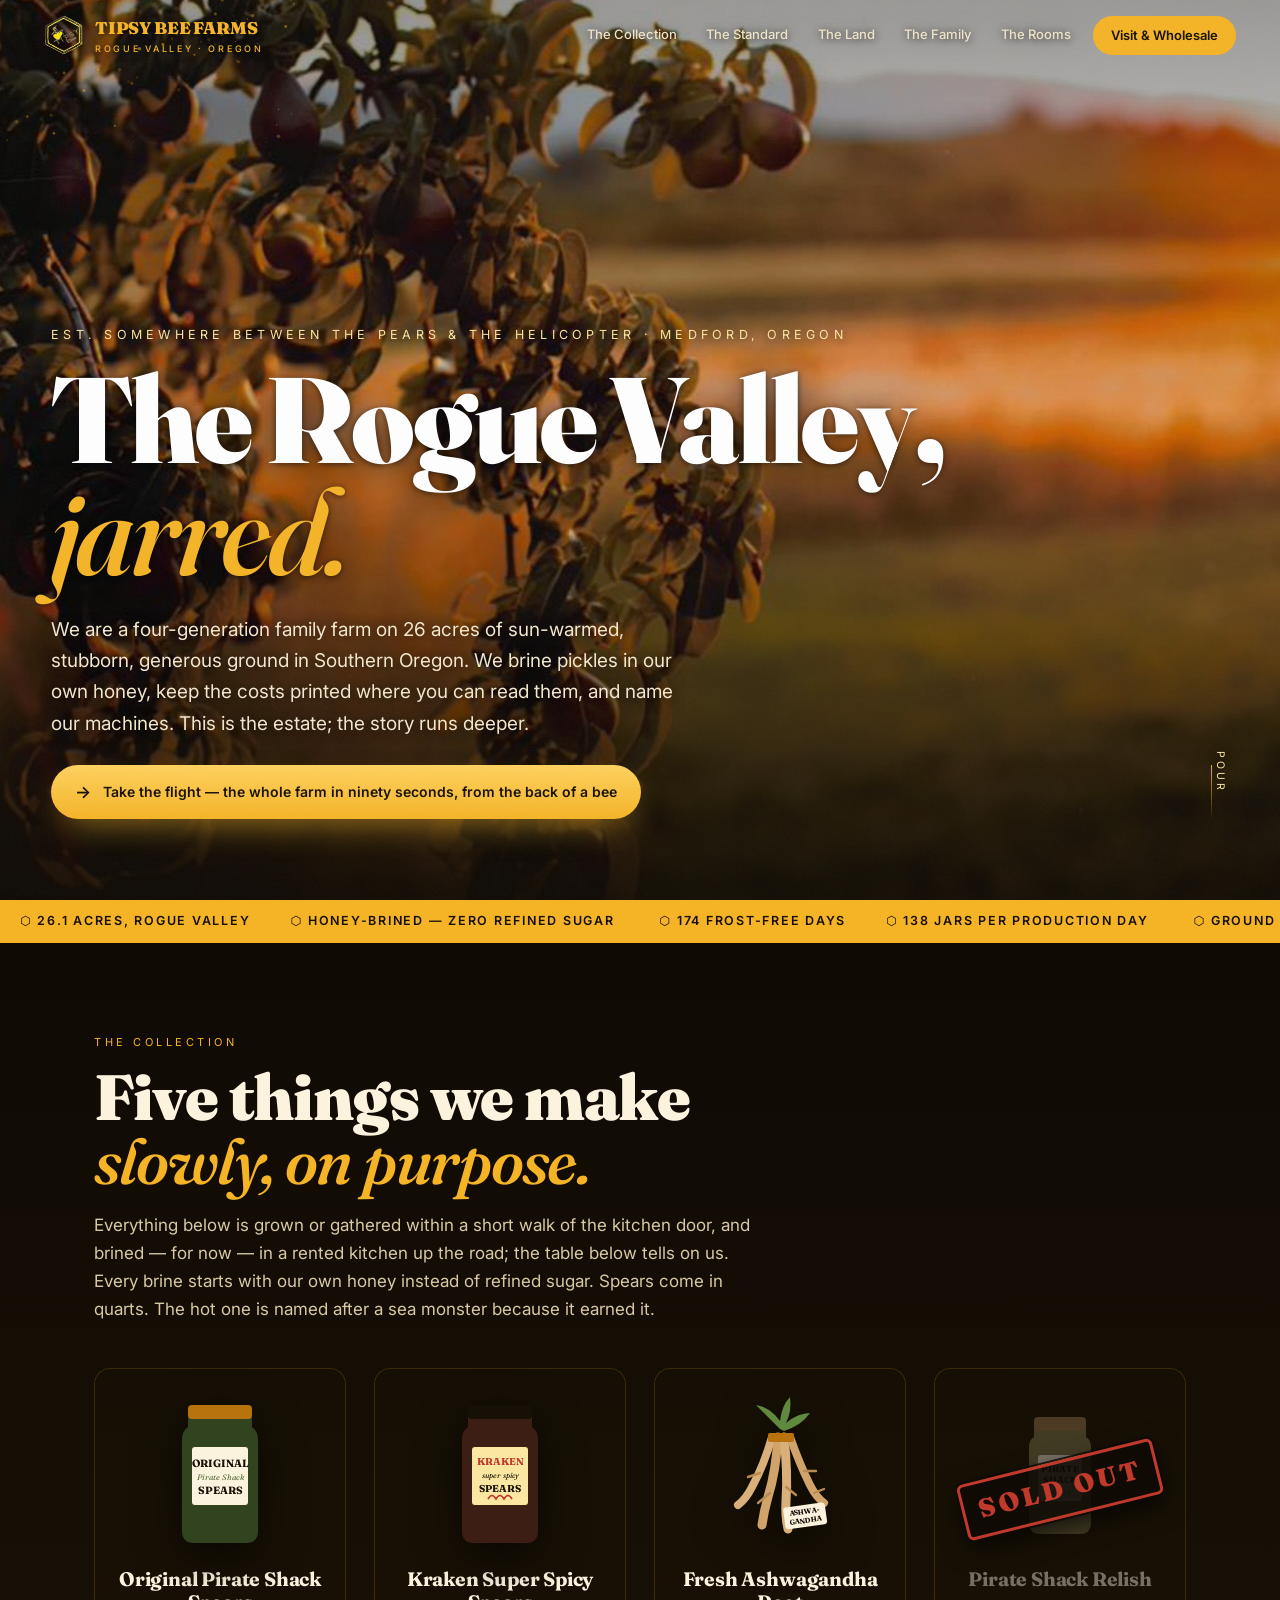
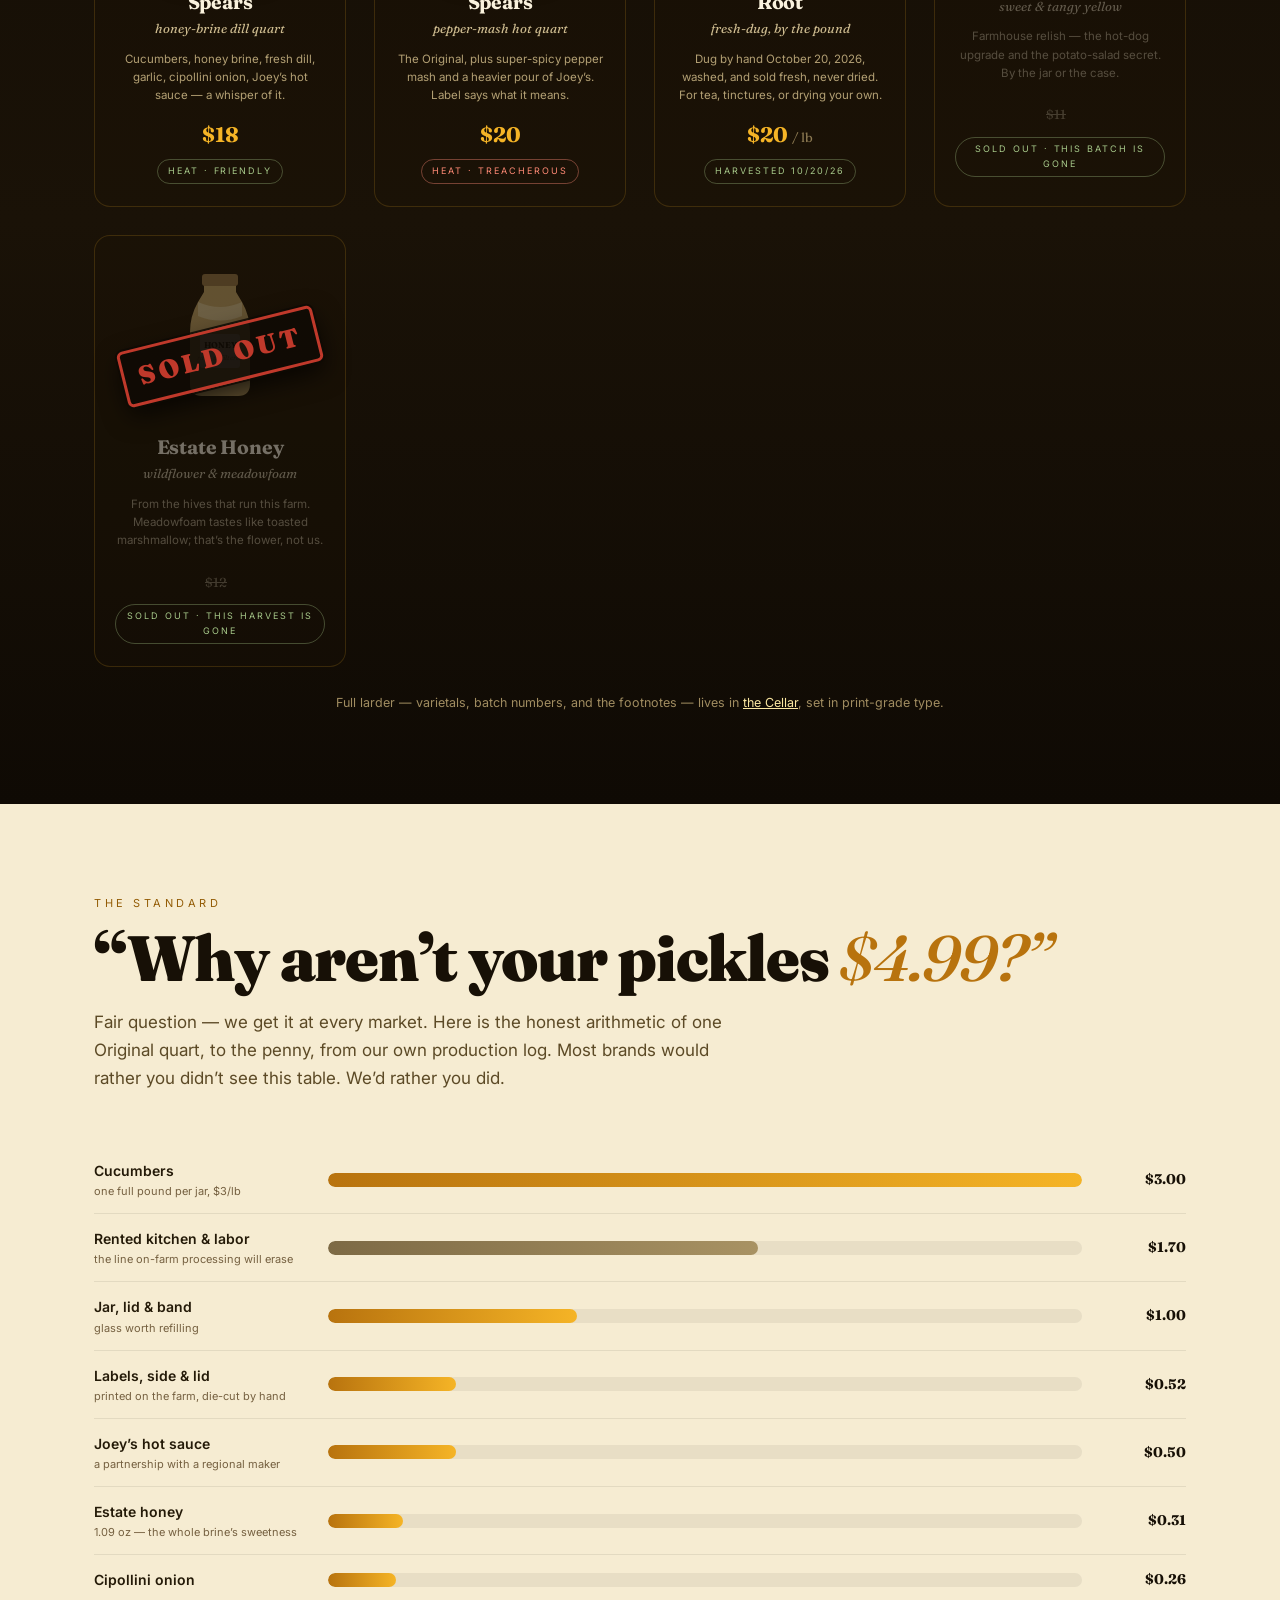
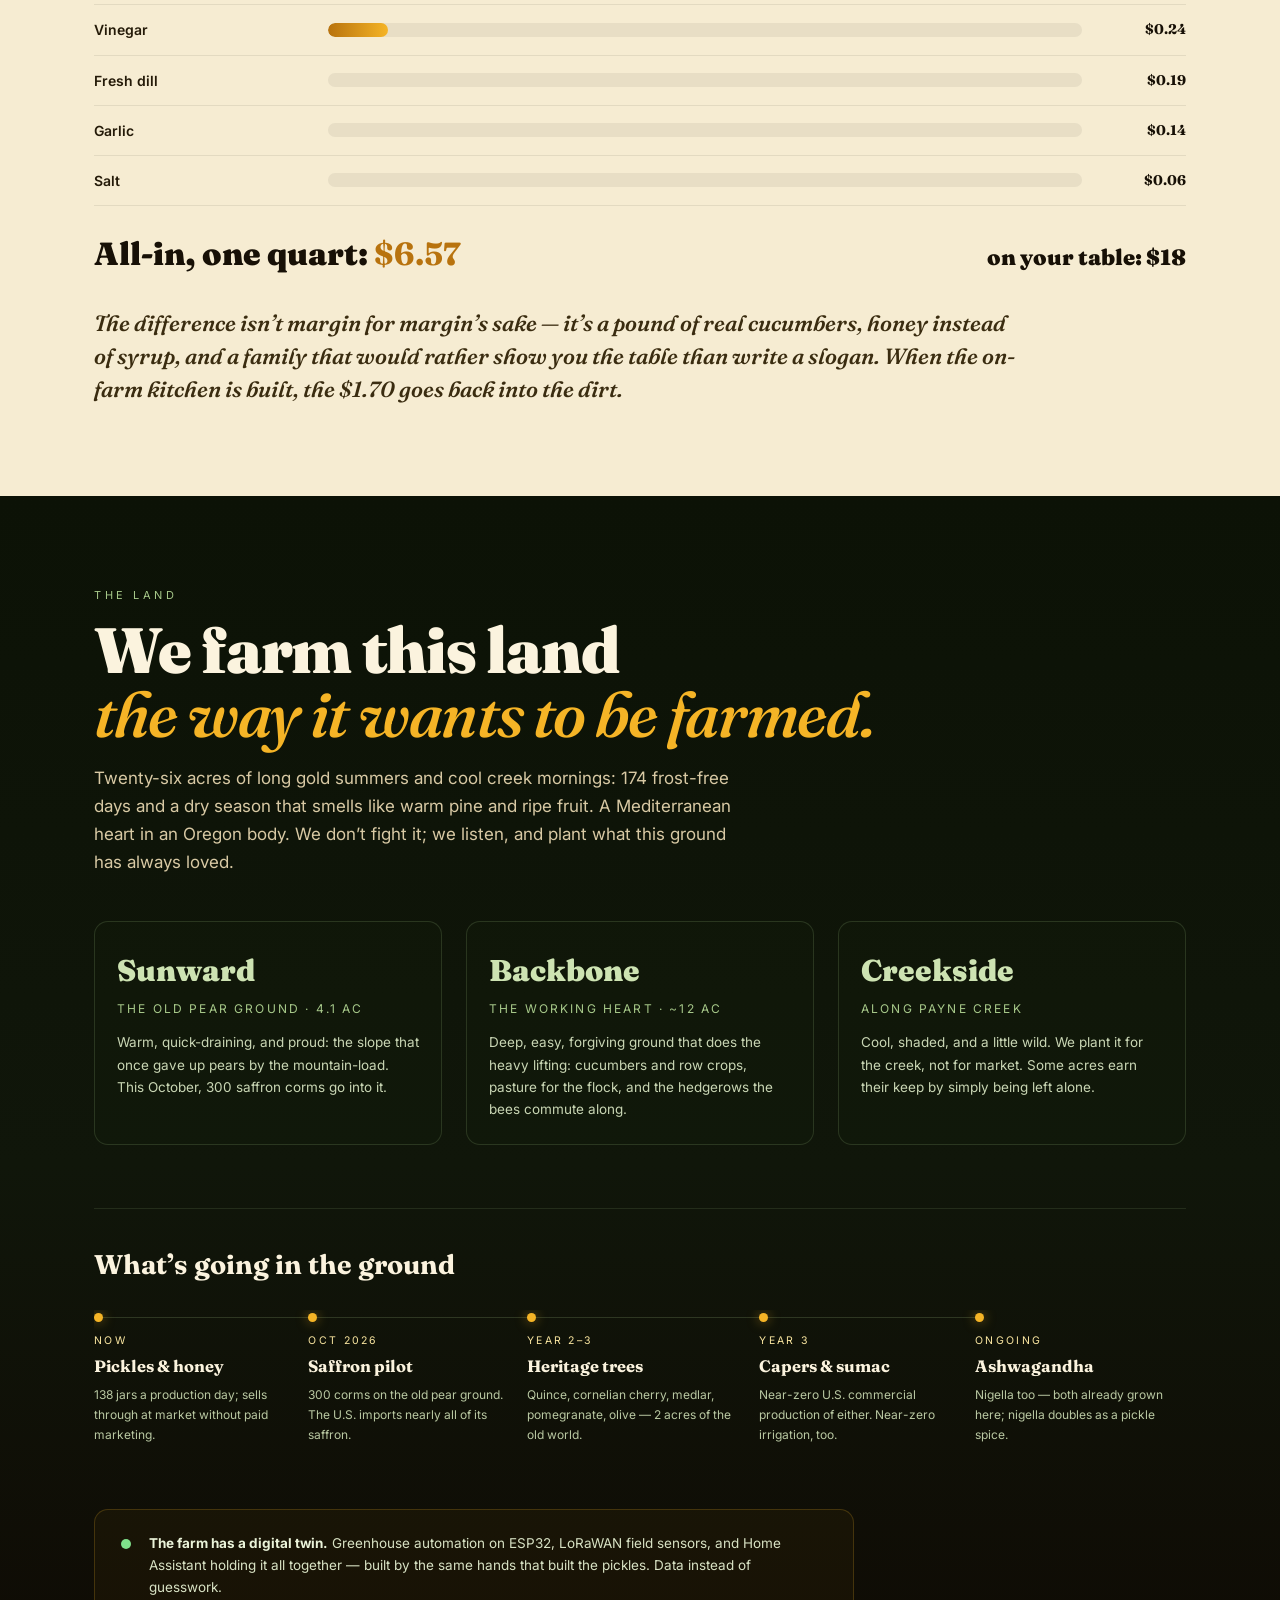
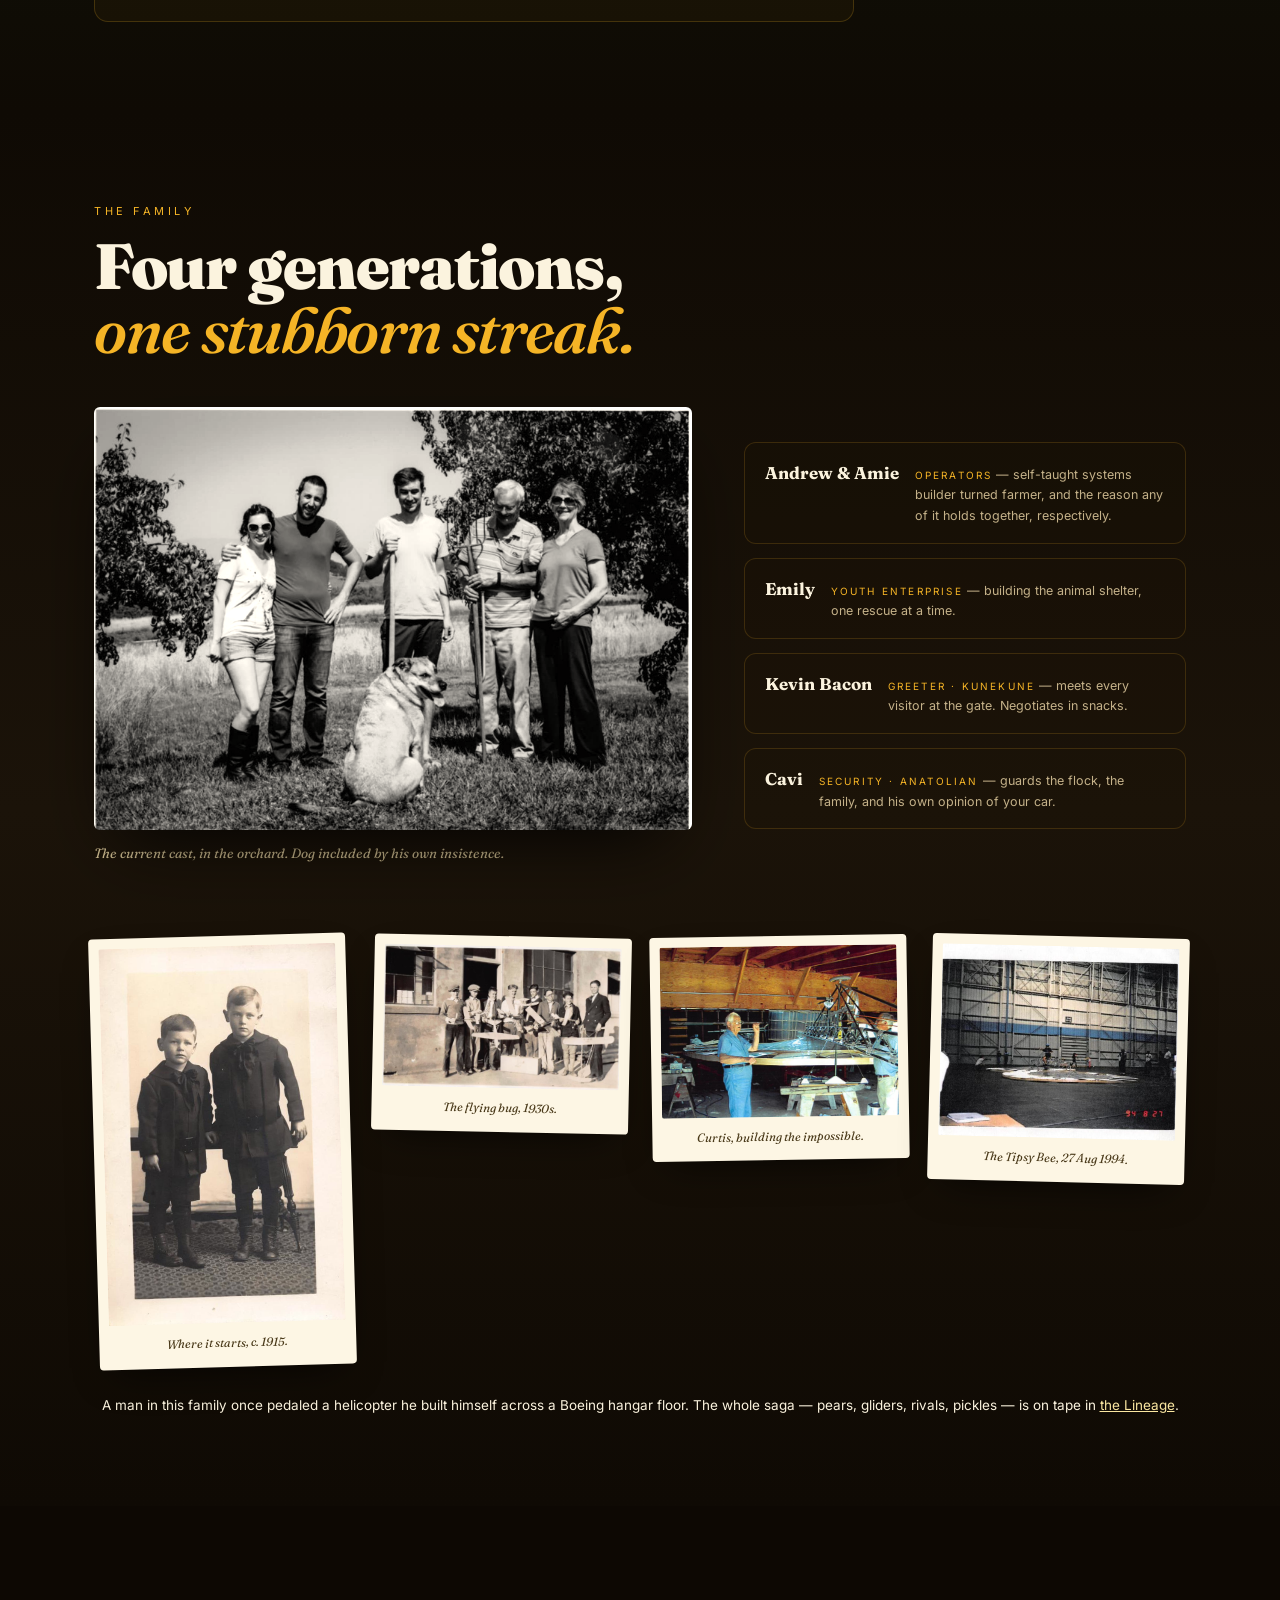
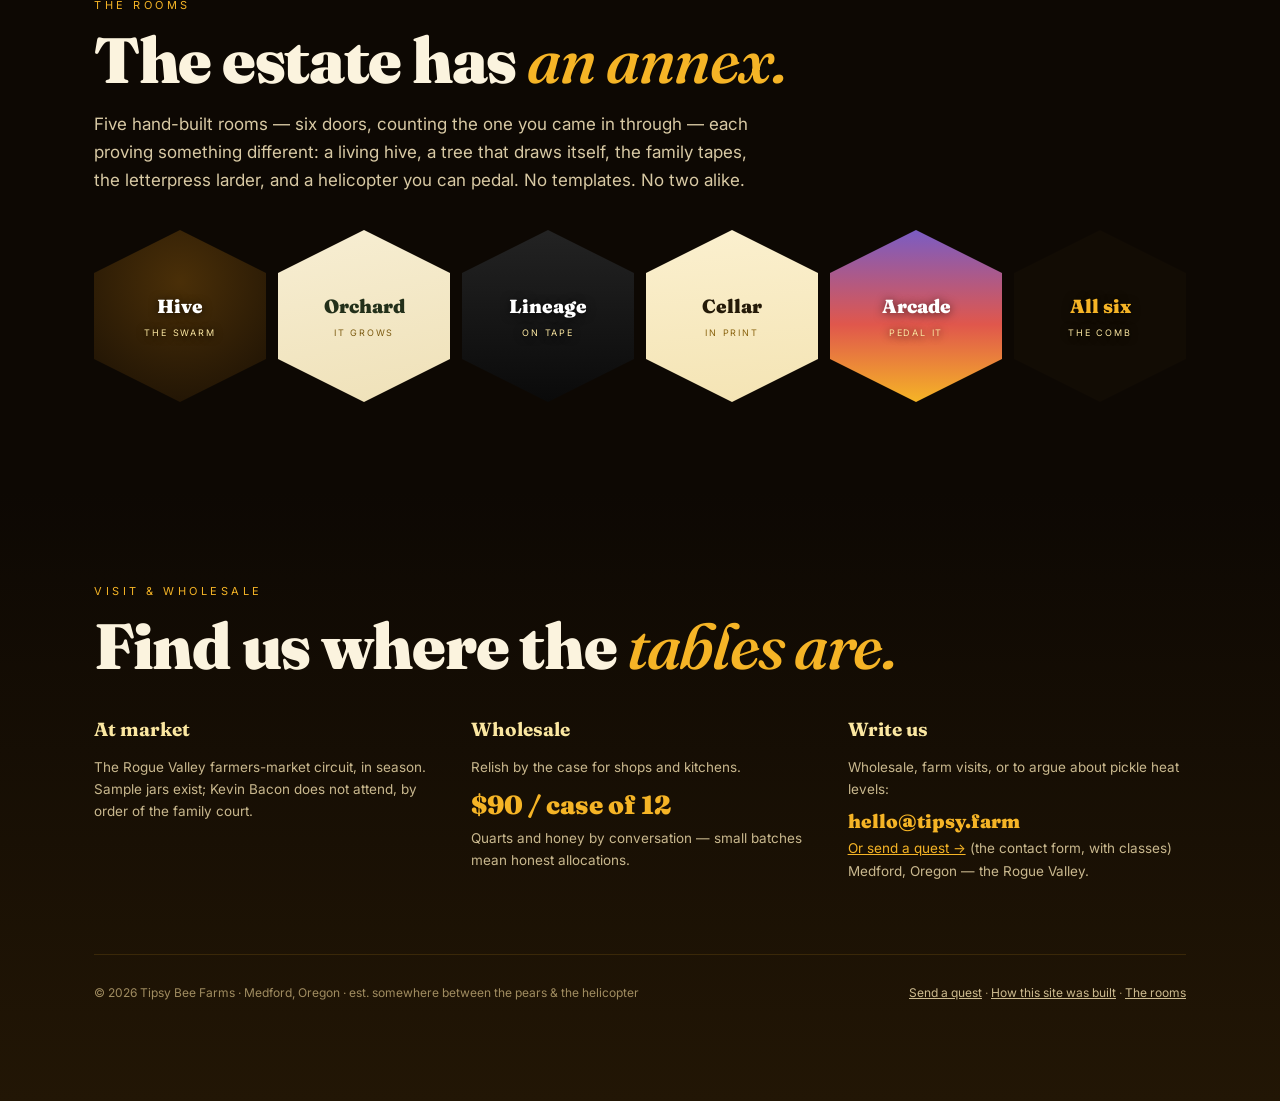
==== index.html @ f4aeb339 "Home page: replace soil-survey language with warm land copy Co-Authored-By: Claude Opus 5.5 <noreply" ====
<!doctype html>
<html lang="en">
<meta charset="utf-8" />
<meta name="viewport" content="width=device-width, initial-scale=1, viewport-fit=cover" />
<title>Tipsy Bee Farms — Honey-Brined Pickles, Rogue Valley, Oregon</title>
<meta name="description" content="Honey-brined pickles and raw honey from a four-generation family farm in Medford, Oregon. Real costs published to the penny." />
<link rel="icon" href="assets/brand/logo.png" />
<meta property="og:title" content="Tipsy Bee Farms — Honey-Brined Pickles, Rogue Valley, Oregon" />
<meta property="og:description" content="A four-generation family farm in Medford, Oregon. Real costs published to the penny. Est. somewhere between the pears & the helicopter." />
<meta property="og:image" content="assets/estate/hero-sunset-orchard.jpg" />
<meta property="og:type" content="website" />
<meta name="twitter:card" content="summary_large_image" />
<script type="application/ld+json">
{
  "@context": "https://schema.org",
  "@type": "LocalBusiness",
  "name": "Tipsy Bee Farms",
  "description": "Four-generation family farm in the Rogue Valley: honey-brined pickles, raw honey, and fresh-dug ashwagandha root.",
  "address": { "@type": "PostalAddress", "addressLocality": "Medford", "addressRegion": "OR", "addressCountry": "US" },
  "email": "hello@tipsy.farm",
  "makesOffer": [
    { "@type": "Offer", "itemOffered": { "@type": "Product", "name": "Original Pirate Shack Spears", "description": "Honey-brine dill pickle spears, quart jar" }, "price": "18.00", "priceCurrency": "USD" },
    { "@type": "Offer", "itemOffered": { "@type": "Product", "name": "Kraken Super Spicy Spears", "description": "Pepper-mash hot pickle spears, quart jar" }, "price": "20.00", "priceCurrency": "USD" },
    { "@type": "Offer", "itemOffered": { "@type": "Product", "name": "Fresh Ashwagandha Root", "description": "Hand-dug fresh ashwagandha root, harvested October 20, 2026, sold by the pound" }, "price": "20.00", "priceCurrency": "USD", "availability": "https://schema.org/InStock" },
    { "@type": "Offer", "itemOffered": { "@type": "Product", "name": "Pirate Shack Relish", "description": "Sweet and tangy farmhouse relish" }, "price": "11.00", "priceCurrency": "USD", "availability": "https://schema.org/OutOfStock" },
    { "@type": "Offer", "itemOffered": { "@type": "Product", "name": "Estate Honey", "description": "Raw wildflower and meadowfoam honey" }, "price": "12.00", "priceCurrency": "USD", "availability": "https://schema.org/OutOfStock" }
  ]
}
</script>
<link rel="preconnect" href="https://fonts.googleapis.com" />
<link rel="preconnect" href="https://fonts.gstatic.com" crossorigin />
<link href="https://fonts.googleapis.com/css2?family=Fraunces:ital,opsz,wght@0,9..144,400;0,9..144,550;0,9..144,700;0,9..144,900;1,9..144,400;1,9..144,550&family=Inter:wght@400;500;600&display=swap" rel="stylesheet" />

<style>
  :root{
    --honey:#F5B426; --honey-deep:#B8730E; --wax:#FBE7A1;
    --ink:#171006; --soil:#0F0A04; --cream:#FBF3DE; --paper:#F6ECD2;
    --green:#4E6B34; --kraken:#C0392B;
    --ser:"Fraunces",serif; --san:"Inter",system-ui,sans-serif;
    --ease:cubic-bezier(.16,1,.3,1); --ease-soft:cubic-bezier(.33,1,.68,1);
  }
  *{box-sizing:border-box;margin:0;padding:0}
  html{scroll-behavior:smooth}
  body{background:var(--soil);color:var(--cream);font-family:var(--san);line-height:1.65;-webkit-font-smoothing:antialiased;overflow-x:hidden}
  a{color:inherit}
  ::selection{background:var(--honey);color:var(--ink)}
  img{max-width:100%;height:auto;display:block}

  /* film grain over everything */
  body::after{content:"";position:fixed;inset:0;z-index:90;pointer-events:none;opacity:.055;
    background-image:url("data:image/svg+xml,%3Csvg xmlns='http://www.w3.org/2000/svg' width='220' height='220'%3E%3Cfilter id='n'%3E%3CfeTurbulence type='fractalNoise' baseFrequency='0.85' numOctaves='2' stitchTiles='stitch'/%3E%3C/filter%3E%3Crect width='220' height='220' filter='url(%23n)'/%3E%3C/svg%3E")}

  .reveal{opacity:0;transform:translateY(34px);transition:opacity 1.1s var(--ease),transform 1.1s var(--ease)}
  .reveal.in{opacity:1;transform:none}

  /* ---------- nav ---------- */
  header.nav{position:fixed;top:0;left:0;right:0;z-index:80;display:flex;align-items:center;gap:20px;
    padding:14px clamp(18px,3.5vw,44px);transition:background .6s var(--ease-soft), box-shadow .6s var(--ease-soft)}
  header.nav.solid{background:rgba(15,10,4,.88);backdrop-filter:blur(14px);box-shadow:0 1px 0 #f5b42622}
  .brand{display:flex;align-items:center;gap:11px;text-decoration:none;margin-right:auto}
  .brand img{width:40px;height:40px;filter:drop-shadow(0 3px 8px #000a)}
  .brand b{font-family:var(--ser);font-weight:900;font-size:17px;letter-spacing:-.01em;white-space:nowrap;
    text-shadow:0 1px 10px #000c}
  .brand span{display:block;font-size:9px;letter-spacing:.3em;text-transform:uppercase;color:var(--honey);font-weight:500;
    white-space:nowrap;text-shadow:0 1px 8px #000c}
  nav.links{display:flex;gap:clamp(12px,2vw,26px);font-size:13px;font-weight:500}
  nav.links a{text-decoration:none;color:#f0e5c8;padding:6px 2px;border-bottom:1px solid transparent;
    text-shadow:0 1px 8px #000b, 0 0 22px #0008;transition:color .4s,border-color .4s}
  nav.links a:hover,nav.links a:focus-visible{color:var(--honey);border-color:var(--honey)}
  .cta{background:var(--honey);color:var(--ink);text-decoration:none;font-weight:600;font-size:13px;
    padding:9px 18px;border-radius:999px;transition:transform .45s var(--ease),box-shadow .45s var(--ease)}
  .cta:hover,.cta:focus-visible{transform:translateY(-2px);box-shadow:0 8px 24px -8px #f5b42699}
  @media(max-width:840px){
    nav.links{display:none}
    .brand b{font-size:14.5px}
    .brand img{width:32px;height:32px}
    .cta{font-size:12px;padding:8px 14px;white-space:nowrap}
  }
  @media(max-width:420px){.brand span span{display:none}}

  /* ---------- hero ---------- */
  .hero{position:relative;min-height:100svh;display:flex;align-items:flex-end;overflow:hidden}
  .hero .bg{position:absolute;inset:-4%;background:url("assets/estate/hero-sunset-orchard.jpg") center 38%/cover no-repeat;
    animation:kb 36s var(--ease-soft) forwards}
  @keyframes kb{from{transform:scale(1.02) translateY(0)}to{transform:scale(1.11) translateY(-1.6%)}}
  .hero .scrim{position:absolute;inset:0;background:
    linear-gradient(to top, rgba(15,10,4,.92) 0%, rgba(15,10,4,.35) 34%, rgba(15,10,4,.12) 55%, rgba(15,10,4,.42) 100%)}
  #dust{position:absolute;inset:0;pointer-events:none}
  .hero .inner{position:relative;z-index:2;padding:0 clamp(18px,4vw,56px) clamp(56px,9vh,110px);max-width:1200px}
  .est{font-size:clamp(10px,1.1vw,12.5px);letter-spacing:.34em;text-transform:uppercase;color:var(--wax);
    text-shadow:0 1px 12px #000;margin-bottom:18px}
  h1.display{font-family:var(--ser);font-weight:900;letter-spacing:-.025em;line-height:.92;
    font-size:clamp(52px,9.5vw,132px);color:#fff;text-shadow:0 4px 40px #000c, 0 1px 6px #0009}
  h1.display em{font-style:italic;font-weight:550;color:var(--honey)}
  .hero p.lede{margin-top:26px;max-width:54ch;font-size:clamp(15.5px,1.7vw,19px);color:#f3e8cd;text-shadow:0 1px 14px #000}
  .flight-door{display:inline-flex;align-items:center;gap:12px;margin-top:26px;
    text-decoration:none;font-weight:600;font-size:14px;color:var(--ink);
    background:linear-gradient(180deg,#ffd25e,var(--honey));border-radius:999px;padding:13px 24px;
    box-shadow:0 14px 34px -12px #f5b426aa;
    transition:transform .5s var(--ease),box-shadow .5s var(--ease)}
  .flight-door:hover,.flight-door:focus-visible{transform:translateY(-3px);box-shadow:0 20px 44px -12px #f5b426cc}
  .flight-door .fd-bee{font-size:17px}
  .hero .scroll-cue{position:absolute;right:clamp(18px,4vw,56px);bottom:clamp(56px,9vh,110px);z-index:2;
    font-size:10.5px;letter-spacing:.3em;text-transform:uppercase;color:var(--wax);writing-mode:vertical-rl;
    text-shadow:0 1px 10px #000}
  .hero .scroll-cue::after{content:"";display:block;width:1px;height:54px;margin:14px auto 0;
    background:linear-gradient(var(--honey),transparent);animation:drip 2.6s var(--ease) infinite}
  @keyframes drip{0%{transform:scaleY(0);transform-origin:top}55%{transform:scaleY(1)}100%{transform:scaleY(1);opacity:0}}

  /* ---------- ticker ---------- */
  .ticker{background:var(--honey);color:var(--ink);overflow:hidden;white-space:nowrap;padding:11px 0;
    font-size:12.5px;font-weight:600;letter-spacing:.14em;text-transform:uppercase}
  .ticker .track{display:inline-block;animation:tick 46s linear infinite}
  .ticker span{margin:0 1.6em}
  @keyframes tick{to{transform:translateX(-50%)}}

  /* ---------- section chrome ---------- */
  section{position:relative}
  .wrap{max-width:1180px;margin:0 auto;padding:clamp(64px,10vh,130px) clamp(18px,4vw,44px)}
  .kick{font-size:11px;letter-spacing:.32em;text-transform:uppercase;color:var(--honey);margin-bottom:14px}
  h2.sec{font-family:var(--ser);font-weight:900;letter-spacing:-.02em;line-height:1.0;
    font-size:clamp(34px,5.2vw,64px);margin-bottom:18px}
  h2.sec em{font-style:italic;font-weight:550;color:var(--honey)}
  p.sub{max-width:60ch;color:#d8c9a4;font-size:clamp(14.5px,1.5vw,17px)}

  /* ---------- collection ---------- */
  #collection{background:linear-gradient(180deg,var(--soil),#1a1207 60%,var(--soil))}
  .shelf{display:grid;grid-template-columns:repeat(auto-fit,minmax(210px,1fr));gap:clamp(16px,2.4vw,28px);margin-top:clamp(36px,5vh,60px)}
  .jar-card{background:#20150833;border:1px solid #f5b4262a;border-radius:16px;padding:26px 20px 22px;text-align:center;
    transition:transform .7s var(--ease),border-color .7s var(--ease),background .7s var(--ease)}
  .jar-card:hover{transform:translateY(-9px);border-color:#f5b42666;background:#20150866}
  .jar-card svg{width:104px;height:150px;margin:0 auto 16px;filter:drop-shadow(0 14px 22px #0009);
    transition:transform .7s var(--ease)}
  .jar-card:hover svg{transform:rotate(-3.5deg) translateY(-4px)}
  .jar-card h3{font-family:var(--ser);font-weight:700;font-size:19.5px;letter-spacing:-.01em;line-height:1.15;color:var(--cream)}
  .jar-card .style{font-family:var(--ser);font-style:italic;font-weight:400;font-size:13px;color:#cdbb8f;margin:5px 0 10px}
  .jar-card .ing{font-size:11.5px;line-height:1.6;color:#b3a074;min-height:54px}
  .jar-card .price{margin-top:12px;font-family:var(--ser);font-weight:700;font-size:21px;color:var(--honey)}
  .jar-card .price s{color:#8d7a52;font-size:13px;font-weight:400;margin-right:8px}
  .jar-card.sold-out{position:relative}
  .jar-card.sold-out svg,.jar-card.sold-out h3,.jar-card.sold-out .style,.jar-card.sold-out .ing,.jar-card.sold-out .price{opacity:.42;filter:grayscale(.55)}
  .jar-card.sold-out:hover svg{transform:none}
  .soldout-stamp{position:absolute;top:92px;left:50%;transform:translateX(-50%) rotate(-14deg);z-index:2;pointer-events:none;
    font-family:var(--ser);font-weight:900;font-size:26px;letter-spacing:.12em;text-transform:uppercase;white-space:nowrap;
    color:var(--kraken);border:3px solid var(--kraken);border-radius:6px;padding:4px 14px;background:#0F0A04d9;
    box-shadow:0 0 0 2px #0F0A04d9,0 10px 24px #000a}
  .badge{display:inline-block;margin-top:8px;font-size:9px;letter-spacing:.22em;text-transform:uppercase;
    border:1px solid;border-radius:999px;padding:4px 10px}
  .badge.heat{color:#ff8a75;border-color:#ff8a7566}
  .badge.mild{color:#a7c98a;border-color:#a7c98a55}
  .shelf-note{margin-top:26px;text-align:center;font-size:12.5px;color:#a08c60}
  .shelf-note a{color:var(--wax)}

  /* ---------- the standard (cost anatomy) ---------- */
  #standard{background:var(--paper);color:var(--ink)}
  #standard .kick{color:#935c06}
  #standard h2.sec em{color:var(--honey-deep)}
  #standard p.sub{color:#5c4a26}
  .anatomy{margin-top:clamp(40px,6vh,70px)}
  .a-row{display:grid;grid-template-columns:minmax(120px,220px) 1fr minmax(64px,90px);gap:14px;align-items:center;
    padding:13px 0;border-bottom:1px solid #17100615;font-size:14px}
  @media(max-width:640px){
    .a-row{grid-template-columns:1fr auto;grid-template-areas:"n v" "bar bar";gap:8px 14px}
    .a-row .n{grid-area:n}.a-row .v{grid-area:v}.a-row .bar{grid-area:bar}
  }
  .a-row .n{font-weight:600;color:#241a08}
  .a-row .n i{display:block;font-style:normal;font-weight:400;font-size:11px;color:#756040}
  .a-row .bar{height:14px;background:#17100610;border-radius:99px;overflow:hidden}
  .a-row .bar b{display:block;height:100%;width:0;border-radius:99px;
    background:linear-gradient(90deg,var(--honey-deep),var(--honey));
    transition:width 1.2s var(--ease)}
  .a-row.kitchen .bar b{background:linear-gradient(90deg,#7d6a45,#a89263)}
  .a-row .v{font-family:var(--ser);font-weight:700;text-align:right;font-variant-numeric:tabular-nums}
  .a-total{display:flex;justify-content:space-between;align-items:baseline;padding-top:22px;gap:14px;flex-wrap:wrap}
  .a-total .t{font-family:var(--ser);font-weight:900;font-size:clamp(22px,3vw,32px)}
  .a-total .t b{color:var(--honey-deep)}
  .a-punch{margin-top:26px;max-width:62ch;font-family:var(--ser);font-style:italic;font-weight:550;
    font-size:clamp(17px,2.1vw,22px);line-height:1.5;color:#3a2c10}

  /* ---------- land ---------- */
  #land{background:linear-gradient(180deg,#0c1206,#10160a 55%,var(--soil))}
  #land .kick{color:#a7c98a}
  .soil-grid{display:grid;grid-template-columns:repeat(auto-fit,minmax(240px,1fr));gap:clamp(14px,2vw,24px);margin-top:clamp(34px,5vh,56px)}
  .soil{border:1px solid #a7c98a2c;border-radius:14px;padding:24px 22px;background:#16200e44;
    transition:border-color .6s,transform .6s var(--ease)}
  .soil:hover{border-color:#a7c98a66;transform:translateY(-6px)}
  .soil .code{font-family:var(--ser);font-weight:900;font-size:30px;color:#cde3b2}
  .soil .name{font-size:12px;letter-spacing:.18em;text-transform:uppercase;color:#a7c98a;margin:4px 0 12px}
  .soil p{font-size:13.5px;color:#c9d6b4}
  .roadmap{margin-top:clamp(44px,7vh,72px);border-top:1px solid #a7c98a22;padding-top:34px}
  .roadmap h3{font-family:var(--ser);font-weight:700;font-size:clamp(20px,2.6vw,27px);margin-bottom:22px}
  .r-line{display:flex;gap:0;overflow-x:auto;padding-bottom:10px}
  .r-stop{min-width:170px;padding:0 18px 0 0;position:relative}
  .r-stop::before{content:"";position:absolute;top:7px;left:0;right:0;height:1px;background:#a7c98a33}
  .r-stop:last-child::before{display:none}
  .r-stop::after{content:"";position:absolute;top:3px;left:0;width:9px;height:9px;border-radius:50%;
    background:var(--honey);box-shadow:0 0 12px #f5b42688}
  .r-stop .when{margin-top:22px;font-size:10.5px;letter-spacing:.22em;text-transform:uppercase;color:var(--wax)}
  .r-stop .what{font-family:var(--ser);font-weight:700;font-size:16.5px;margin-top:4px}
  .r-stop p{font-size:12px;color:#b9c8a2;margin-top:5px}
  .twin{margin-top:clamp(40px,6vh,64px);display:flex;gap:18px;align-items:flex-start;max-width:760px;
    border:1px solid #f5b42633;border-radius:14px;padding:22px 26px;background:#f5b4260a}
  .twin .dot{width:10px;height:10px;border-radius:50%;background:#7fe08a;margin-top:7px;flex:none;
    box-shadow:0 0 0 0 #7fe08a66;animation:pulse 2.8s var(--ease) infinite}
  @keyframes pulse{0%{box-shadow:0 0 0 0 #7fe08a55}70%{box-shadow:0 0 0 12px transparent}100%{box-shadow:0 0 0 0 transparent}}
  .twin p{font-size:13.5px;color:#d8e2c4}
  .twin b{color:#eaf3d9}

  /* ---------- family ---------- */
  #family{background:linear-gradient(180deg,var(--soil),#1b1309 50%,var(--soil))}
  .fam-grid{display:grid;grid-template-columns:1.15fr .85fr;gap:clamp(24px,4vw,56px);align-items:center;margin-top:clamp(34px,5vh,56px)}
  @media(max-width:860px){.fam-grid{grid-template-columns:1fr}}
  .fam-photo{position:relative}
  .fam-photo img{border-radius:6px;filter:sepia(.14) contrast(1.04);box-shadow:0 30px 70px -28px #000}
  .fam-photo figcaption{margin-top:12px;font-family:var(--ser);font-style:italic;font-size:13.5px;color:#cdbb8f}
  .cameos{display:grid;gap:14px}
  .cameo{display:flex;gap:16px;align-items:baseline;border:1px solid #f5b4262a;border-radius:12px;padding:16px 20px;background:#20150833}
  .cameo .who{font-family:var(--ser);font-weight:700;font-size:17px;white-space:nowrap}
  .cameo .role{font-size:10px;letter-spacing:.22em;text-transform:uppercase;color:var(--honey);white-space:nowrap}
  .cameo p{font-size:12.5px;color:#c4b189}
  .heritage{margin-top:clamp(48px,8vh,84px)}
  .h-strip{display:grid;grid-template-columns:repeat(auto-fit,minmax(200px,1fr));gap:clamp(14px,2vw,22px);align-items:start}
  .h-strip figure{background:#fdf6e4;padding:10px 10px 14px;border-radius:4px;transform:rotate(var(--r,0deg));
    box-shadow:0 16px 40px -18px #000c;transition:transform .7s var(--ease)}
  .h-strip figure:hover{transform:rotate(0) scale(1.03)}
  .h-strip img{border-radius:2px}
  .h-strip figcaption{margin-top:10px;font-family:var(--ser);font-style:italic;font-size:12px;color:#4a3a1a;text-align:center}
  .h-more{margin-top:26px;text-align:center;font-size:13.5px}
  .h-more a{color:var(--wax)}

  /* ---------- rooms ---------- */
  #rooms{background:#0d0803}
  .room-grid{display:grid;grid-template-columns:repeat(auto-fit,minmax(150px,1fr));gap:12px;margin-top:clamp(30px,4vh,48px)}
  .room{aspect-ratio:1;clip-path:polygon(50% 0%,100% 25%,100% 75%,50% 100%,0% 75%,0% 25%);
    display:flex;flex-direction:column;align-items:center;justify-content:center;gap:4px;text-align:center;
    text-decoration:none;background:var(--bg,#221605);padding:18%;
    transition:transform .6s var(--ease),filter .6s var(--ease)}
  .room:hover,.room:focus-visible{transform:translateY(-6px);filter:brightness(1.15)}
  .room:focus-visible b{text-decoration:underline 2px var(--honey)}
  .room b{font-family:var(--ser);font-weight:900;font-size:clamp(15px,1.6vw,19px);color:#fff;text-shadow:0 1px 10px #000a}
  .room span{font-size:9px;letter-spacing:.2em;text-transform:uppercase;color:var(--wax);text-shadow:0 1px 8px #000}
  .room.hv{--bg:radial-gradient(circle at 50% 30%,#4a2f08,#1a1004)}
  .room.or{--bg:linear-gradient(168deg,#f7eed3,#efe1b8)} .room.or b{color:#23301a;text-shadow:none} .room.or span{color:#7c5b12;text-shadow:none}
  .room.li{--bg:linear-gradient(180deg,#232323,#0a0a0a)}
  .room.ce{--bg:linear-gradient(175deg,#fbf0cf,#f4e4b4)} .room.ce b{color:#241a08;text-shadow:none} .room.ce span{color:#8a6410;text-shadow:none}
  .room.ar{--bg:linear-gradient(180deg,#7a5cc4,#e0574c 55%,#f5b426)}

  /* ---------- visit ---------- */
  #visit{background:linear-gradient(180deg,#0d0803,#221605)}
  .visit-grid{display:grid;grid-template-columns:repeat(auto-fit,minmax(250px,1fr));gap:clamp(20px,3vw,40px);margin-top:clamp(30px,4vh,50px)}
  .v-col h3{font-family:var(--ser);font-weight:700;font-size:19px;margin-bottom:10px;color:var(--wax)}
  .v-col p{font-size:13.5px;color:#c9b88e}
  .v-col .big{font-family:var(--ser);font-weight:900;font-size:clamp(20px,2.4vw,26px);color:var(--honey);margin-top:6px}
  footer{border-top:1px solid #f5b42622;margin-top:clamp(48px,8vh,80px);padding:28px 0 8px;
    display:flex;justify-content:space-between;gap:14px;flex-wrap:wrap;font-size:12px;color:#a08c60}
  footer a{color:#cdbb8f}

  @media(prefers-reduced-motion:reduce){
    *{animation:none!important;transition:none!important}
    .reveal{opacity:1;transform:none}
    .hero .bg{animation:none}
    html{scroll-behavior:auto}
  }
</style>

<noscript><style>.reveal{opacity:1;transform:none}</style></noscript>

<header class="nav" id="nav">
  <a class="brand" href="#top">
    <img src="assets/brand/logo.png" alt="Tipsy Bee Farms hexagonal bee badge" />
    <span><b>Tipsy Bee Farms</b><span>Rogue Valley · Oregon</span></span>
  </a>
  <nav class="links" aria-label="Sections">
    <a href="#collection">The Collection</a>
    <a href="#standard">The Standard</a>
    <a href="#land">The Land</a>
    <a href="#family">The Family</a>
    <a href="#rooms">The Rooms</a>
  </nav>
  <a class="cta" href="#visit">Visit &amp; Wholesale</a>
</header>

<main id="top">

  <!-- ============ HERO ============ -->
  <section class="hero" aria-label="Tipsy Bee Farms">
    <div class="bg" role="img" aria-label="Pears hanging heavy on a dark branch over a gold field at sunset in the Rogue Valley."></div>
    <div class="scrim"></div>
    <canvas id="dust" aria-hidden="true"></canvas>
    <div class="inner">
      <p class="est">Est. somewhere between the pears &amp; the helicopter · Medford, Oregon</p>
      <h1 class="display">The Rogue Valley,<br /><em>jarred.</em></h1>
      <p class="lede">
        We are a four-generation family farm on 26 acres of sun-warmed, stubborn, generous
        ground in Southern Oregon. We brine pickles in our own honey, keep the costs printed where you can read
        them, and name our machines. This is the estate; the story runs deeper.
      </p>
      <a class="flight-door" href="flight/">
        <span class="fd-bee" aria-hidden="true">→</span>
        Take the flight — the whole farm in ninety seconds, from the back of a bee
      </a>
    </div>
    <span class="scroll-cue" aria-hidden="true">Pour</span>
  </section>

  <!-- ============ TICKER ============ -->
  <div class="ticker" aria-hidden="true"><div class="track" id="tickTrack">
    <span>⬡ 26.1 acres, Rogue Valley</span><span>⬡ Honey-brined — zero refined sugar</span>
    <span>⬡ 174 frost-free days</span><span>⬡ 138 jars per production day</span>
    <span>⬡ Ground that remembers every harvest</span><span>⬡ Kevin Bacon, greeter</span>
    <span>⬡ Sells through without paid marketing</span><span>⬡ Est. somewhere between the pears &amp; the helicopter</span>
  </div></div>

  <!-- ============ COLLECTION ============ -->
  <section id="collection">
    <div class="wrap">
      <p class="kick reveal">The Collection</p>
      <h2 class="sec reveal">Five things we make<br /><em>slowly, on purpose.</em></h2>
      <p class="sub reveal">
        Everything below is grown or gathered within a short walk of the kitchen door, and
        brined — for now — in a rented kitchen up the road; the table below tells on us.
        Every brine starts with our own honey instead of refined sugar. Spears come in
        quarts. The hot one is named after a sea monster because it earned it.
      </p>

      <div class="shelf">
        <article class="jar-card reveal">
          <svg viewBox="0 0 104 150" aria-hidden="true">
            <path d="M20 22 h64 v10 q6 4 6 12 v92 q0 12 -12 12 h-52 q-12 0 -12 -12 v-92 q0 -8 6 -12 z" fill="#31431f"/>
            <rect x="20" y="10" width="64" height="14" rx="4" fill="#B8730E"/>
            <rect x="24" y="52" width="56" height="58" rx="3" fill="#FBF3DE"/>
            <text x="52" y="72" text-anchor="middle" font-family="Fraunces,serif" font-size="10.5" font-weight="700" fill="#171006">ORIGINAL</text>
            <text x="52" y="85" text-anchor="middle" font-family="Fraunces,serif" font-size="8" font-style="italic" fill="#4E6B34">Pirate Shack</text>
            <text x="52" y="99" text-anchor="middle" font-family="Fraunces,serif" font-size="10.5" font-weight="700" fill="#171006">SPEARS</text>
          </svg>
          <h3>Original Pirate Shack Spears</h3>
          <p class="style">honey-brine dill quart</p>
          <p class="ing">Cucumbers, honey brine, fresh dill, garlic, cipollini onion, Joey’s hot sauce — a whisper of it.</p>
          <p class="price">$18</p>
          <span class="badge mild">Heat · Friendly</span>
        </article>

        <article class="jar-card reveal">
          <svg viewBox="0 0 104 150" aria-hidden="true">
            <path d="M20 22 h64 v10 q6 4 6 12 v92 q0 12 -12 12 h-52 q-12 0 -12 -12 v-92 q0 -8 6 -12 z" fill="#3d1e14"/>
            <rect x="20" y="10" width="64" height="14" rx="4" fill="#171006"/>
            <rect x="24" y="52" width="56" height="58" rx="3" fill="#FBE7A1"/>
            <text x="52" y="70" text-anchor="middle" font-family="Fraunces,serif" font-size="10" font-weight="700" fill="#C0392B">KRAKEN</text>
            <text x="52" y="83" text-anchor="middle" font-family="Fraunces,serif" font-size="7.5" font-style="italic" fill="#171006">super spicy</text>
            <text x="52" y="97" text-anchor="middle" font-family="Fraunces,serif" font-size="10" font-weight="700" fill="#171006">SPEARS</text>
            <path d="M40 104 q4 -7 8 0 q4 -7 8 0 q4 -7 8 0" stroke="#C0392B" stroke-width="1.6" fill="none"/>
          </svg>
          <h3>Kraken Super Spicy Spears</h3>
          <p class="style">pepper-mash hot quart</p>
          <p class="ing">The Original, plus super-spicy pepper mash and a heavier pour of Joey’s. Label says what it means.</p>
          <p class="price">$20</p>
          <span class="badge heat">Heat · Treacherous</span>
        </article>

        <article class="jar-card reveal">
          <svg viewBox="0 0 104 150" aria-hidden="true">
            <path d="M52 34 q-14 -14 -24 -24 q14 2 24 16 q2 -16 10 -24 q2 14 -4 26 q12 -10 24 -10 q-8 12 -26 18 z" fill="#5f8a3e"/>
            <g fill="none" stroke-linecap="round">
              <path d="M44 42 q-8 28 -20 50 q-6 12 -14 18" stroke="#d9b07a" stroke-width="8"/>
              <path d="M50 42 q-2 34 -10 60 q-4 14 -6 28" stroke="#cfa36a" stroke-width="9"/>
              <path d="M56 42 q4 36 2 64 q-1 14 2 28" stroke="#d9b07a" stroke-width="9"/>
              <path d="M62 42 q10 28 20 48 q6 12 14 18" stroke="#cfa36a" stroke-width="8"/>
            </g>
            <g fill="none" stroke="#b98a52" stroke-width="2.4" stroke-linecap="round">
              <path d="M32 78 l-12 4"/><path d="M42 98 l-12 10"/><path d="M58 92 l10 8"/><path d="M76 76 l12 0"/><path d="M86 98 l10 -4"/>
            </g>
            <rect x="40" y="38" width="26" height="9" rx="2" fill="#B8730E"/>
            <g transform="rotate(-8 76 120)">
              <rect x="56" y="110" width="42" height="22" rx="3" fill="#FBF3DE"/>
              <text x="77" y="119" text-anchor="middle" font-family="Fraunces,serif" font-size="7" font-weight="700" fill="#171006">ASHWA-</text>
              <text x="77" y="128" text-anchor="middle" font-family="Fraunces,serif" font-size="7" font-weight="700" fill="#171006">GANDHA</text>
            </g>
          </svg>
          <h3>Fresh Ashwagandha Root</h3>
          <p class="style">fresh-dug, by the pound</p>
          <p class="ing">Dug by hand October 20, 2026, washed, and sold fresh, never dried. For tea, tinctures, or drying your own.</p>
          <p class="price">$20 <span style="color:#8d7a52;font-size:13px;font-weight:400">/ lb</span></p>
          <span class="badge mild">Harvested 10/20/26</span>
        </article>

        <article class="jar-card reveal sold-out">
          <span class="soldout-stamp" aria-label="Sold out">Sold Out</span>
          <svg viewBox="0 0 104 150" aria-hidden="true">
            <path d="M26 34 h52 v8 q5 3 5 10 v76 q0 11 -11 11 h-40 q-11 0 -11 -11 v-76 q0 -7 5 -10 z" fill="#8a7a1e"/>
            <rect x="26" y="22" width="52" height="14" rx="4" fill="#B8730E"/>
            <rect x="30" y="60" width="44" height="46" rx="3" fill="#FBF3DE"/>
            <text x="52" y="77" text-anchor="middle" font-family="Fraunces,serif" font-size="9" font-weight="700" fill="#171006">PIRATE</text>
            <text x="52" y="88" text-anchor="middle" font-family="Fraunces,serif" font-size="9" font-weight="700" fill="#171006">SHACK</text>
            <text x="52" y="100" text-anchor="middle" font-family="Fraunces,serif" font-size="8.5" font-style="italic" fill="#4E6B34">relish</text>
          </svg>
          <h3>Pirate Shack Relish</h3>
          <p class="style">sweet &amp; tangy yellow</p>
          <p class="ing">Farmhouse relish — the hot-dog upgrade and the potato-salad secret. By the jar or the case.</p>
          <p class="price"><s>$11</s></p>
          <span class="badge mild">Sold out · this batch is gone</span>
        </article>

        <article class="jar-card reveal sold-out">
          <span class="soldout-stamp" aria-label="Sold out">Sold Out</span>
          <svg viewBox="0 0 104 150" aria-hidden="true">
            <path d="M30 40 q-8 14 -8 30 v52 q0 12 12 12 h36 q12 0 12 -12 v-52 q0 -16 -8 -30 l-6 -10 v-12 h-32 v12 z" fill="#e9a821"/>
            <rect x="34" y="12" width="36" height="12" rx="3" fill="#B8730E"/>
            <path d="M30 40 q22 10 44 0 v14 q-22 9 -44 0 z" fill="#fbd977" opacity=".7"/>
            <rect x="32" y="72" width="40" height="34" rx="3" fill="#FBF3DE"/>
            <text x="52" y="86" text-anchor="middle" font-family="Fraunces,serif" font-size="8.5" font-weight="700" fill="#171006">HONEY</text>
            <text x="52" y="98" text-anchor="middle" font-family="Fraunces,serif" font-size="7" font-style="italic" fill="#B8730E">raw · unfiltered</text>
          </svg>
          <h3>Estate Honey</h3>
          <p class="style">wildflower &amp; meadowfoam</p>
          <p class="ing">From the hives that run this farm. Meadowfoam tastes like toasted marshmallow; that’s the flower, not us.</p>
          <p class="price"><s>$12</s></p>
          <span class="badge mild">Sold out · this harvest is gone</span>
        </article>

      </div>

      <p class="shelf-note reveal">
        Full larder — varietals, batch numbers, and the footnotes — lives in
        <a href="cellar/">the Cellar</a>, set in print-grade type.
      </p>
    </div>
  </section>

  <!-- ============ THE STANDARD ============ -->
  <section id="standard">
    <div class="wrap">
      <p class="kick reveal">The Standard</p>
      <h2 class="sec reveal">“Why aren’t your pickles <em>$4.99?”</em></h2>
      <p class="sub reveal">
        Fair question — we get it at every market. Here is the honest arithmetic of one
        Original quart, to the penny, from our own production log. Most brands would rather
        you didn’t see this table. We’d rather you did.
      </p>

      <div class="anatomy" id="anatomy">
        <div class="a-row"><span class="n">Cucumbers<i>one full pound per jar, $3/lb</i></span><span class="bar"><b data-w="100"></b></span><span class="v">$3.00</span></div>
        <div class="a-row kitchen"><span class="n">Rented kitchen &amp; labor<i>the line on-farm processing will erase</i></span><span class="bar"><b data-w="57"></b></span><span class="v">$1.70</span></div>
        <div class="a-row"><span class="n">Jar, lid &amp; band<i>glass worth refilling</i></span><span class="bar"><b data-w="33"></b></span><span class="v">$1.00</span></div>
        <div class="a-row"><span class="n">Labels, side &amp; lid<i>printed on the farm, die-cut by hand</i></span><span class="bar"><b data-w="17"></b></span><span class="v">$0.52</span></div>
        <div class="a-row"><span class="n">Joey’s hot sauce<i>a partnership with a regional maker</i></span><span class="bar"><b data-w="17"></b></span><span class="v">$0.50</span></div>
        <div class="a-row"><span class="n">Estate honey<i>1.09 oz — the whole brine’s sweetness</i></span><span class="bar"><b data-w="10"></b></span><span class="v">$0.31</span></div>
        <div class="a-row"><span class="n">Cipollini onion</span><span class="bar"><b data-w="9"></b></span><span class="v">$0.26</span></div>
        <div class="a-row"><span class="n">Vinegar</span><span class="bar"><b data-w="8"></b></span><span class="v">$0.24</span></div>
        <div class="a-row"><span class="n">Fresh dill</span><span class="bar"><b data-w="6"></b></span><span class="v">$0.19</span></div>
        <div class="a-row"><span class="n">Garlic</span><span class="bar"><b data-w="5"></b></span><span class="v">$0.14</span></div>
        <div class="a-row"><span class="n">Salt</span><span class="bar"><b data-w="2"></b></span><span class="v">$0.06</span></div>
        <div class="a-total reveal">
          <span class="t">All-in, one quart: <b id="costCount">$0.00</b></span>
          <span class="t" style="font-size:clamp(16px,2vw,22px)">on your table: $18</span>
        </div>
      </div>

      <p class="a-punch reveal">
        The difference isn’t margin for margin’s sake — it’s a pound of real cucumbers, honey
        instead of syrup, and a family that would rather show you the table than write a
        slogan. When the on-farm kitchen is built, the $1.70 goes back into the dirt.
      </p>
    </div>
  </section>

  <!-- ============ LAND ============ -->
  <section id="land">
    <div class="wrap">
      <p class="kick reveal">The Land</p>
      <h2 class="sec reveal">We farm this land<br /><em>the way it wants to be farmed.</em></h2>
      <p class="sub reveal">
        Twenty-six acres of long gold summers and cool creek mornings: 174 frost-free days and
        a dry season that smells like warm pine and ripe fruit. A Mediterranean heart in an
        Oregon body. We don’t fight it; we listen, and plant what this ground has always loved.
      </p>

      <div class="soil-grid">
        <article class="soil reveal">
          <div class="code">Sunward</div><div class="name">The old pear ground · 4.1 ac</div>
          <p>Warm, quick-draining, and proud: the slope that once gave up pears by the mountain-load. This October, 300 saffron corms go into it.</p>
        </article>
        <article class="soil reveal">
          <div class="code">Backbone</div><div class="name">The working heart · ~12 ac</div>
          <p>Deep, easy, forgiving ground that does the heavy lifting: cucumbers and row crops, pasture for the flock, and the hedgerows the bees commute along.</p>
        </article>
        <article class="soil reveal">
          <div class="code">Creekside</div><div class="name">Along Payne Creek</div>
          <p>Cool, shaded, and a little wild. We plant it for the creek, not for market. Some acres earn their keep by simply being left alone.</p>
        </article>
      </div>

      <div class="roadmap reveal">
        <h3>What’s going in the ground</h3>
        <div class="r-line">
          <div class="r-stop"><div class="when">Now</div><div class="what">Pickles &amp; honey</div><p>138 jars a production day; sells through at market without paid marketing.</p></div>
          <div class="r-stop"><div class="when">Oct 2026</div><div class="what">Saffron pilot</div><p>300 corms on the old pear ground. The U.S. imports nearly all of its saffron.</p></div>
          <div class="r-stop"><div class="when">Year 2–3</div><div class="what">Heritage trees</div><p>Quince, cornelian cherry, medlar, pomegranate, olive — 2 acres of the old world.</p></div>
          <div class="r-stop"><div class="when">Year 3</div><div class="what">Capers &amp; sumac</div><p>Near-zero U.S. commercial production of either. Near-zero irrigation, too.</p></div>
          <div class="r-stop"><div class="when">Ongoing</div><div class="what">Ashwagandha</div><p>Nigella too — both already grown here; nigella doubles as a pickle spice.</p></div>
        </div>
      </div>

      <div class="twin reveal">
        <span class="dot" aria-hidden="true"></span>
        <p><b>The farm has a digital twin.</b> Greenhouse automation on ESP32, LoRaWAN field
        sensors, and Home Assistant holding it all together — built by the same hands that
        built the pickles. Data instead of guesswork.</p>
      </div>
    </div>
  </section>

  <!-- ============ FAMILY ============ -->
  <section id="family">
    <div class="wrap">
      <p class="kick reveal">The Family</p>
      <h2 class="sec reveal">Four generations,<br /><em>one stubborn streak.</em></h2>

      <div class="fam-grid">
        <figure class="fam-photo reveal">
          <img src="assets/estate/family-orchard.jpg" width="1600" height="1132" loading="lazy" decoding="async"
               alt="Black-and-white photograph of the Tipsy Bee family — five people across three of its four generations — standing together in the orchard with Cavi, their Anatolian Shepherd, in front." />
          <figcaption>The current cast, in the orchard. Dog included by his own insistence.</figcaption>
        </figure>
        <div class="cameos">
          <div class="cameo reveal"><span class="who">Andrew &amp; Amie</span><p><span class="role">Operators</span> — self-taught systems builder turned farmer, and the reason any of it holds together, respectively.</p></div>
          <div class="cameo reveal"><span class="who">Emily</span><p><span class="role">Youth enterprise</span> — building the animal shelter, one rescue at a time.</p></div>
          <div class="cameo reveal"><span class="who">Kevin Bacon</span><p><span class="role">Greeter · KuneKune</span> — meets every visitor at the gate. Negotiates in snacks.</p></div>
          <div class="cameo reveal"><span class="who">Cavi</span><p><span class="role">Security · Anatolian</span> — guards the flock, the family, and his own opinion of your car.</p></div>
        </div>
      </div>

      <div class="heritage reveal">
        <div class="h-strip">
          <figure style="--r:-1.6deg"><img src="assets/estate/brothers-1910s.jpg" width="900" height="1436" loading="lazy" alt="Sepia studio portrait from the 1910s: two young brothers in dark coats with large bows." /><figcaption>Where it starts, c. 1915.</figcaption></figure>
          <figure style="--r:1.2deg"><img src="assets/estate/model-club-1930s.jpg" width="1200" height="722" loading="lazy" alt="1930s photograph of boys and men lined up outside a building holding handmade model airplanes." /><figcaption>The flying bug, 1930s.</figcaption></figure>
          <figure style="--r:-.9deg"><img src="assets/estate/curtis-workshop-color.jpg" width="1200" height="866" loading="lazy" alt="Curtis in blue work clothes hand-building a wood-and-fabric aircraft frame in his plywood workshop." /><figcaption>Curtis, building the impossible.</figcaption></figure>
          <figure style="--r:1.4deg"><img src="assets/photos/tipsy-bee-boeing.jpg" width="756" height="613" loading="lazy" alt="The Tipsy Bee human-powered helicopter being pedaled on the Boeing hangar floor, photo date-stamped 94-8-27." /><figcaption>The Tipsy Bee, 27 Aug 1994.</figcaption></figure>
        </div>
        <p class="h-more">A man in this family once pedaled a helicopter he built himself across a Boeing hangar floor.
          The whole saga — pears, gliders, rivals, pickles — is on tape in <a href="lineage/">the Lineage</a>.</p>
      </div>
    </div>
  </section>

  <!-- ============ ROOMS ============ -->
  <section id="rooms">
    <div class="wrap">
      <p class="kick reveal">The Rooms</p>
      <h2 class="sec reveal">The estate has <em>an annex.</em></h2>
      <p class="sub reveal">
        Five hand-built rooms — six doors, counting the one you came in through — each proving
        something different: a living hive, a tree that draws itself, the family tapes, the
        letterpress larder, and a helicopter you can pedal. No templates. No two alike.
      </p>
      <div class="room-grid">
        <a class="room hv reveal" href="hive/"><b>Hive</b><span>the swarm</span></a>
        <a class="room or reveal" href="orchard/"><b>Orchard</b><span>it grows</span></a>
        <a class="room li reveal" href="lineage/"><b>Lineage</b><span>on tape</span></a>
        <a class="room ce reveal" href="cellar/"><b>Cellar</b><span>in print</span></a>
        <a class="room ar reveal" href="arcade/"><b>Arcade</b><span>pedal it</span></a>
        <a class="room reveal" href="rooms/" style="--bg:#17100699"><b style="color:var(--honey)">All six</b><span>the comb</span></a>
      </div>
    </div>
  </section>

  <!-- ============ VISIT ============ -->
  <section id="visit">
    <div class="wrap">
      <p class="kick reveal">Visit &amp; Wholesale</p>
      <h2 class="sec reveal">Find us where the <em>tables are.</em></h2>
      <div class="visit-grid">
        <div class="v-col reveal">
          <h3>At market</h3>
          <p>The Rogue Valley farmers-market circuit, in season. Sample jars exist; Kevin Bacon does not attend, by order of the family court.</p>
        </div>
        <div class="v-col reveal">
          <h3>Wholesale</h3>
          <p>Relish by the case for shops and kitchens.</p>
          <p class="big">$90 / case of 12</p>
          <p>Quarts and honey by conversation — small batches mean honest allocations.</p>
        </div>
        <div class="v-col reveal">
          <h3>Write us</h3>
          <p>Wholesale, farm visits, or to argue about pickle heat levels:</p>
          <p class="big" style="font-size:clamp(15px,1.8vw,19px)"><a href="mailto:hello@tipsy.farm" style="color:var(--honey);text-decoration:none">hello@tipsy.farm</a></p>
          <p><a href="quest/" style="color:var(--honey)">Or send a quest →</a> (the contact form, with classes)</p>
          <p>Medford, Oregon — the Rogue Valley.</p>
        </div>
      </div>

      <footer role="contentinfo">
        <span>© 2026 Tipsy Bee Farms · Medford, Oregon · est. somewhere between the pears &amp; the helicopter</span>
        <span><a href="quest/">Send a quest</a> · <a href="guide/">How this site was built</a> · <a href="rooms/">The rooms</a></span>
      </footer>
    </div>
  </section>
</main>

<script>
(() => {
  const reduce = matchMedia('(prefers-reduced-motion: reduce)').matches;

  /* nav solidifies */
  const nav = document.getElementById('nav');
  addEventListener('scroll', () => nav.classList.toggle('solid', scrollY > 40), {passive:true});

  /* reveals */
  const io = new IntersectionObserver(es => es.forEach(e => {
    if (e.isIntersecting) { e.target.classList.add('in'); io.unobserve(e.target); }
  }), {threshold:.12, rootMargin:'0px 0px -6% 0px'});
  document.querySelectorAll('.reveal').forEach(el => io.observe(el));

  /* ticker: duplicate track for seamless loop */
  const t = document.getElementById('tickTrack');
  t.innerHTML += t.innerHTML;

  /* gold dust in the hero */
  const c = document.getElementById('dust');
  if (!reduce && c) {
    const x = c.getContext('2d');
    let w, h, motes = [];
    const size = () => { w = c.width = c.offsetWidth * devicePixelRatio; h = c.height = c.offsetHeight * devicePixelRatio; };
    size(); addEventListener('resize', size);
    const N = innerWidth < 700 ? 28 : 60;
    for (let i = 0; i < N; i++) motes.push({
      x: Math.random()*1, y: Math.random()*1, r: (Math.random()*1.4 + .5) * devicePixelRatio,
      vx: (Math.random()-.4)*.00012, vy: -(Math.random()*.00018 + .00004),
      a: Math.random()*.5 + .15, ph: Math.random()*Math.PI*2
    });
    let tm = 0, raf = null;
    function tick(){
      tm += .016; x.clearRect(0,0,w,h);
      for (const m of motes) {
        m.x += m.vx; m.y += m.vy;
        if (m.y < -.02) { m.y = 1.02; m.x = Math.random(); }
        if (m.x < -.02) m.x = 1.02; if (m.x > 1.02) m.x = -.02;
        const tw = m.a * (0.6 + 0.4*Math.sin(tm*1.7 + m.ph));
        x.beginPath(); x.arc(m.x*w, m.y*h, m.r, 0, 7);
        x.fillStyle = `rgba(245,180,38,${tw})`; x.fill();
      }
      raf = requestAnimationFrame(tick);
    }
    // only burn frames while the hero is on screen
    new IntersectionObserver(es => es.forEach(e => {
      if (e.isIntersecting) { if (raf === null) raf = requestAnimationFrame(tick); }
      else if (raf !== null) { cancelAnimationFrame(raf); raf = null; }
    })).observe(c);
  }

  /* cost anatomy: bars fill + total counts when visible */
  const anatomy = document.getElementById('anatomy');
  const countEl = document.getElementById('costCount');
  const TOTAL = 7.92;
  let ran = false;
  const io2 = new IntersectionObserver(es => es.forEach(e => {
    if (!e.isIntersecting || ran) return;
    ran = true;
    anatomy.querySelectorAll('.bar b').forEach((b, i) =>
      setTimeout(() => b.style.width = b.dataset.w + '%', reduce ? 0 : i * 130));
    if (reduce) { countEl.textContent = '$' + TOTAL.toFixed(2); return; }
    const t0 = performance.now(), D = 2100;
    (function step(now){
      const p = Math.min(1, (now - t0) / D), ease = 1 - Math.pow(1 - p, 3);
      countEl.textContent = '$' + (TOTAL * ease).toFixed(2);
      if (p < 1) requestAnimationFrame(step);
    })(performance.now());
    io2.disconnect();
  }), {threshold:.35});
  io2.observe(anatomy);
})();
</script>
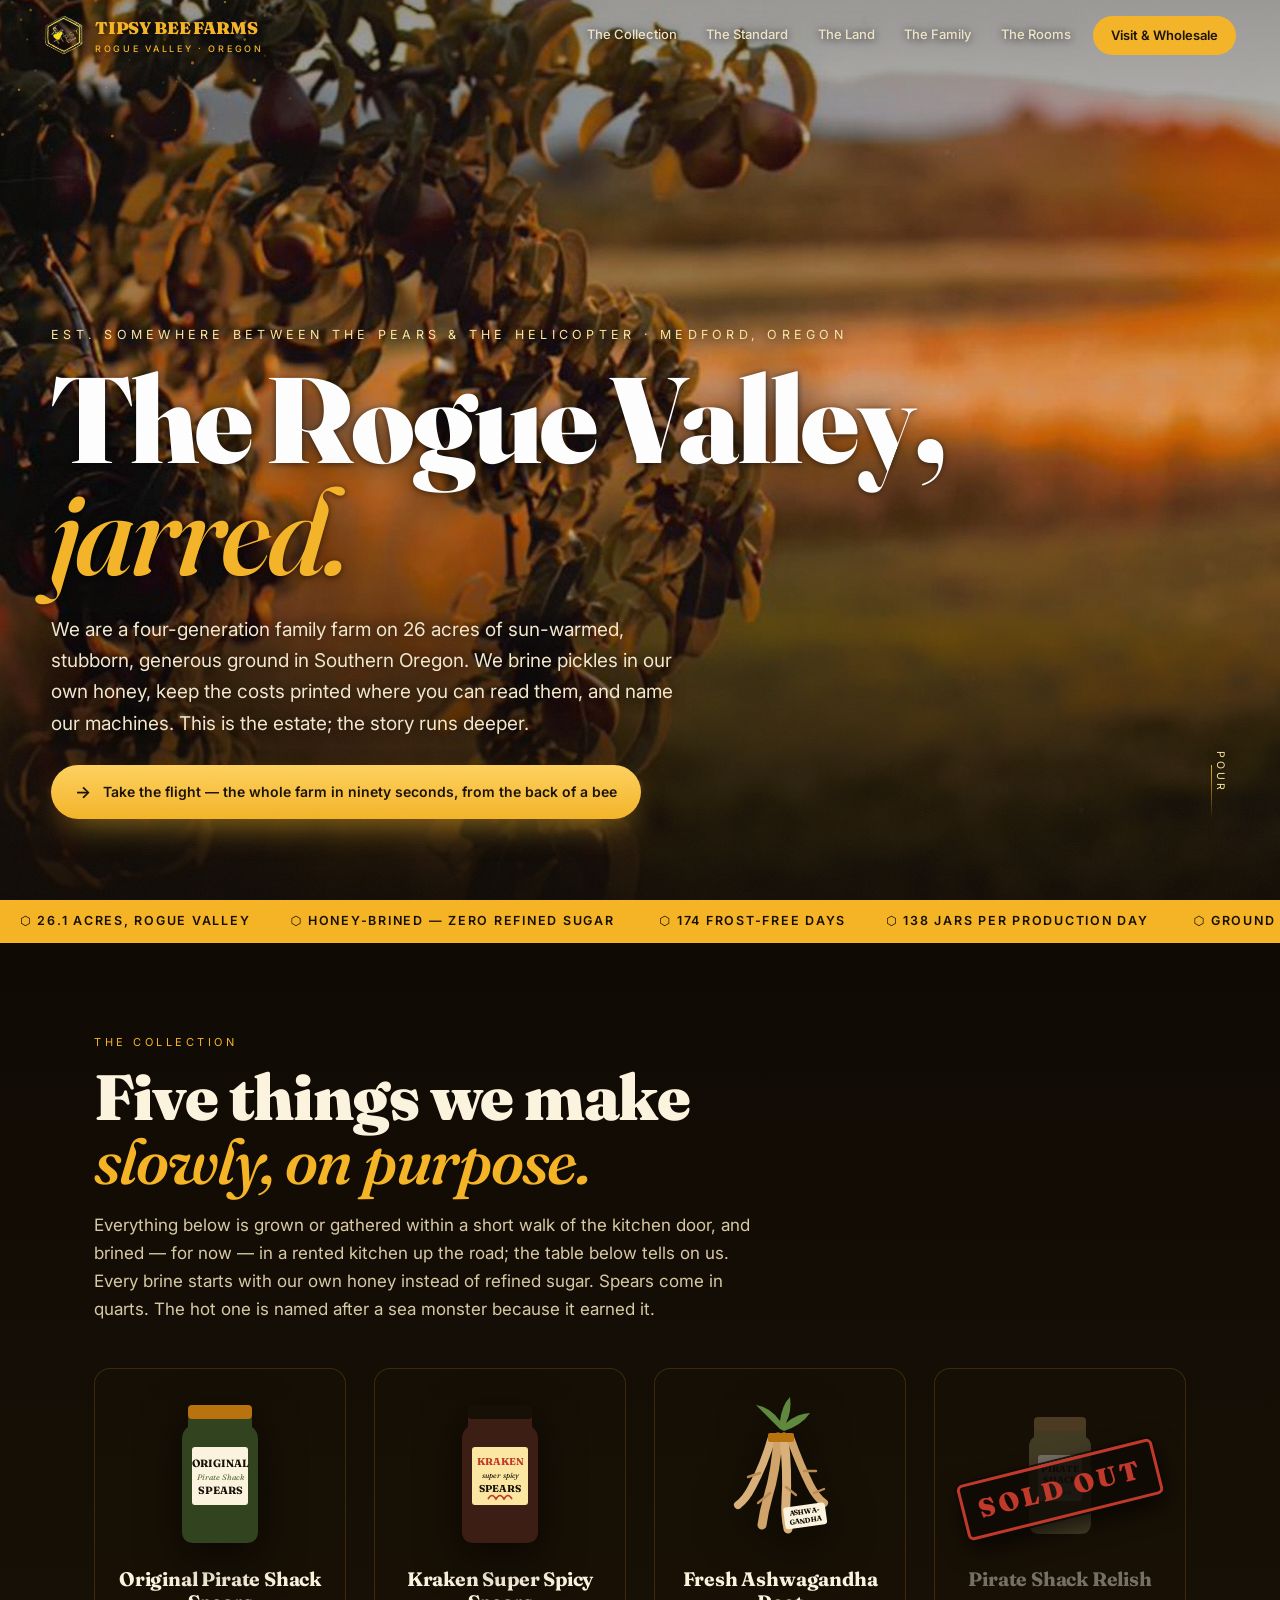
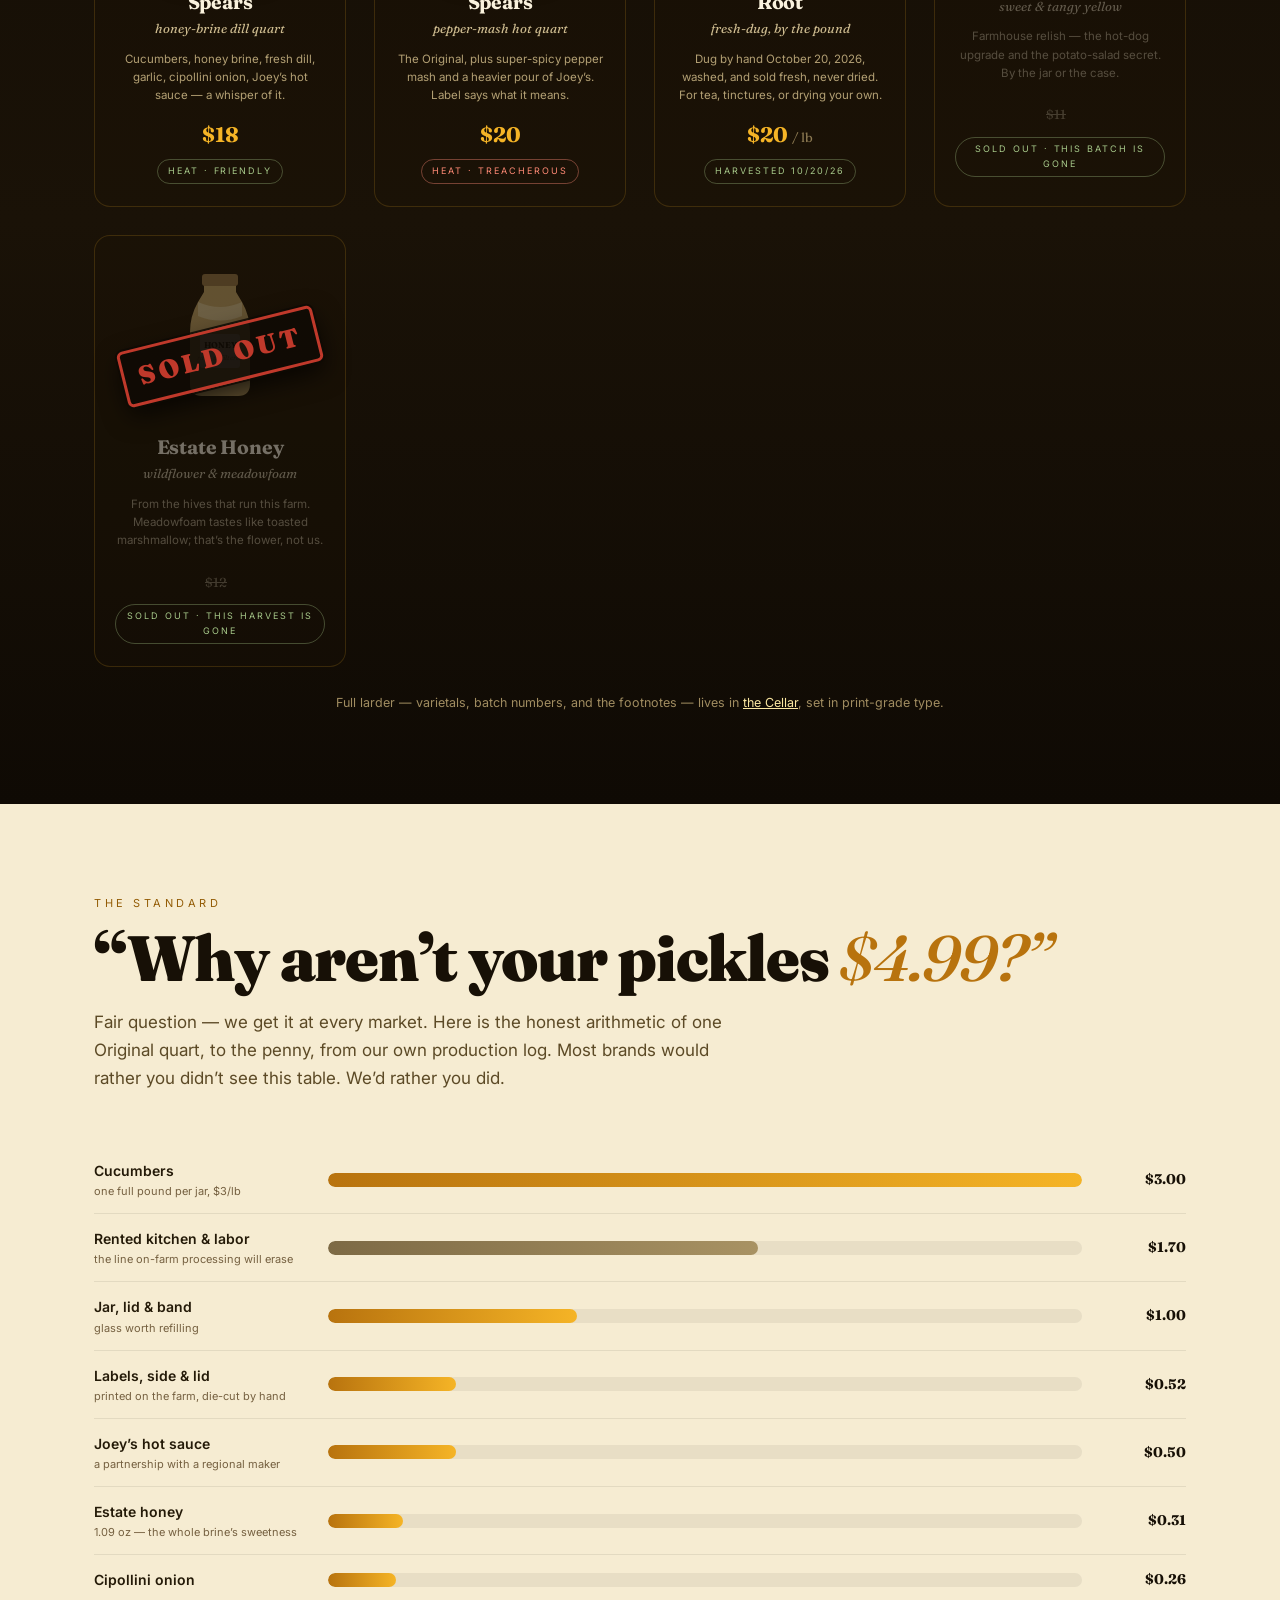
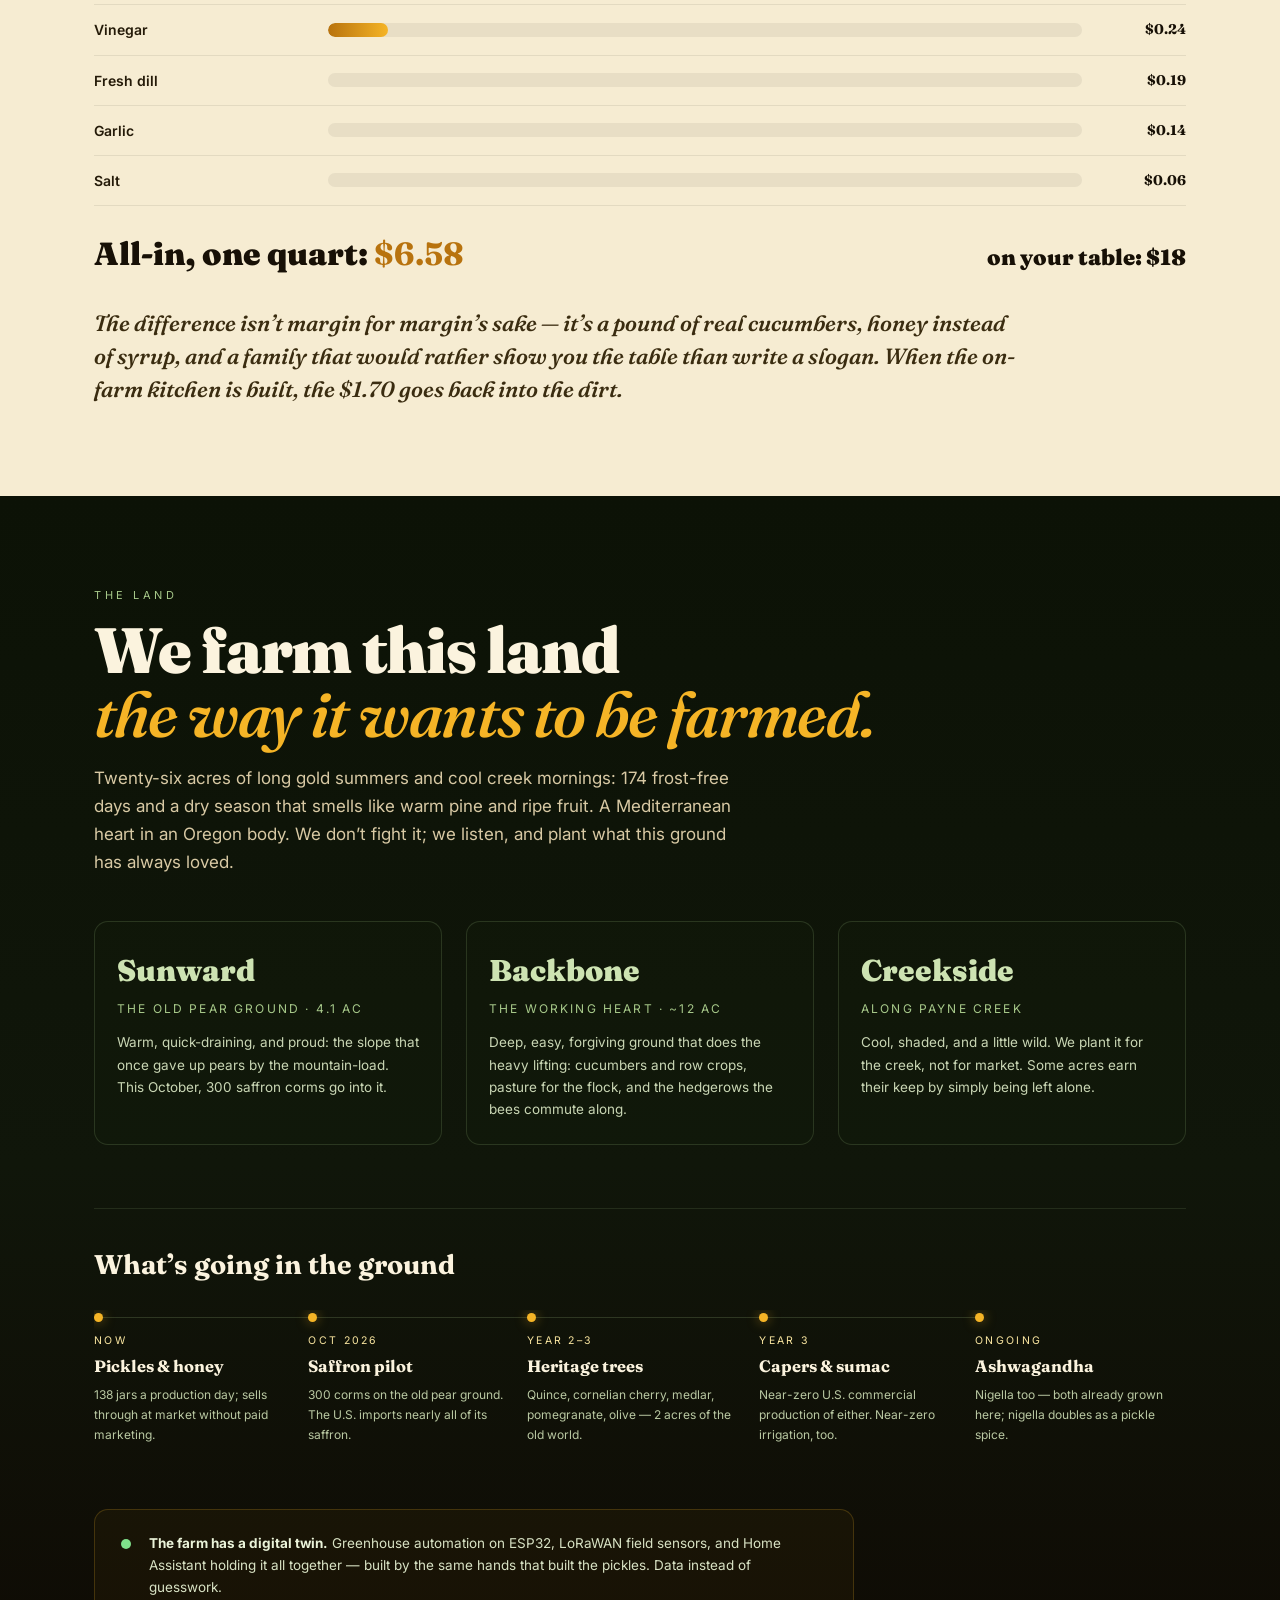
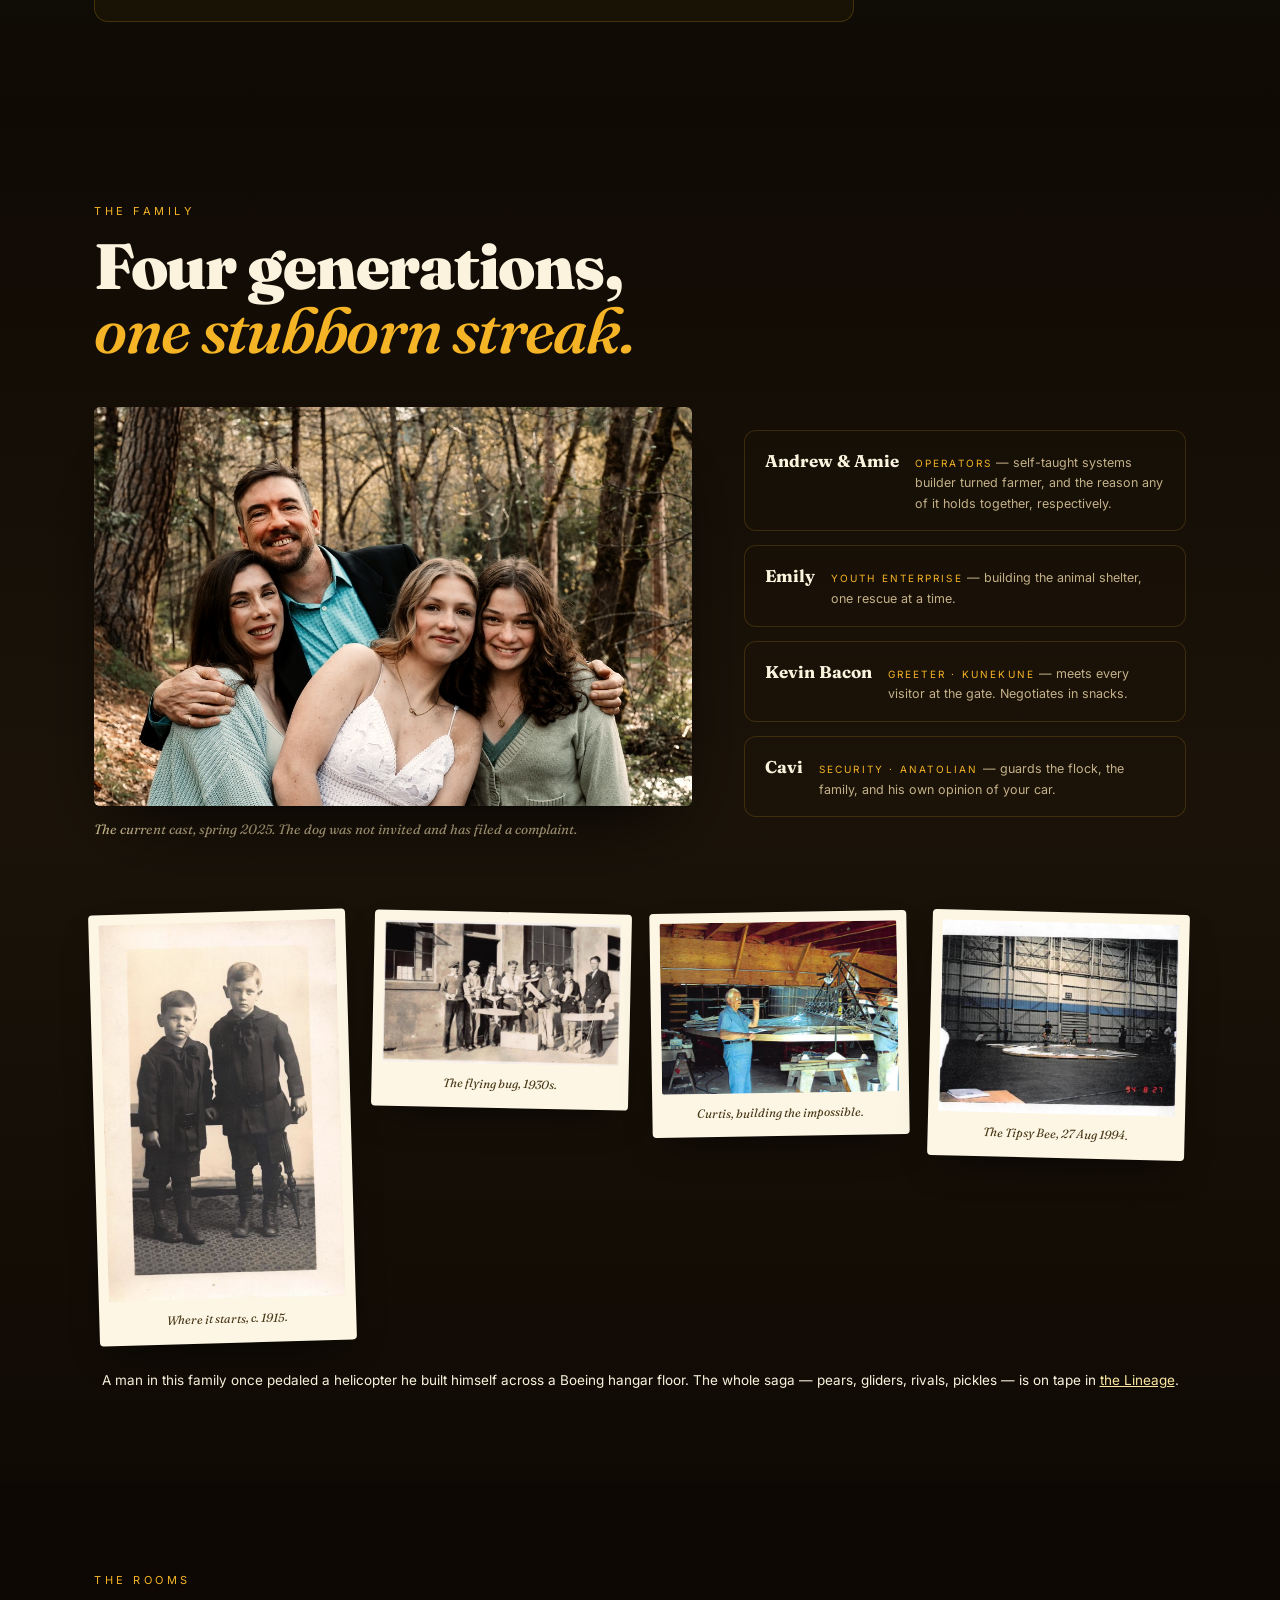
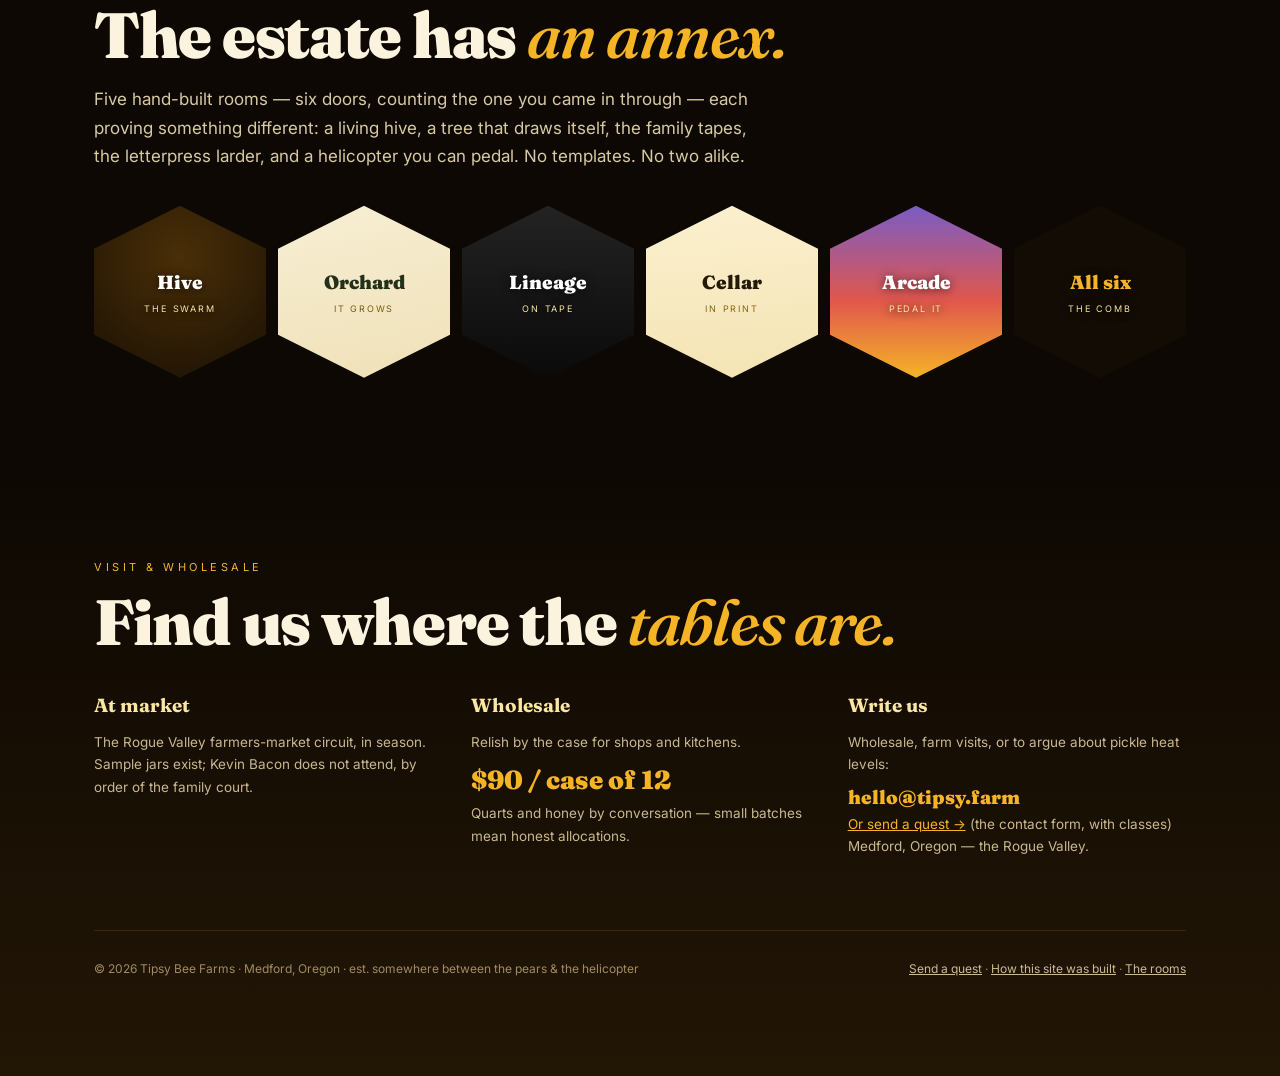
==== commit 1f14147c: "Family section: new spring 2025 photo of Andrew, Amie, Aubrey and Emily Co-Authored-By: Claude Opus " ====
--- a/index.html
+++ b/index.html
@@ -517,9 +517,9 @@
 
       <div class="fam-grid">
         <figure class="fam-photo reveal">
-          <img src="assets/estate/family-orchard.jpg" width="1600" height="1132" loading="lazy" decoding="async"
-               alt="Black-and-white photograph of the Tipsy Bee family — five people across three of its four generations — standing together in the orchard with Cavi, their Anatolian Shepherd, in front." />
-          <figcaption>The current cast, in the orchard. Dog included by his own insistence.</figcaption>
+          <img src="assets/estate/family-woods.jpg" width="1086" height="724" loading="lazy" decoding="async"
+               alt="Andrew, Amie, Aubrey, and Emily Barnes hugging close together among the pines in spring, everyone smiling." />
+          <figcaption>The current cast, spring 2025. The dog was not invited and has filed a complaint.</figcaption>
         </figure>
         <div class="cameos">
           <div class="cameo reveal"><span class="who">Andrew &amp; Amie</span><p><span class="role">Operators</span> — self-taught systems builder turned farmer, and the reason any of it holds together, respectively.</p></div>
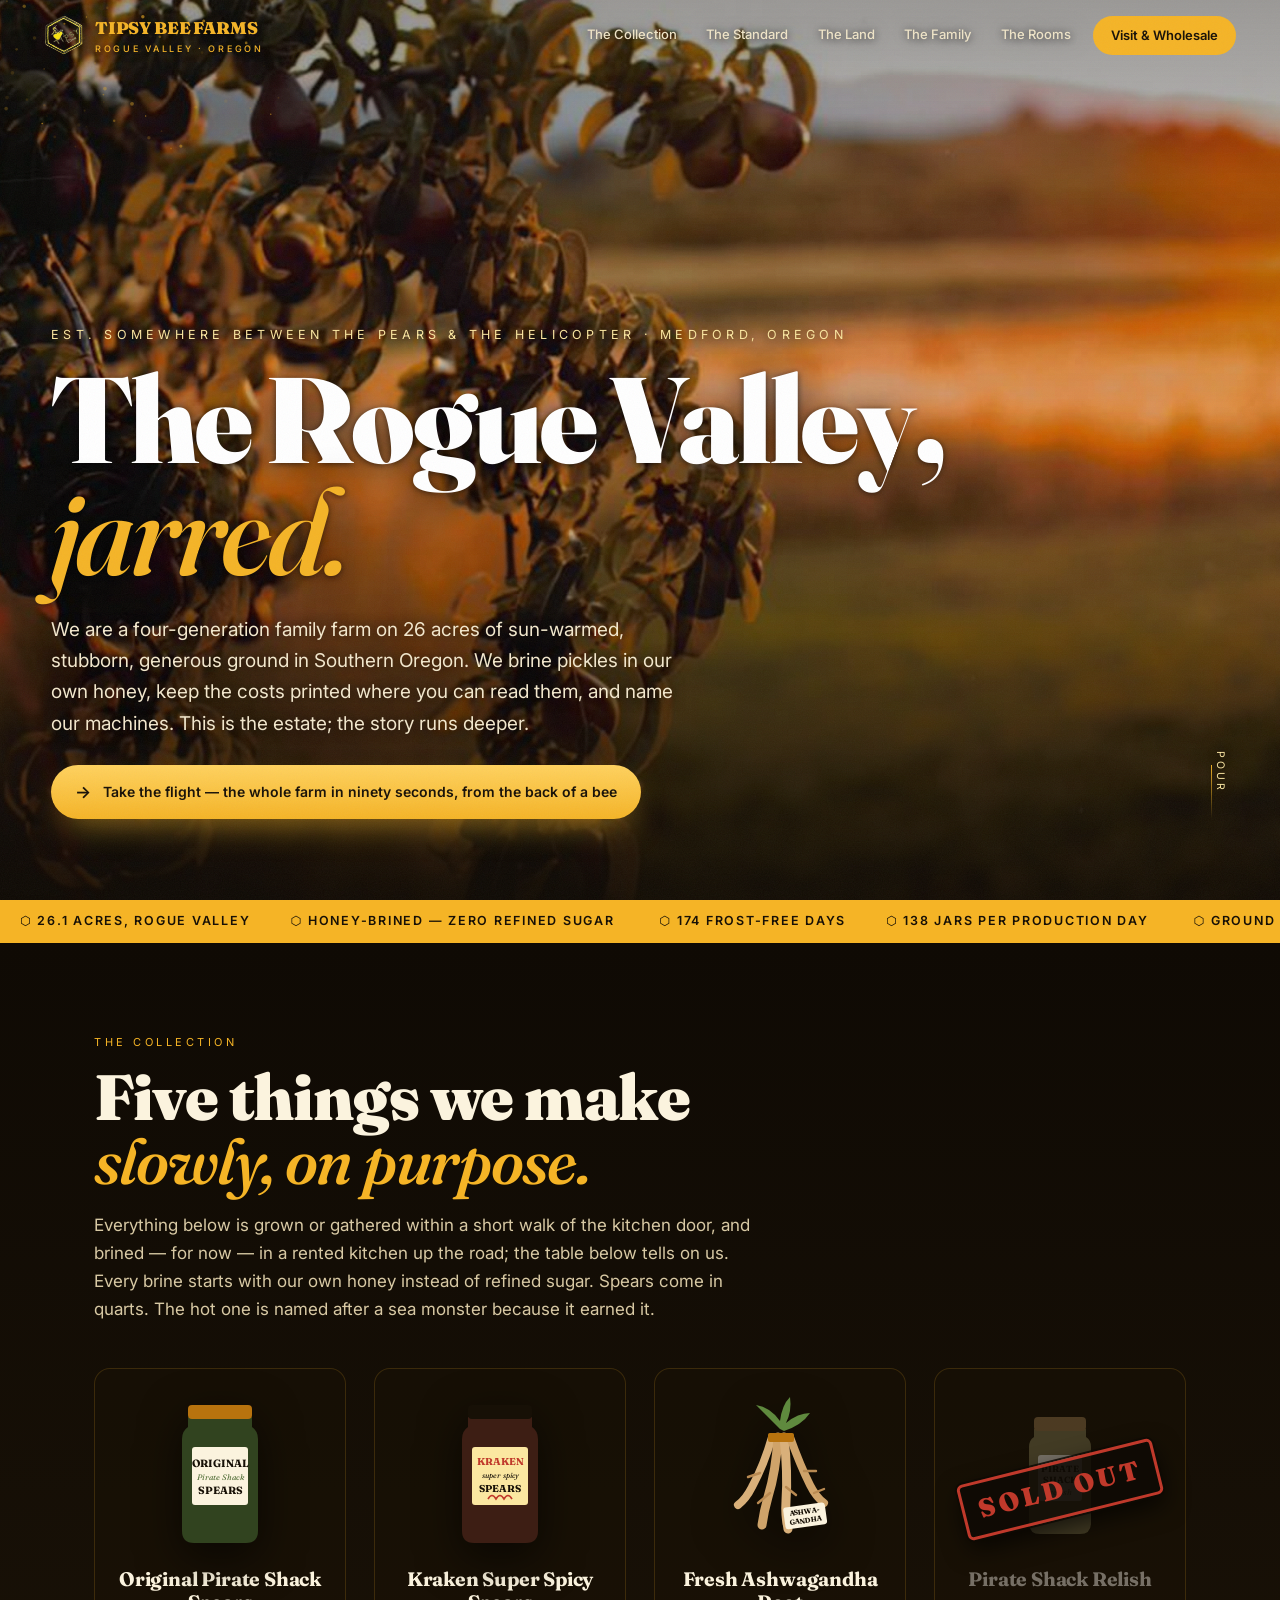
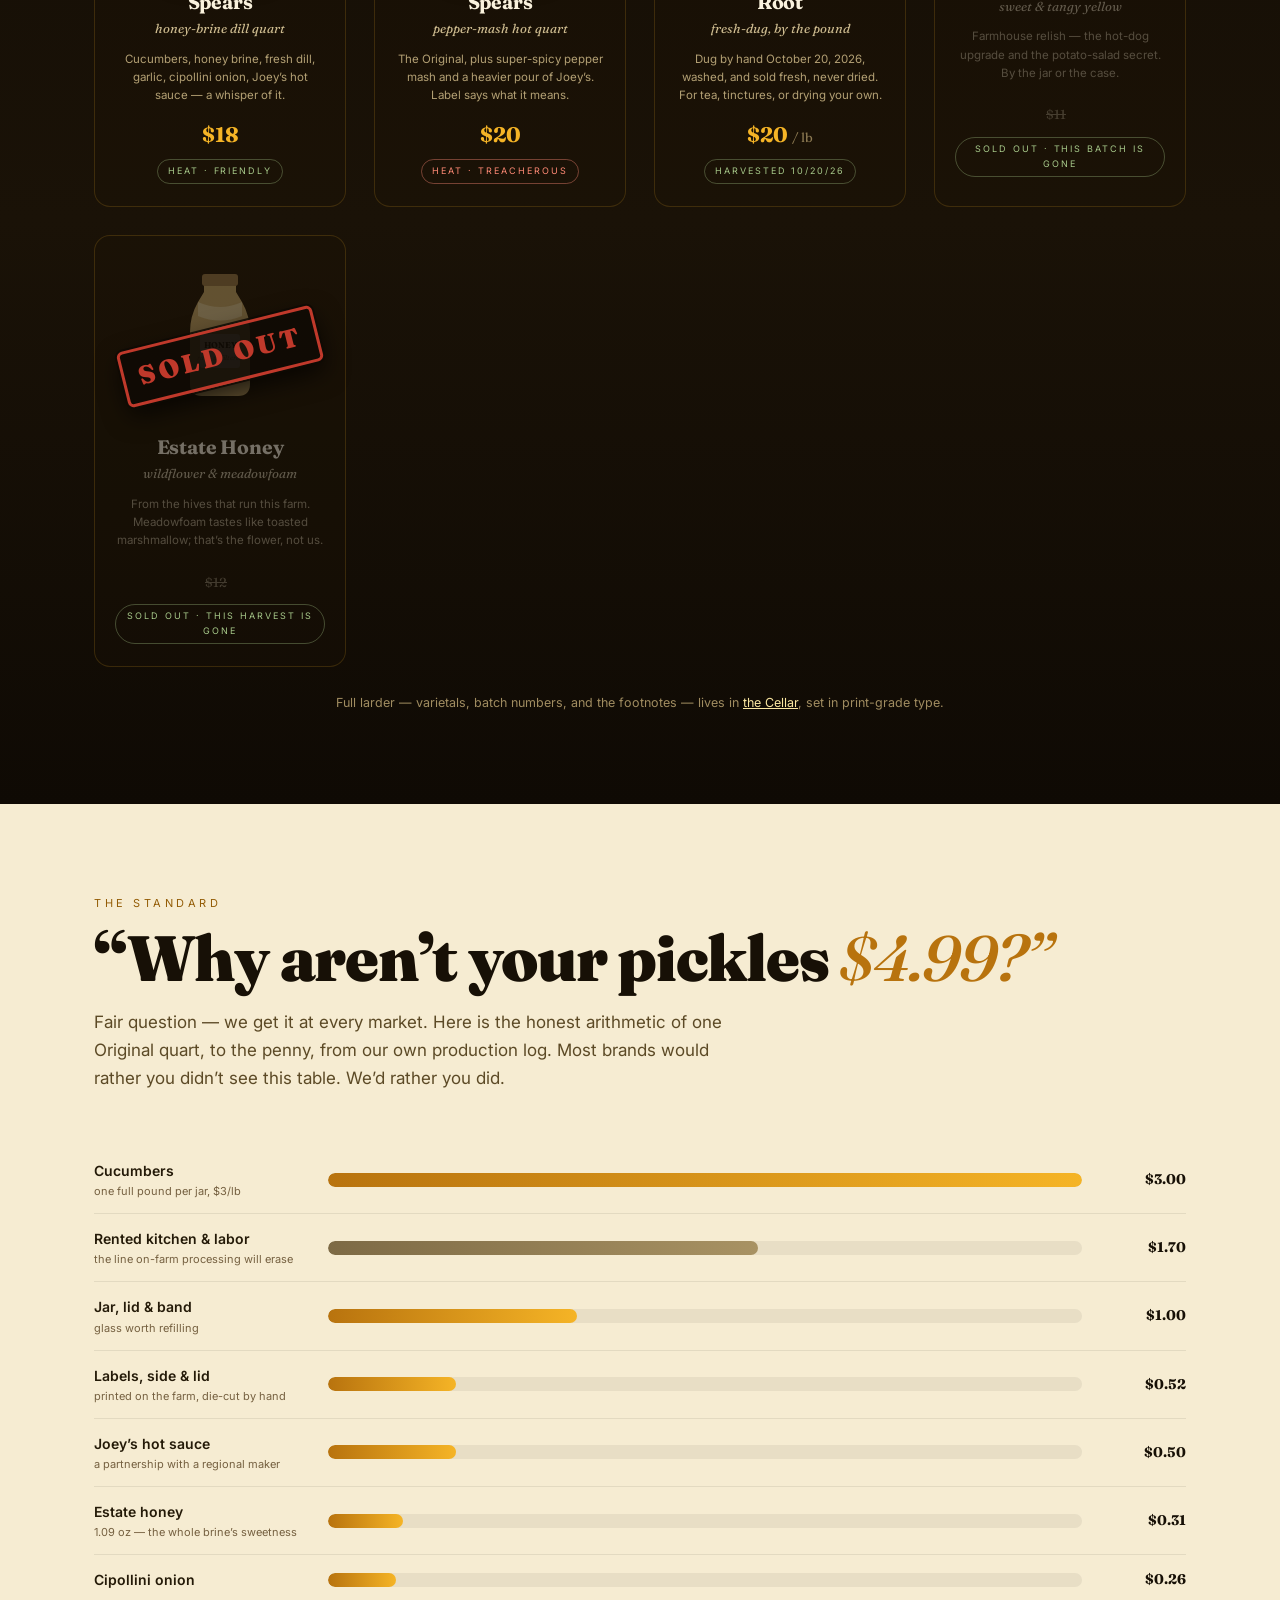
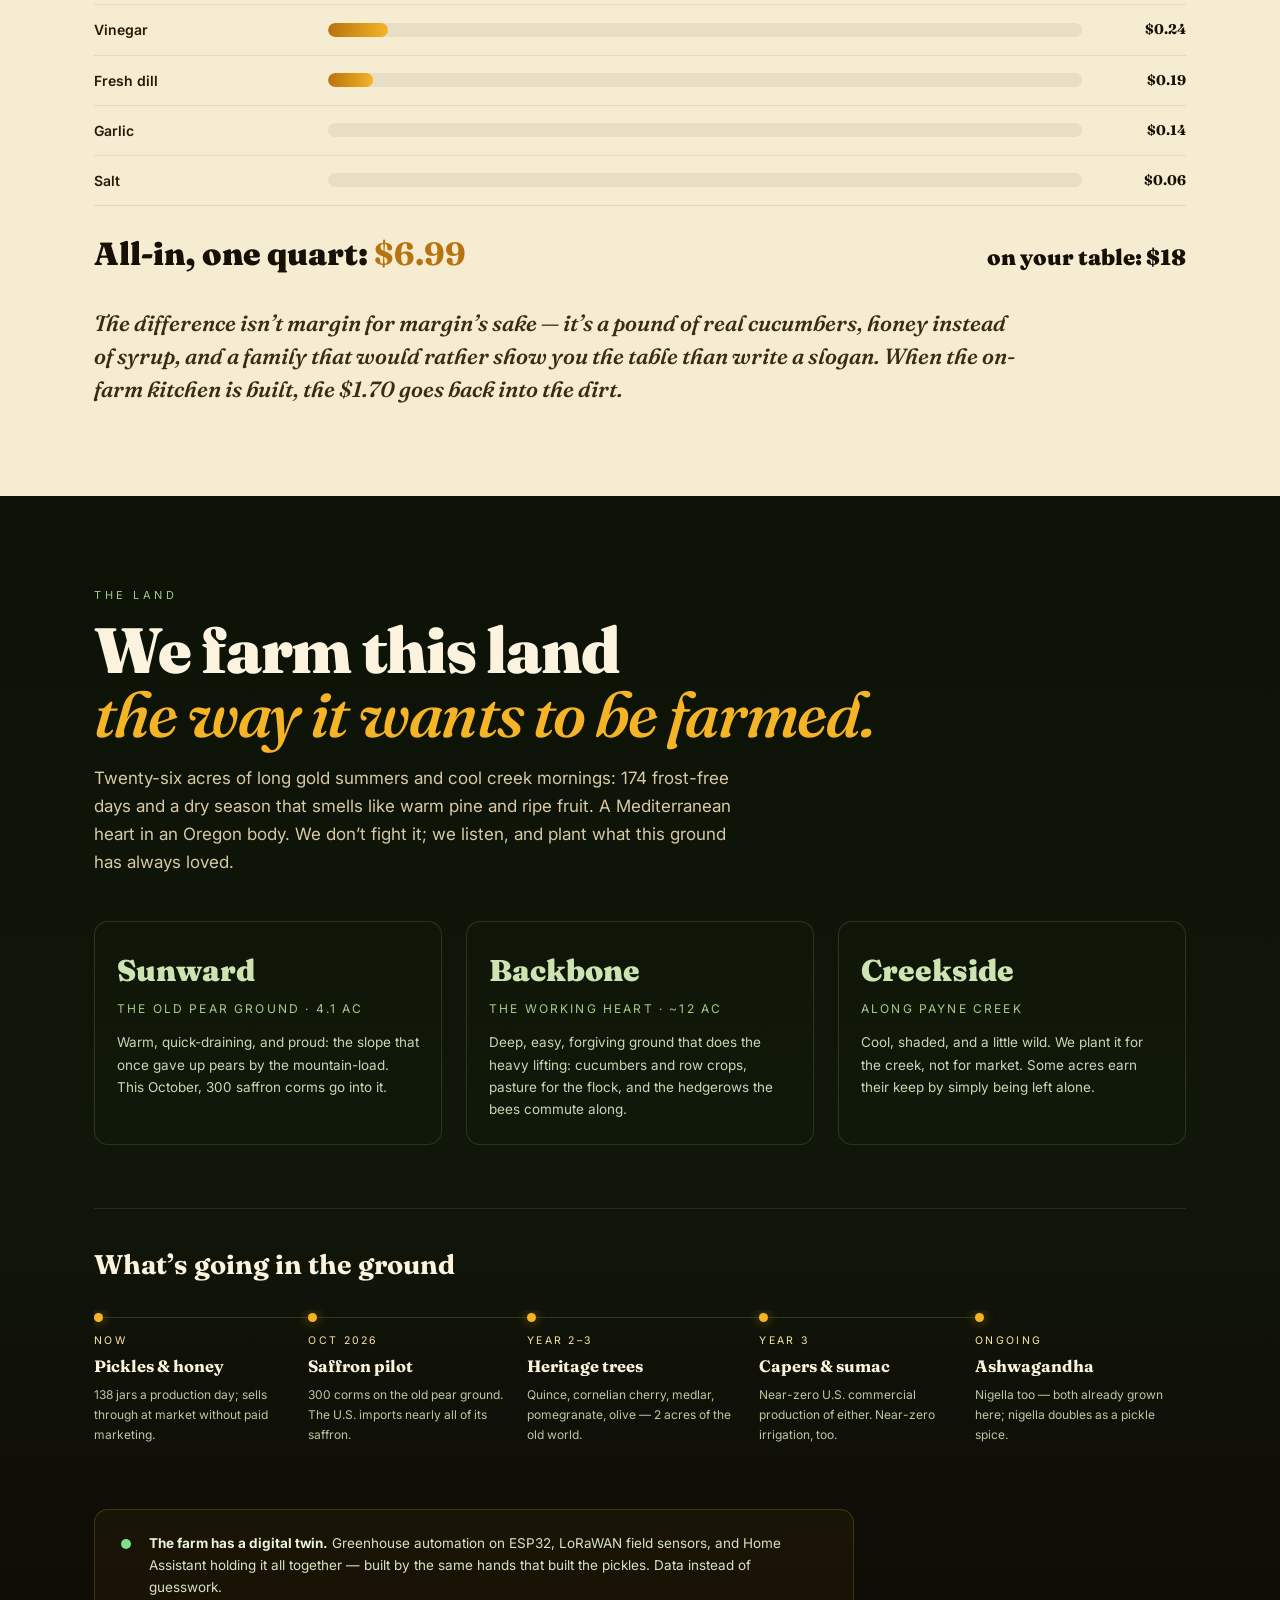
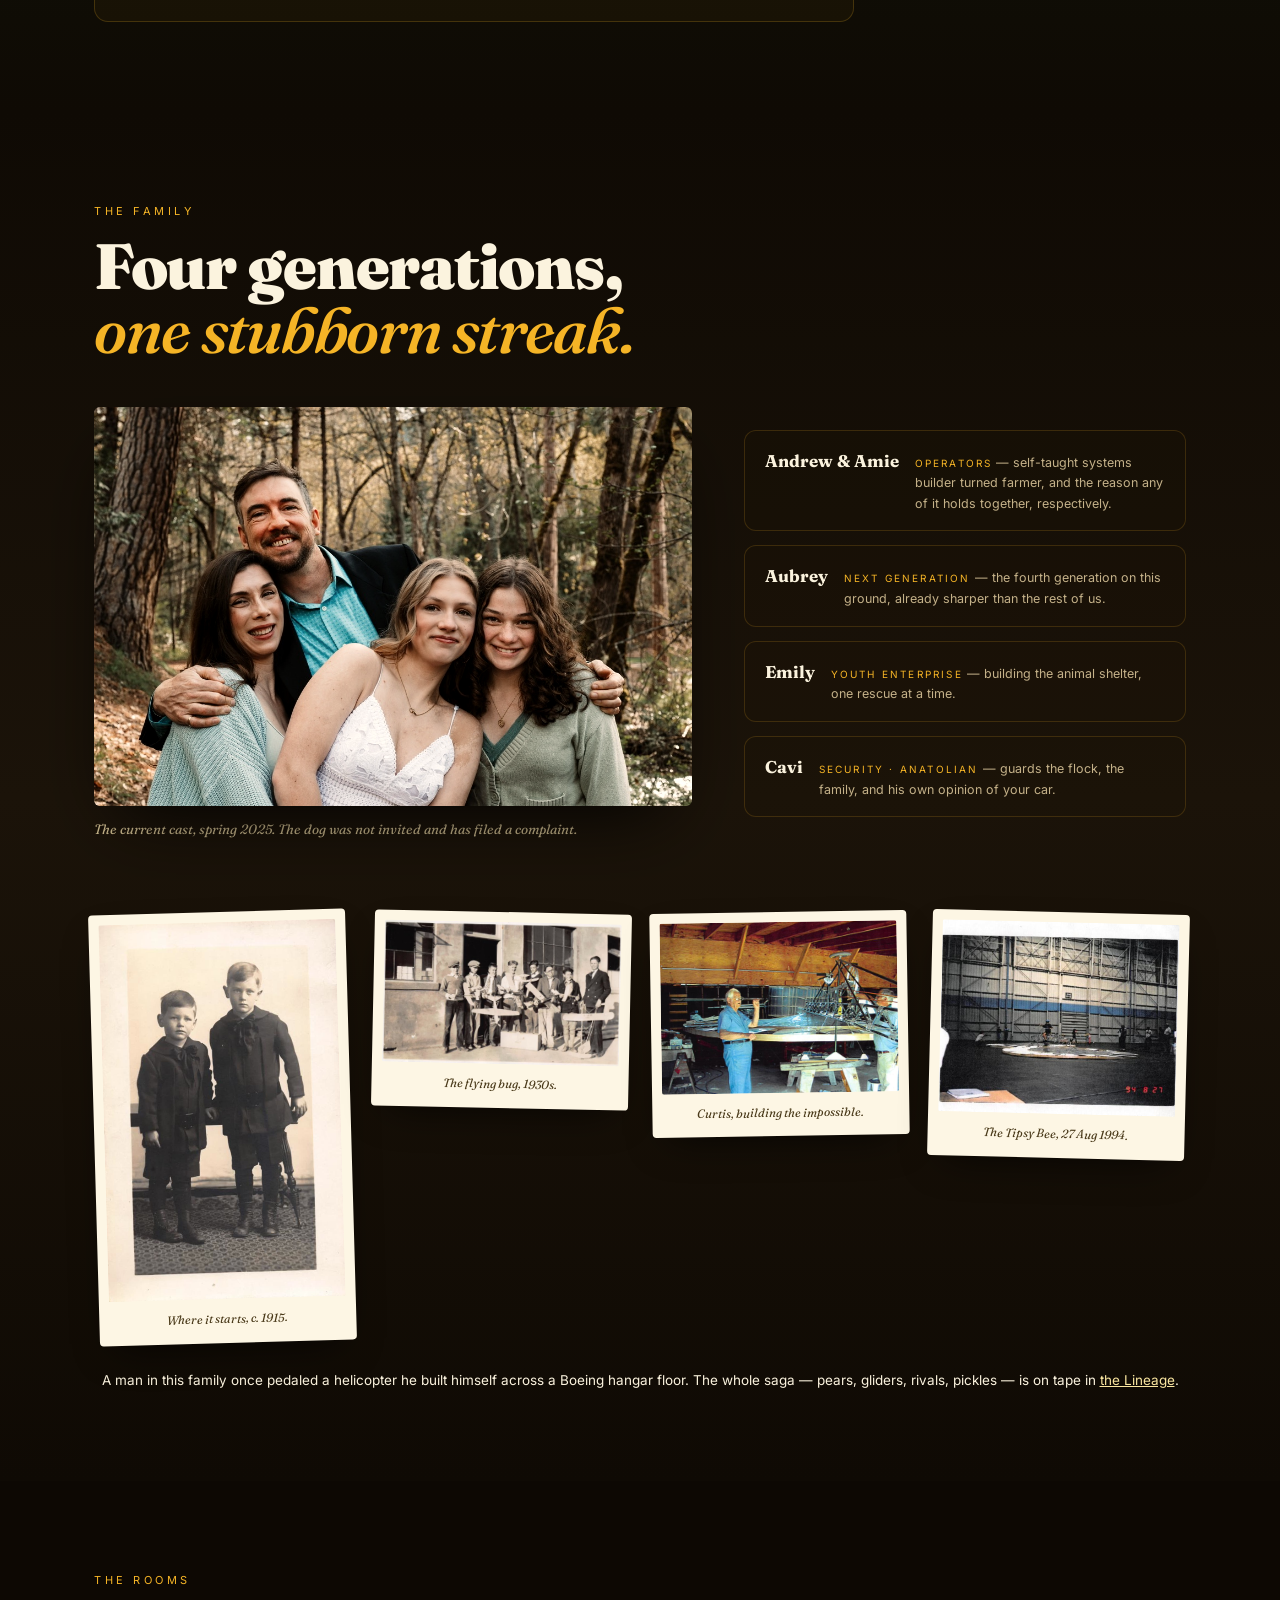
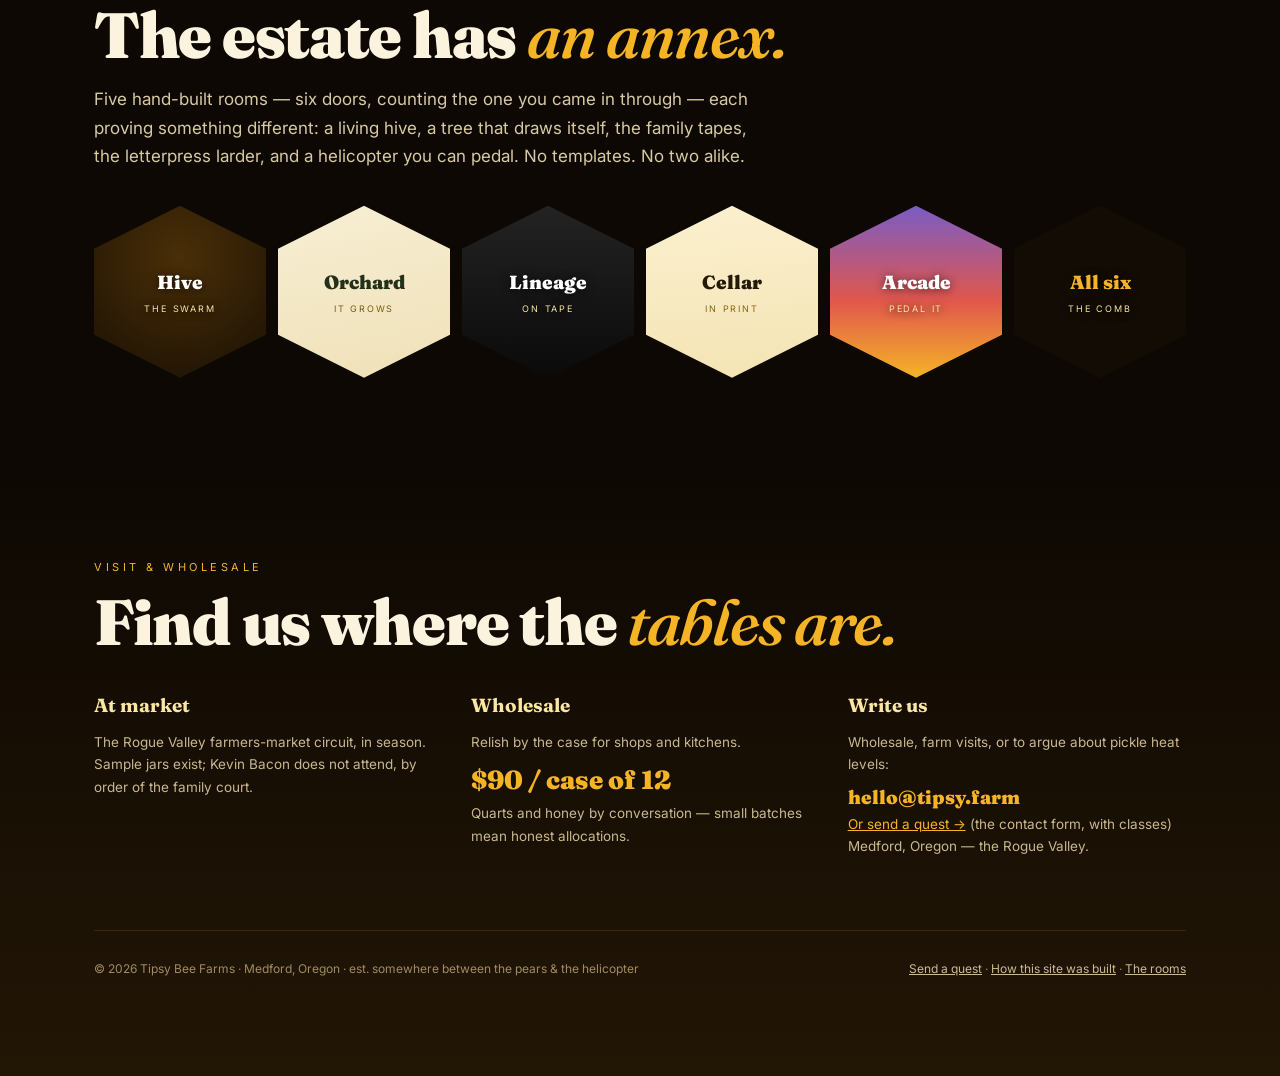
==== commit 60bb6cfd: "Family list: add Aubrey, remove Kevin Bacon Co-Authored-By: Claude Opus 5.5 <noreply@anthropic.com>" ====
--- a/index.html
+++ b/index.html
@@ -523,8 +523,8 @@
         </figure>
         <div class="cameos">
           <div class="cameo reveal"><span class="who">Andrew &amp; Amie</span><p><span class="role">Operators</span> — self-taught systems builder turned farmer, and the reason any of it holds together, respectively.</p></div>
+          <div class="cameo reveal"><span class="who">Aubrey</span><p><span class="role">Next generation</span> — the fourth generation on this ground, already sharper than the rest of us.</p></div>
           <div class="cameo reveal"><span class="who">Emily</span><p><span class="role">Youth enterprise</span> — building the animal shelter, one rescue at a time.</p></div>
-          <div class="cameo reveal"><span class="who">Kevin Bacon</span><p><span class="role">Greeter · KuneKune</span> — meets every visitor at the gate. Negotiates in snacks.</p></div>
           <div class="cameo reveal"><span class="who">Cavi</span><p><span class="role">Security · Anatolian</span> — guards the flock, the family, and his own opinion of your car.</p></div>
         </div>
       </div>
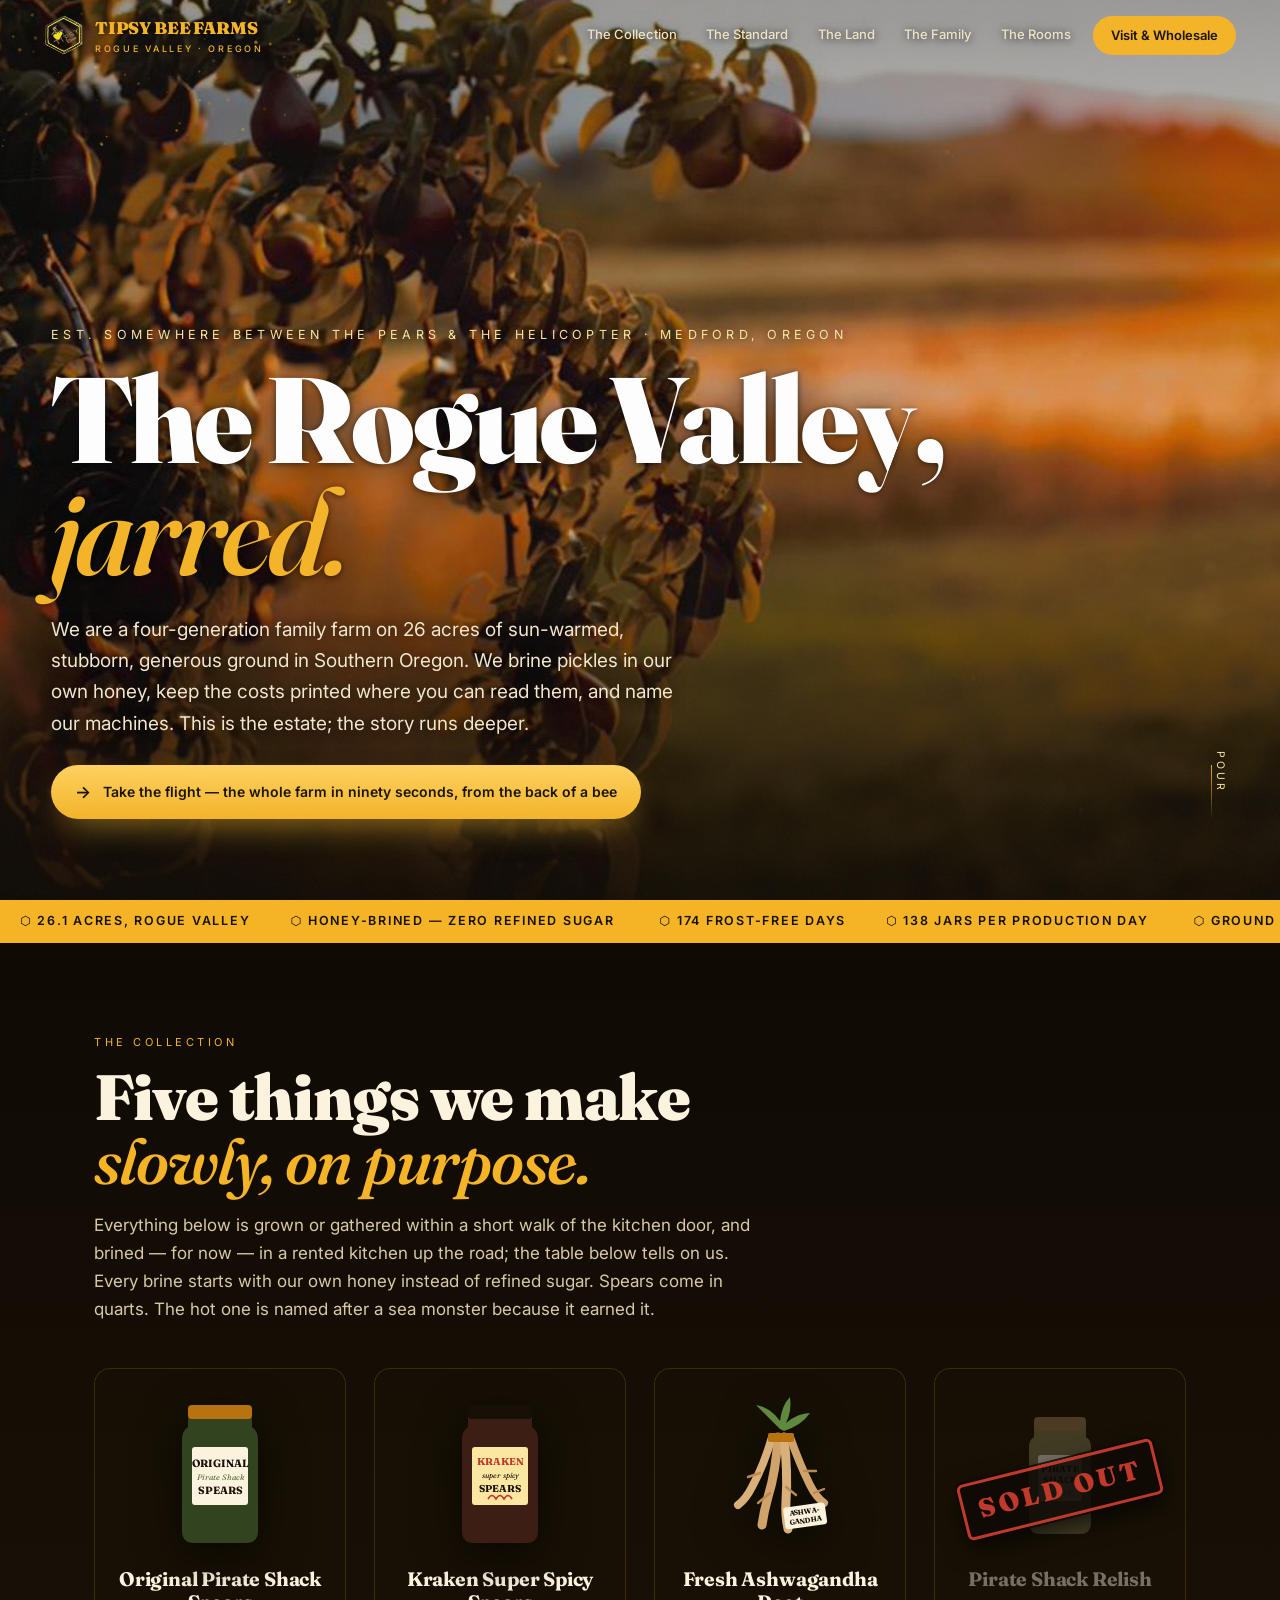
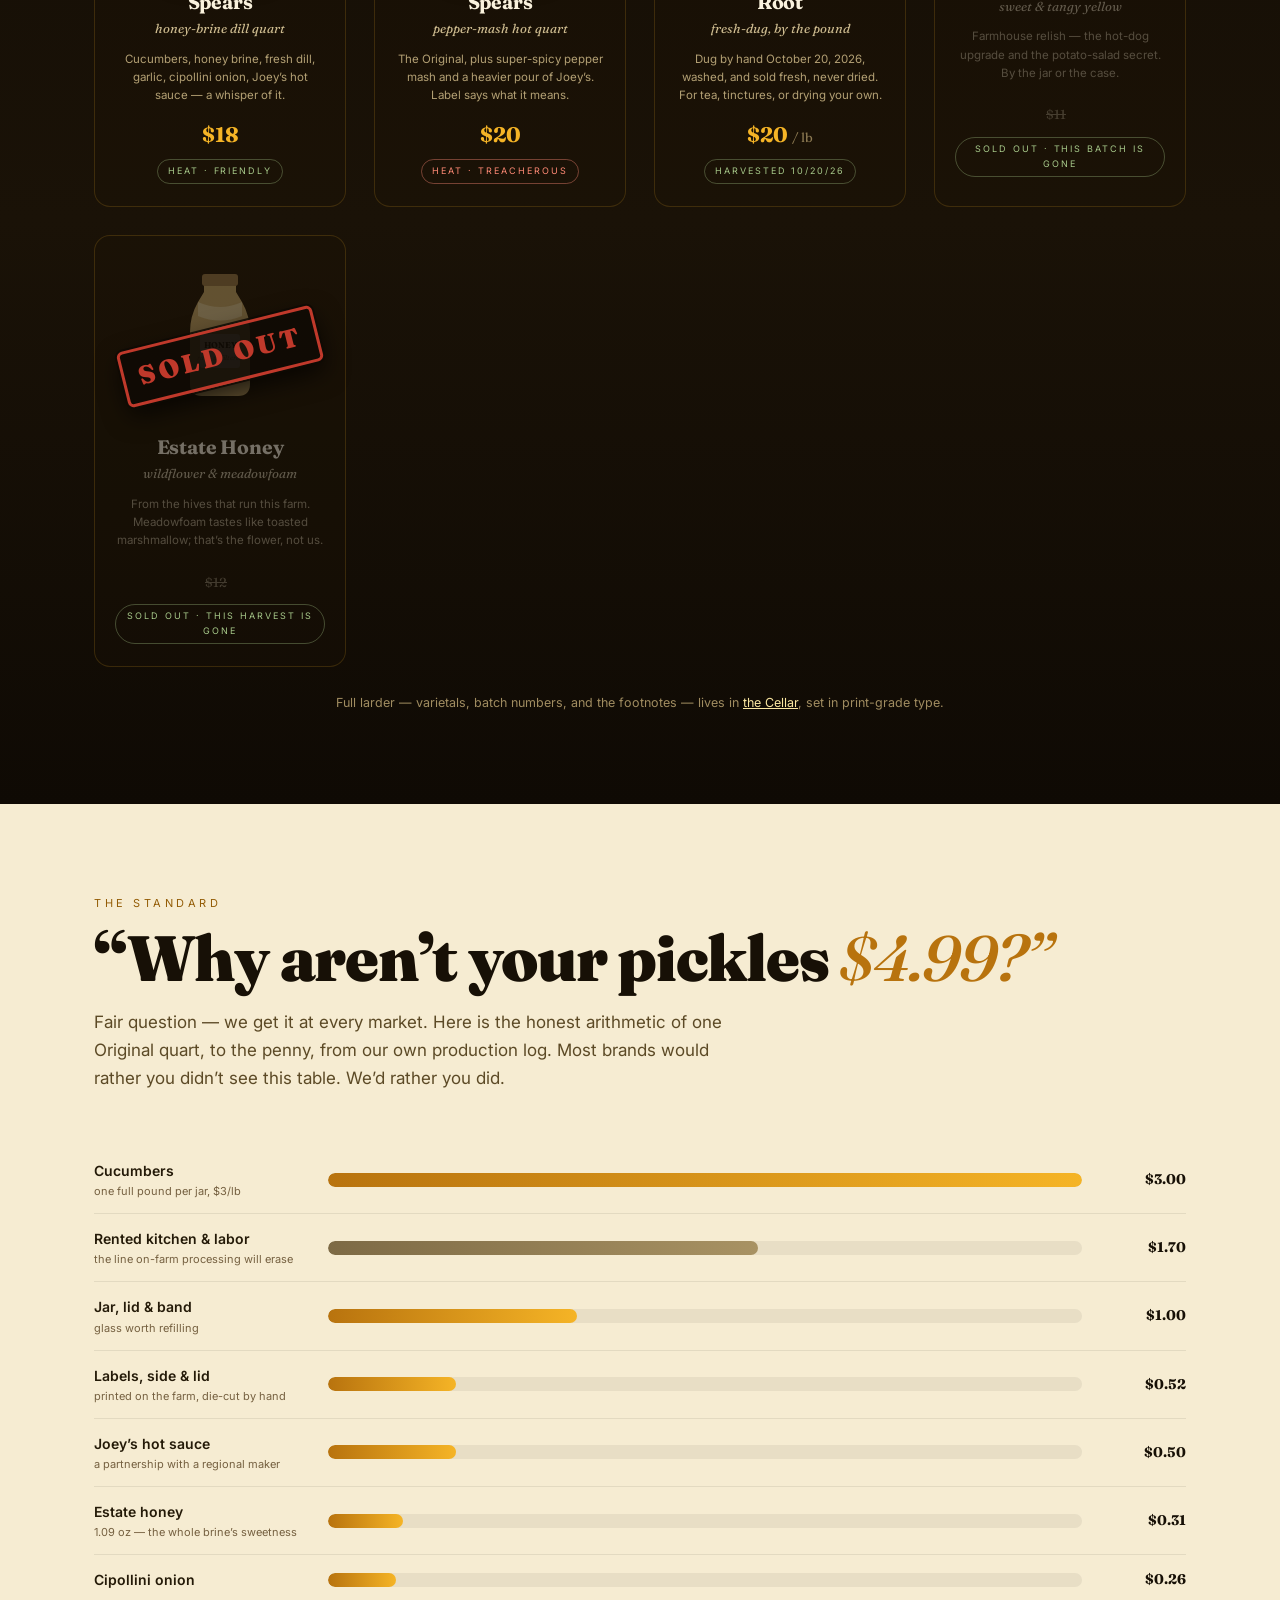
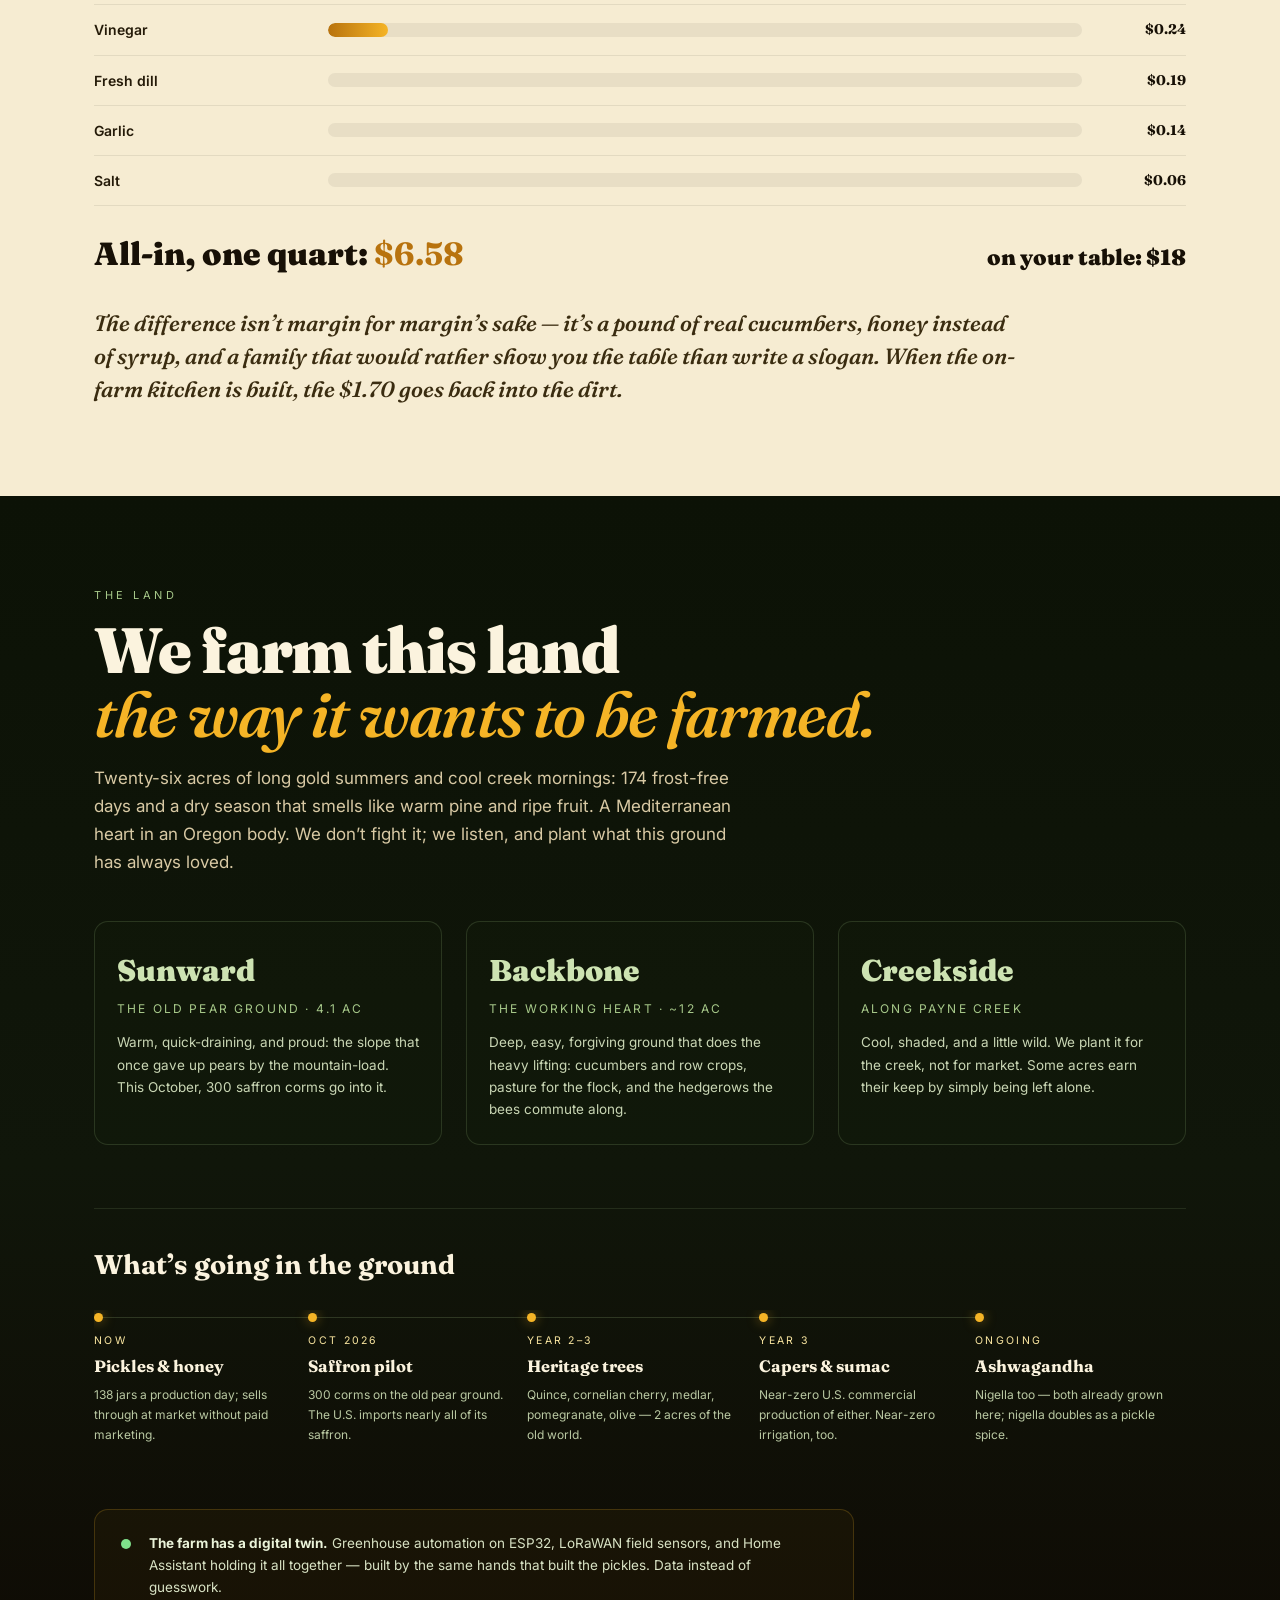
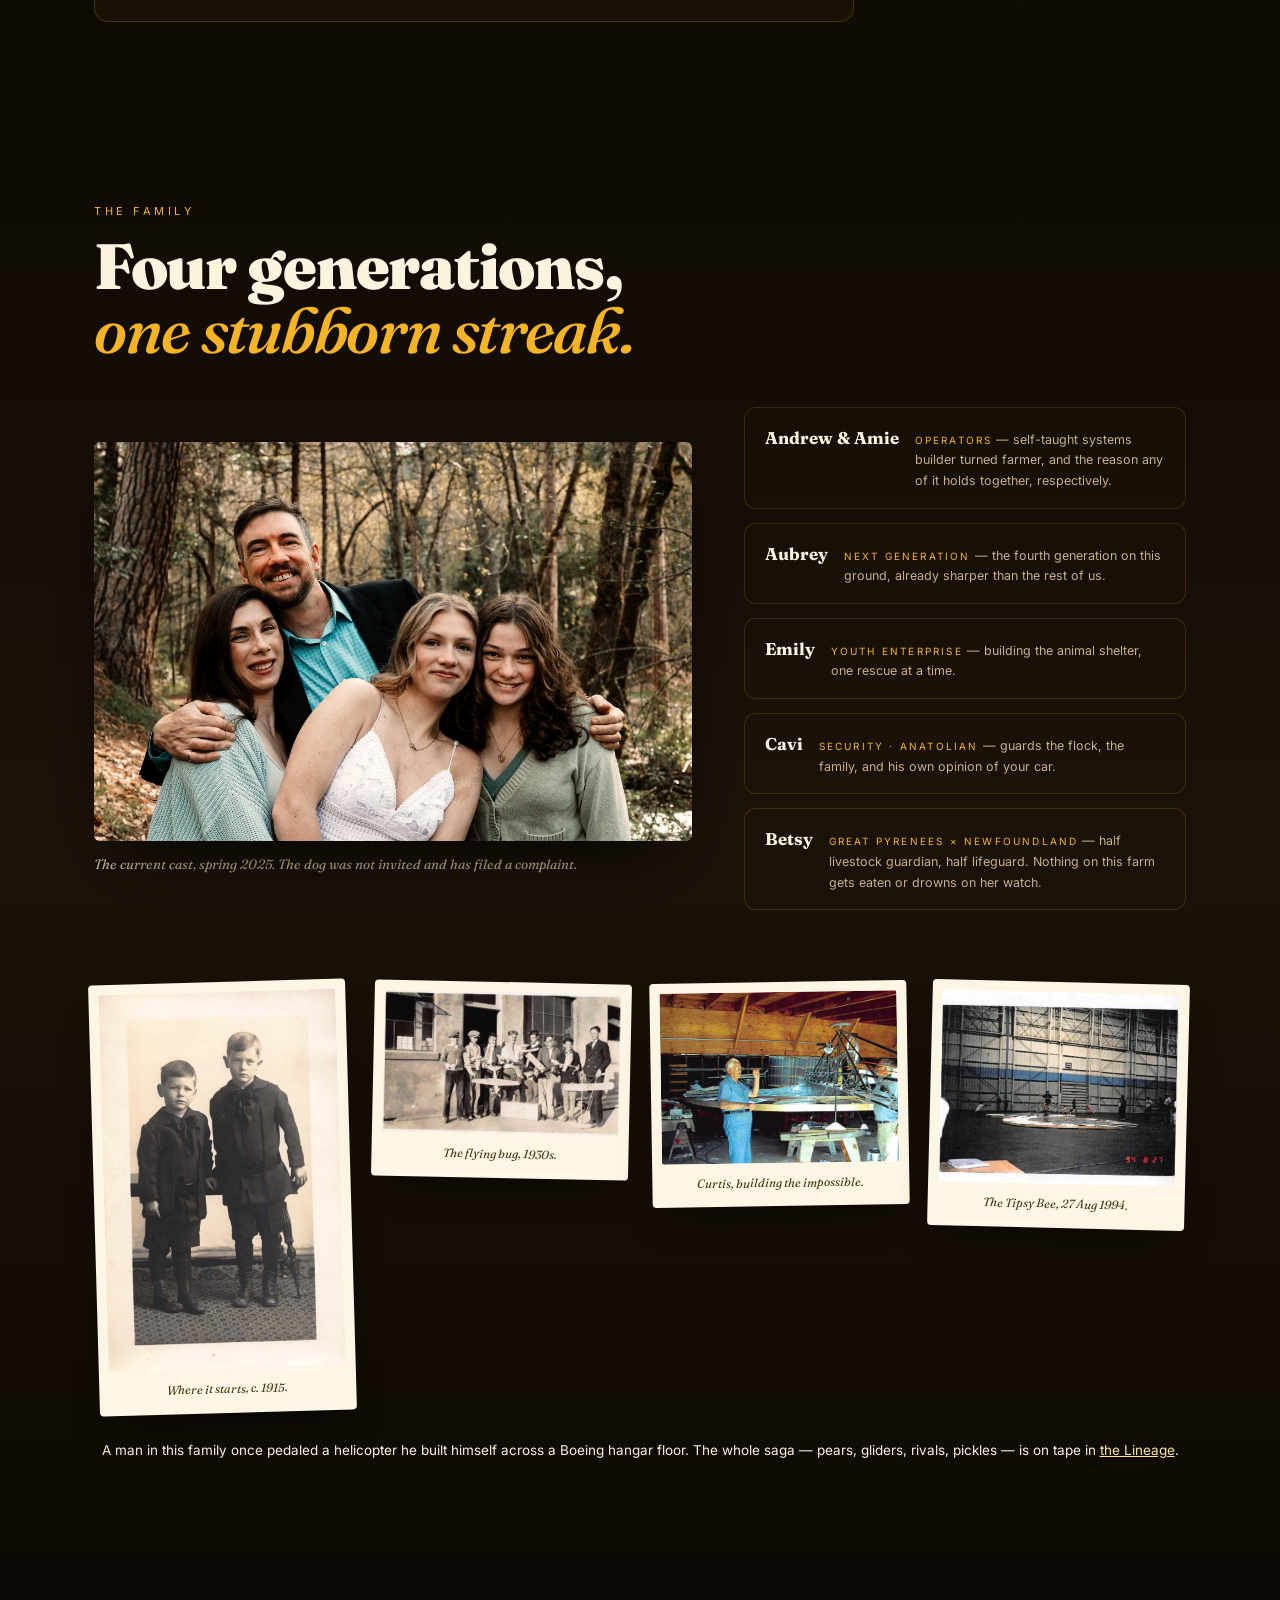
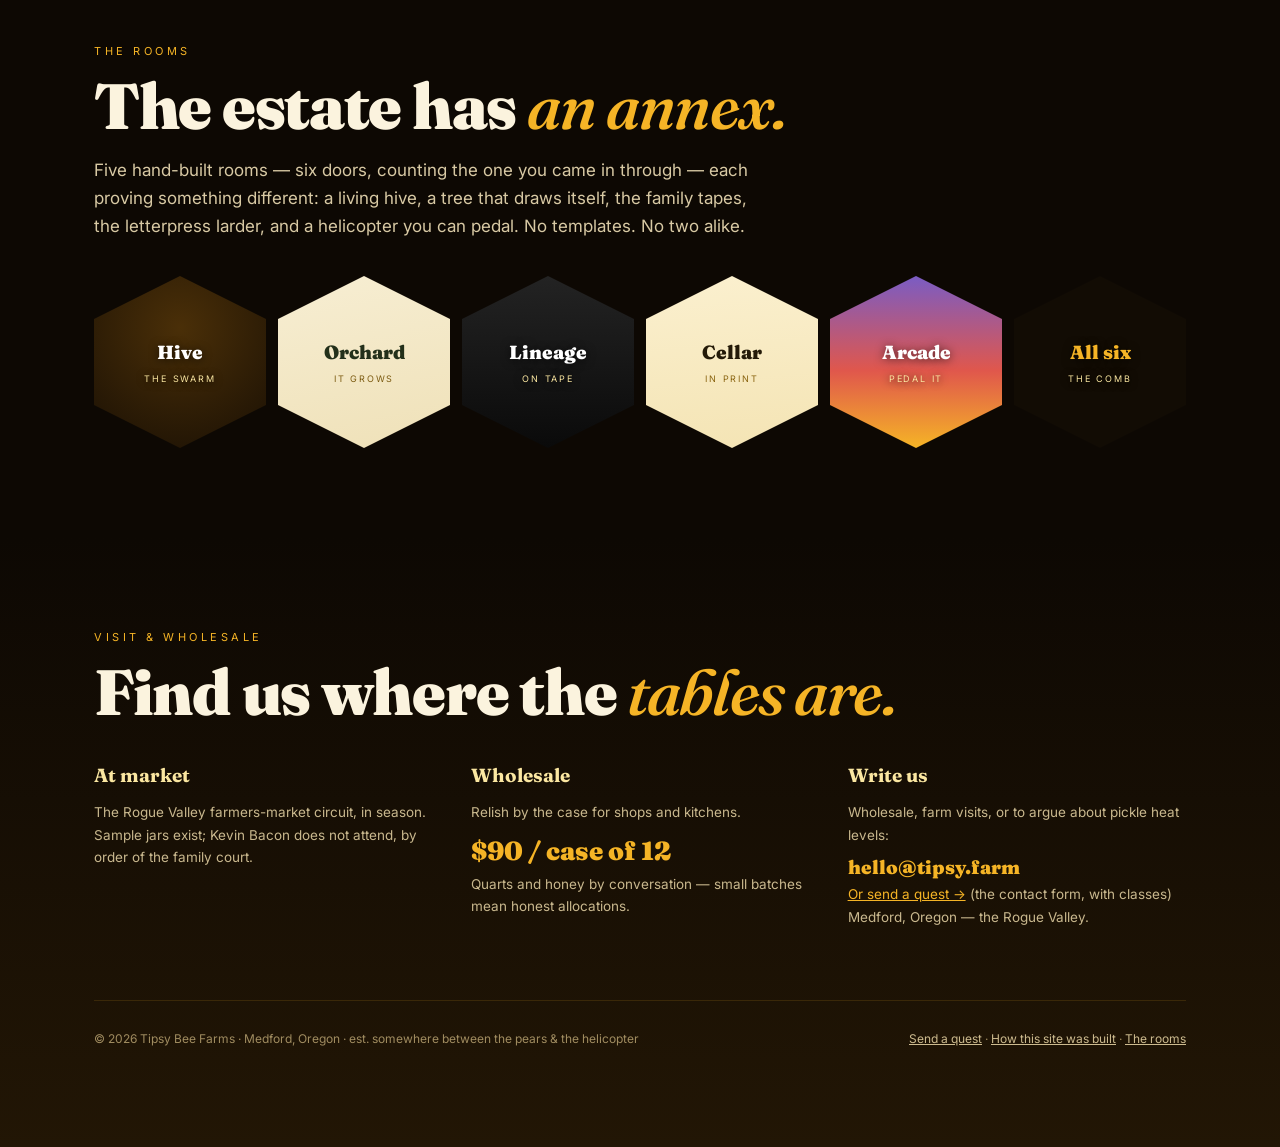
==== commit 649b718e: "Family list: add Betsy Co-Authored-By: Claude Opus 5.5 <noreply@anthropic.com>" ====
--- a/index.html
+++ b/index.html
@@ -526,6 +526,7 @@
           <div class="cameo reveal"><span class="who">Aubrey</span><p><span class="role">Next generation</span> — the fourth generation on this ground, already sharper than the rest of us.</p></div>
           <div class="cameo reveal"><span class="who">Emily</span><p><span class="role">Youth enterprise</span> — building the animal shelter, one rescue at a time.</p></div>
           <div class="cameo reveal"><span class="who">Cavi</span><p><span class="role">Security · Anatolian</span> — guards the flock, the family, and his own opinion of your car.</p></div>
+          <div class="cameo reveal"><span class="who">Betsy</span><p><span class="role">Great Pyrenees × Newfoundland</span> — half livestock guardian, half lifeguard. Nothing on this farm gets eaten or drowns on her watch.</p></div>
         </div>
       </div>
 
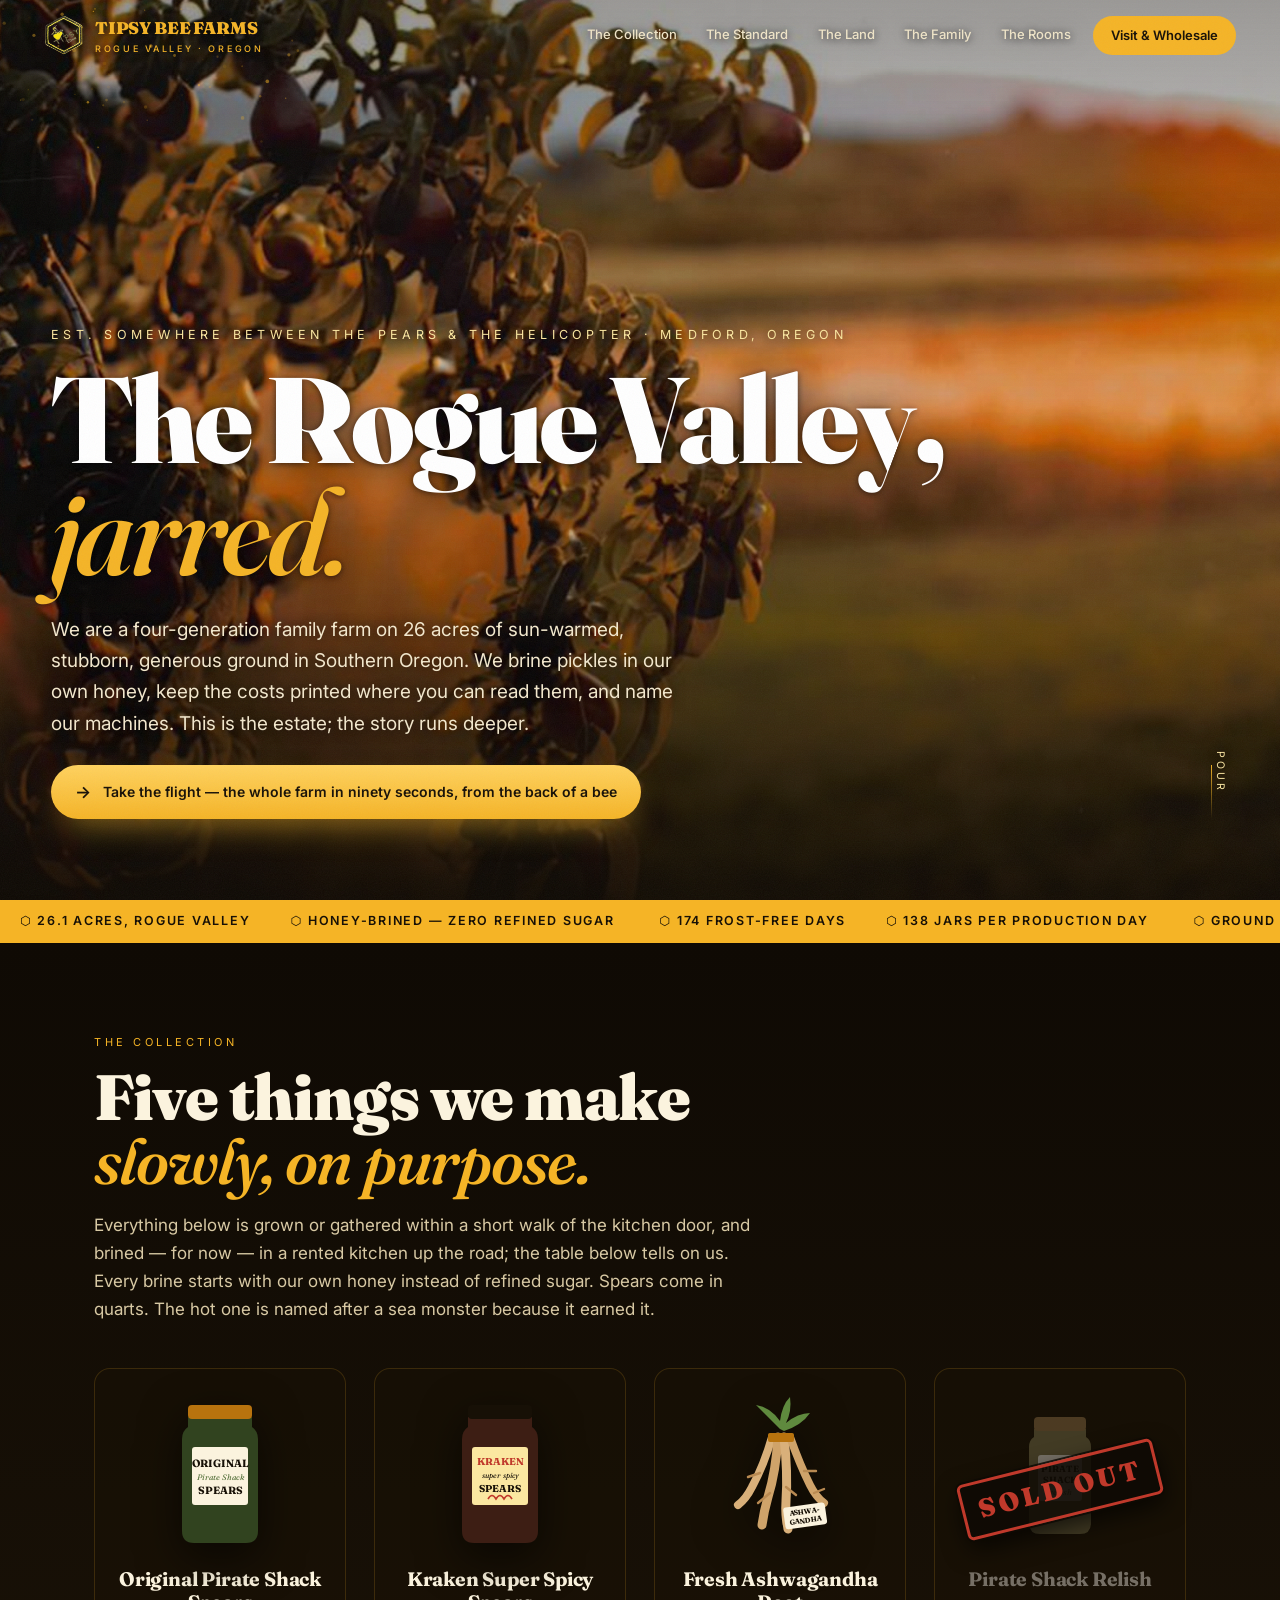
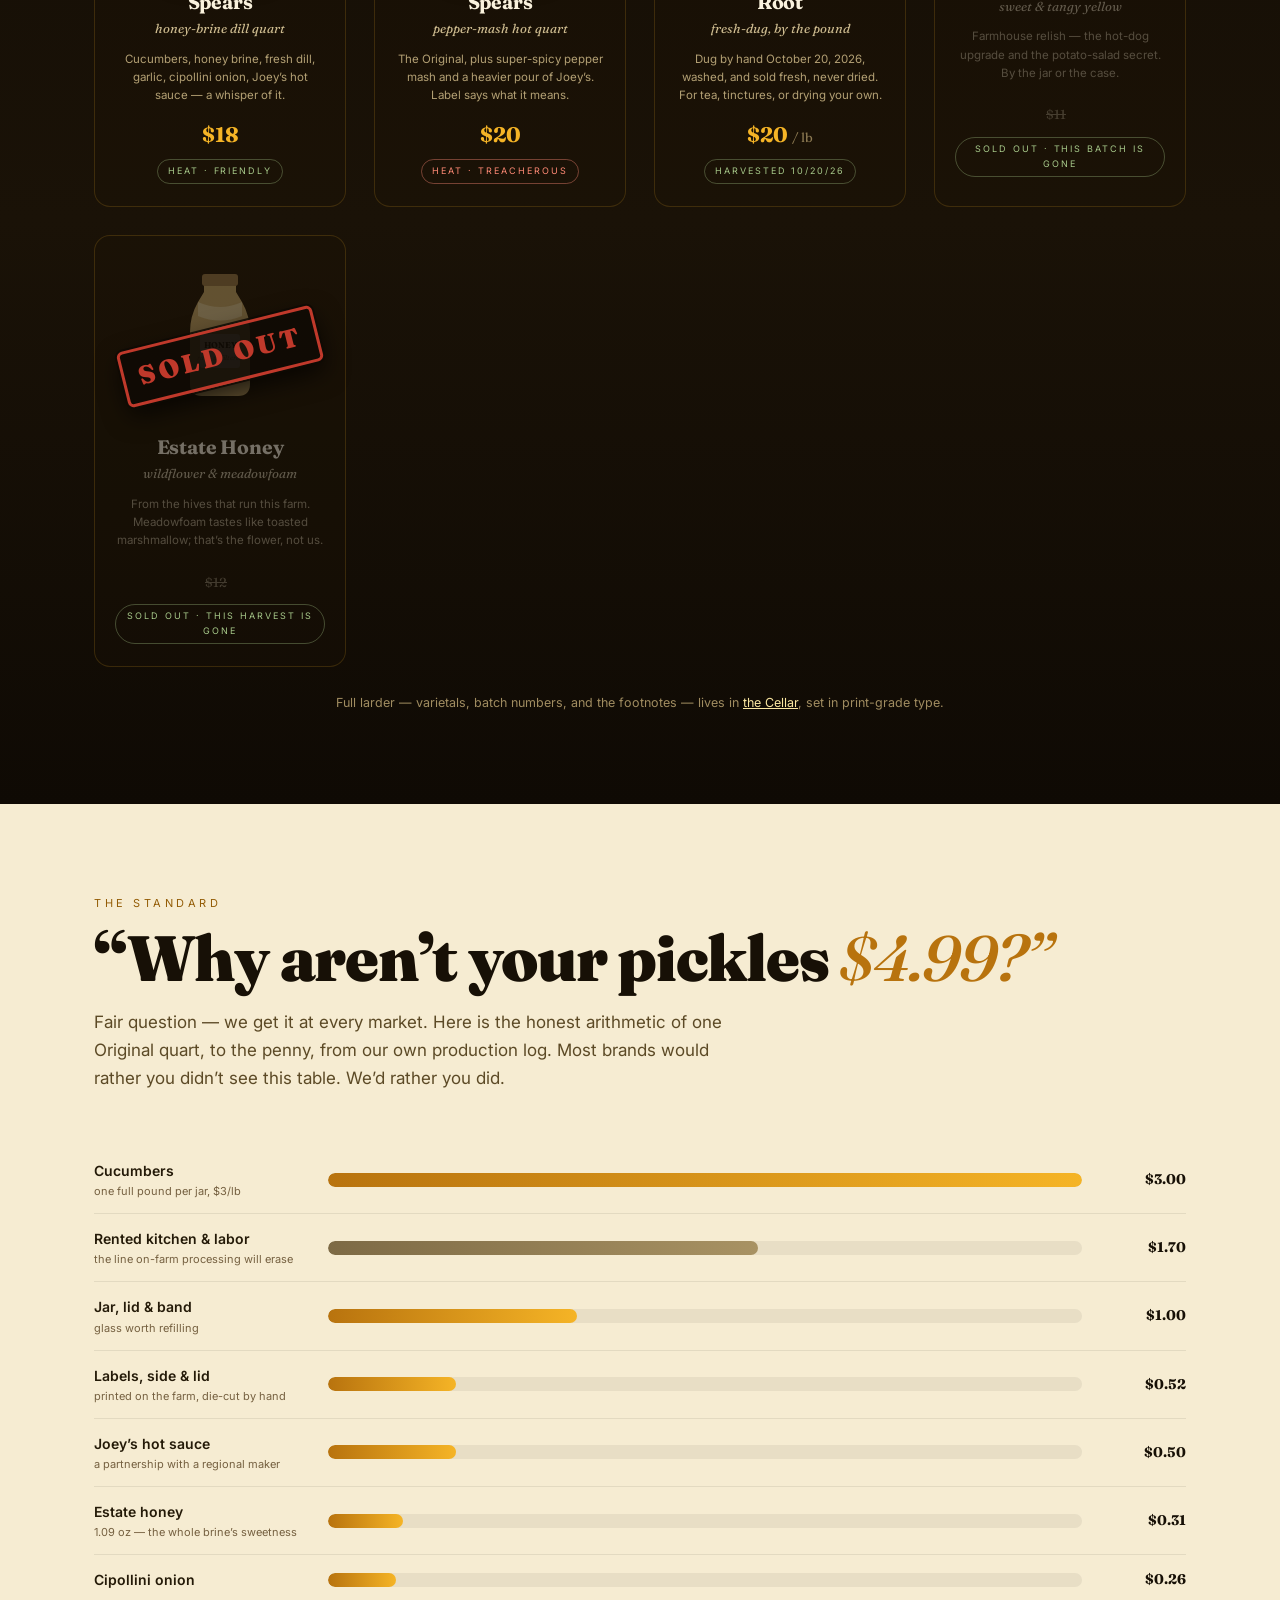
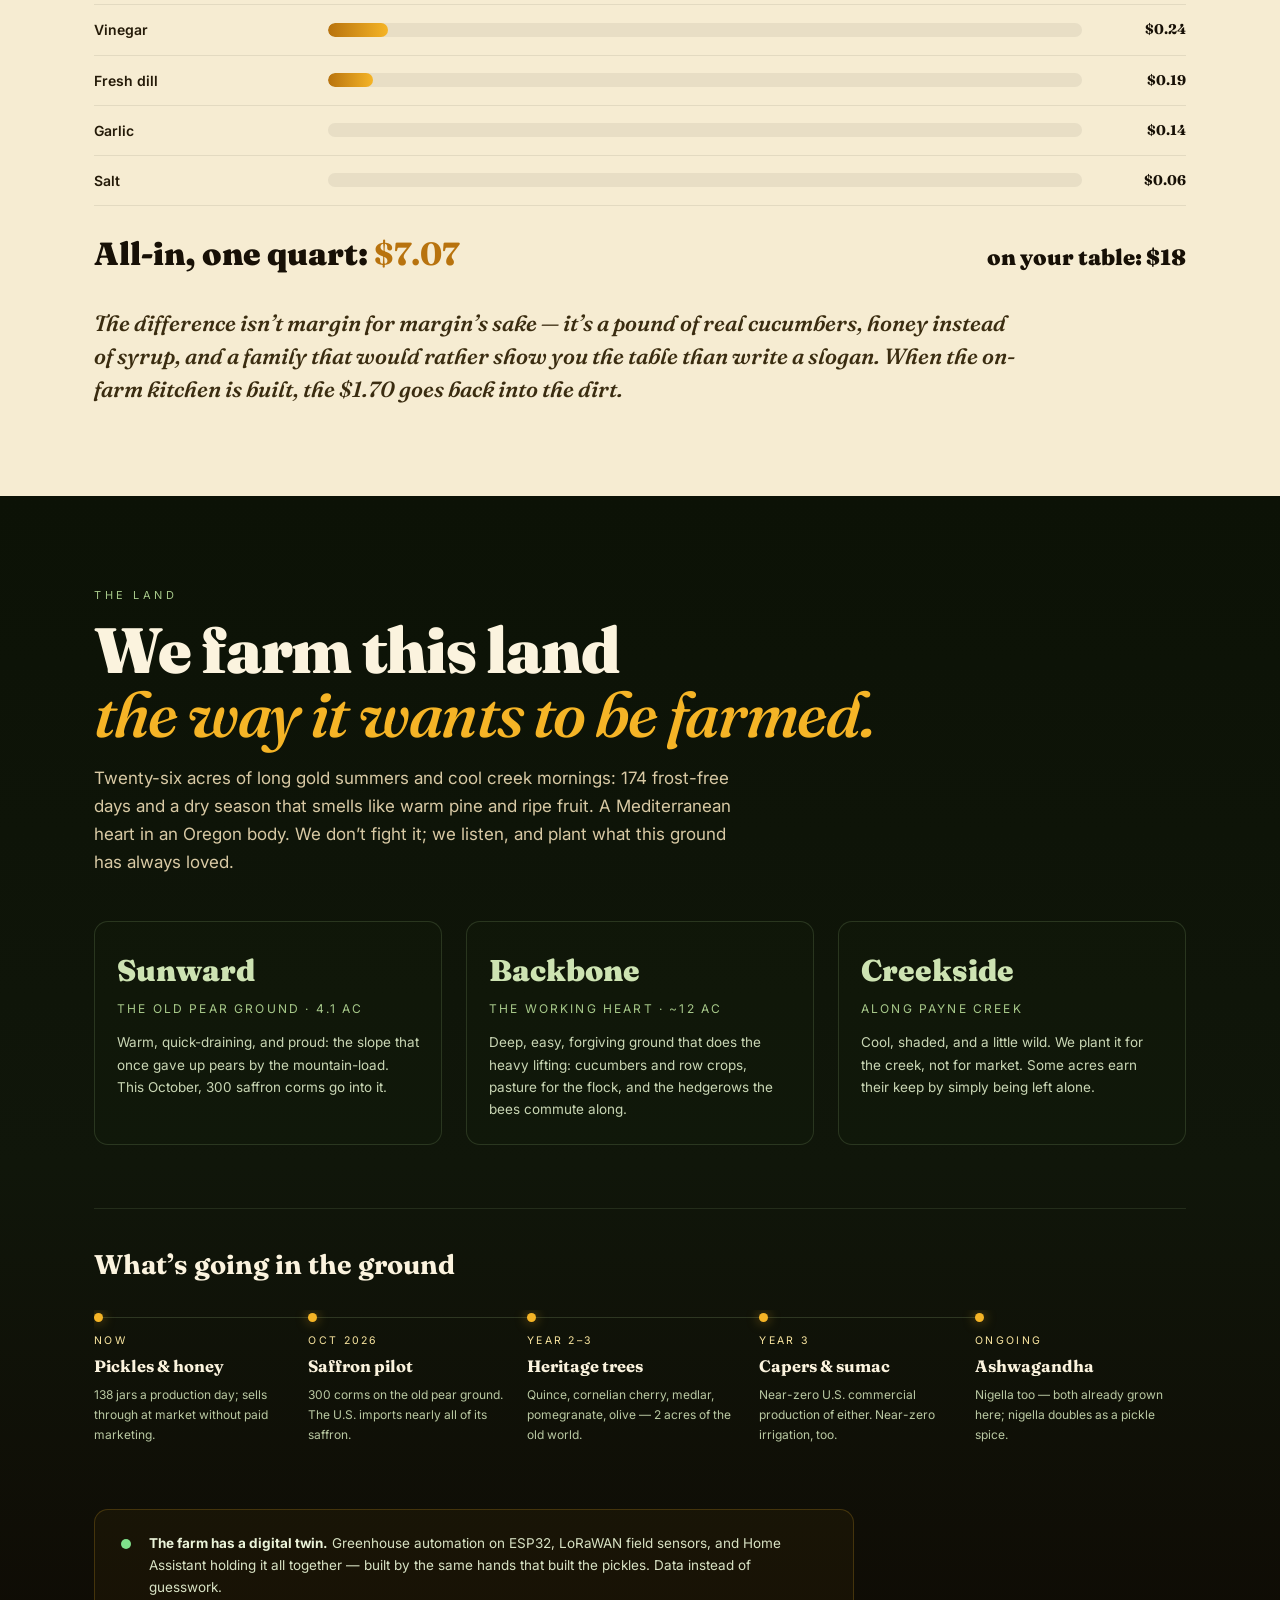
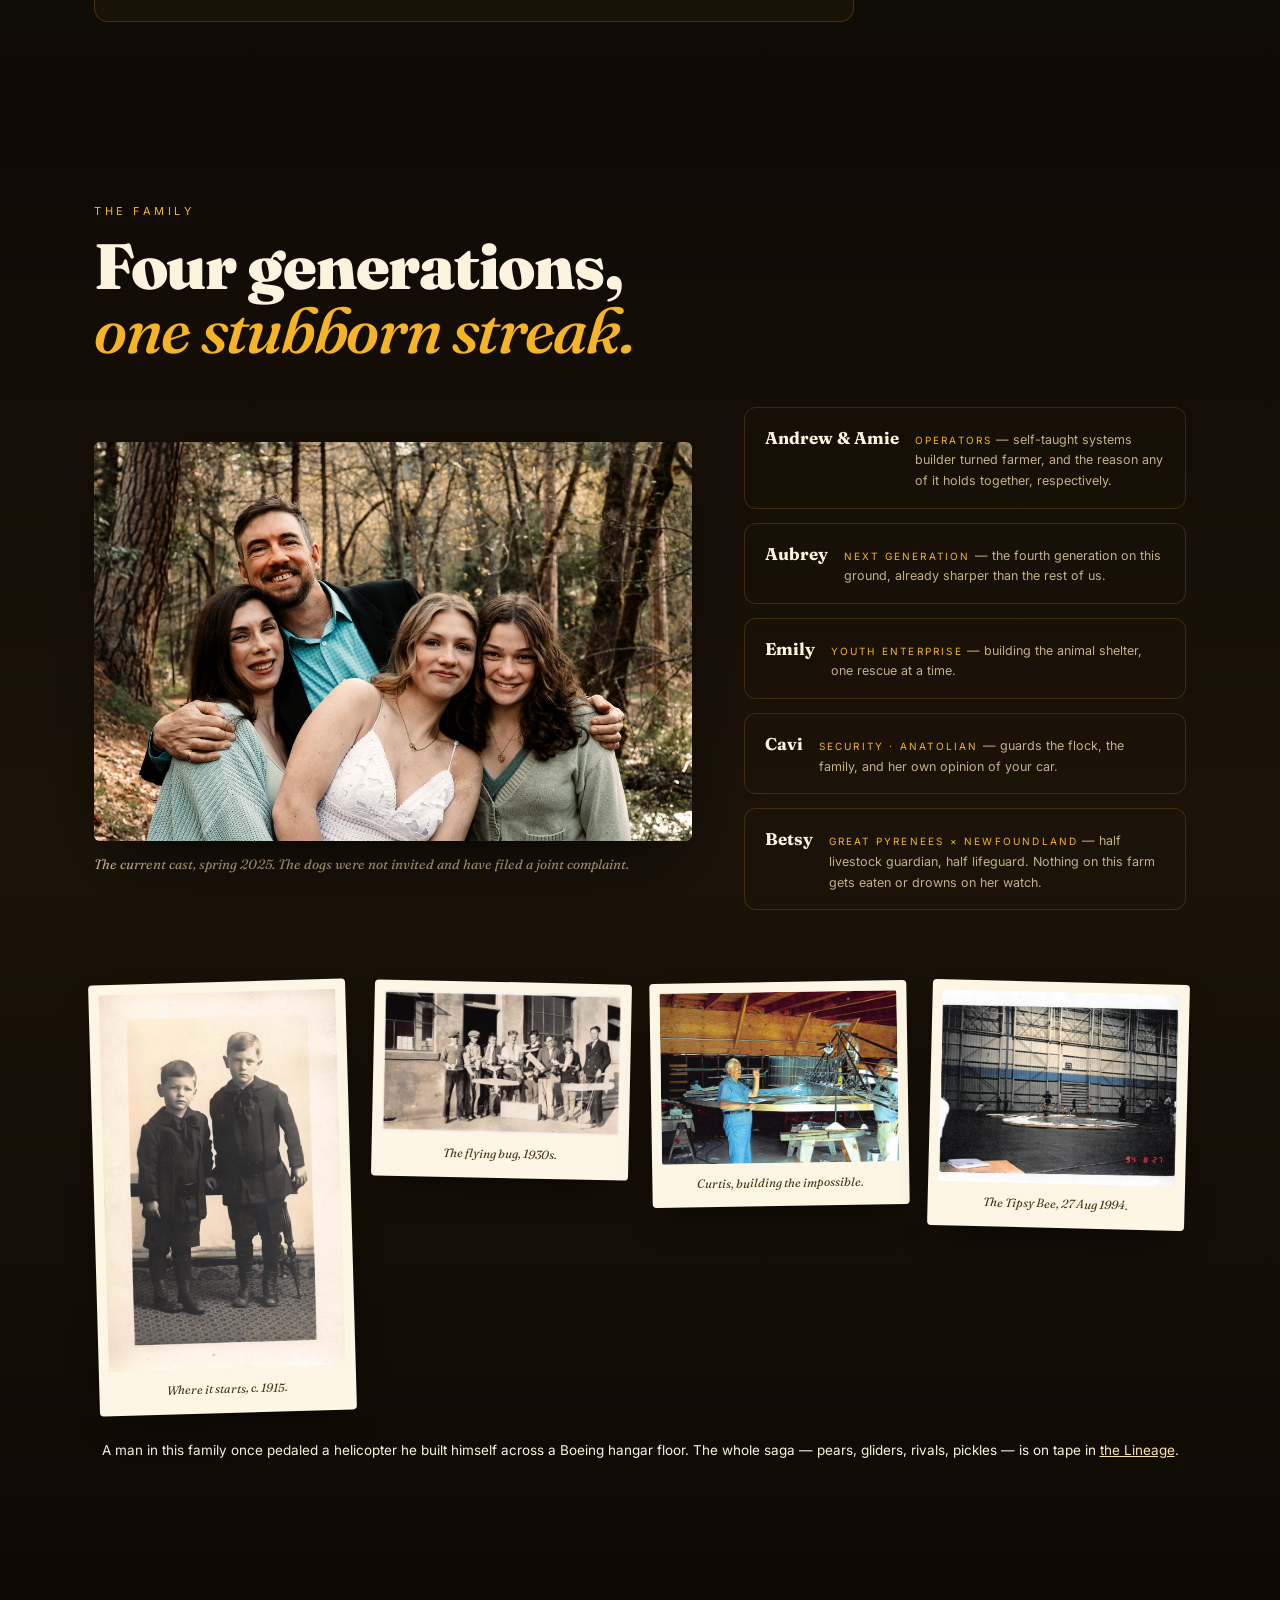
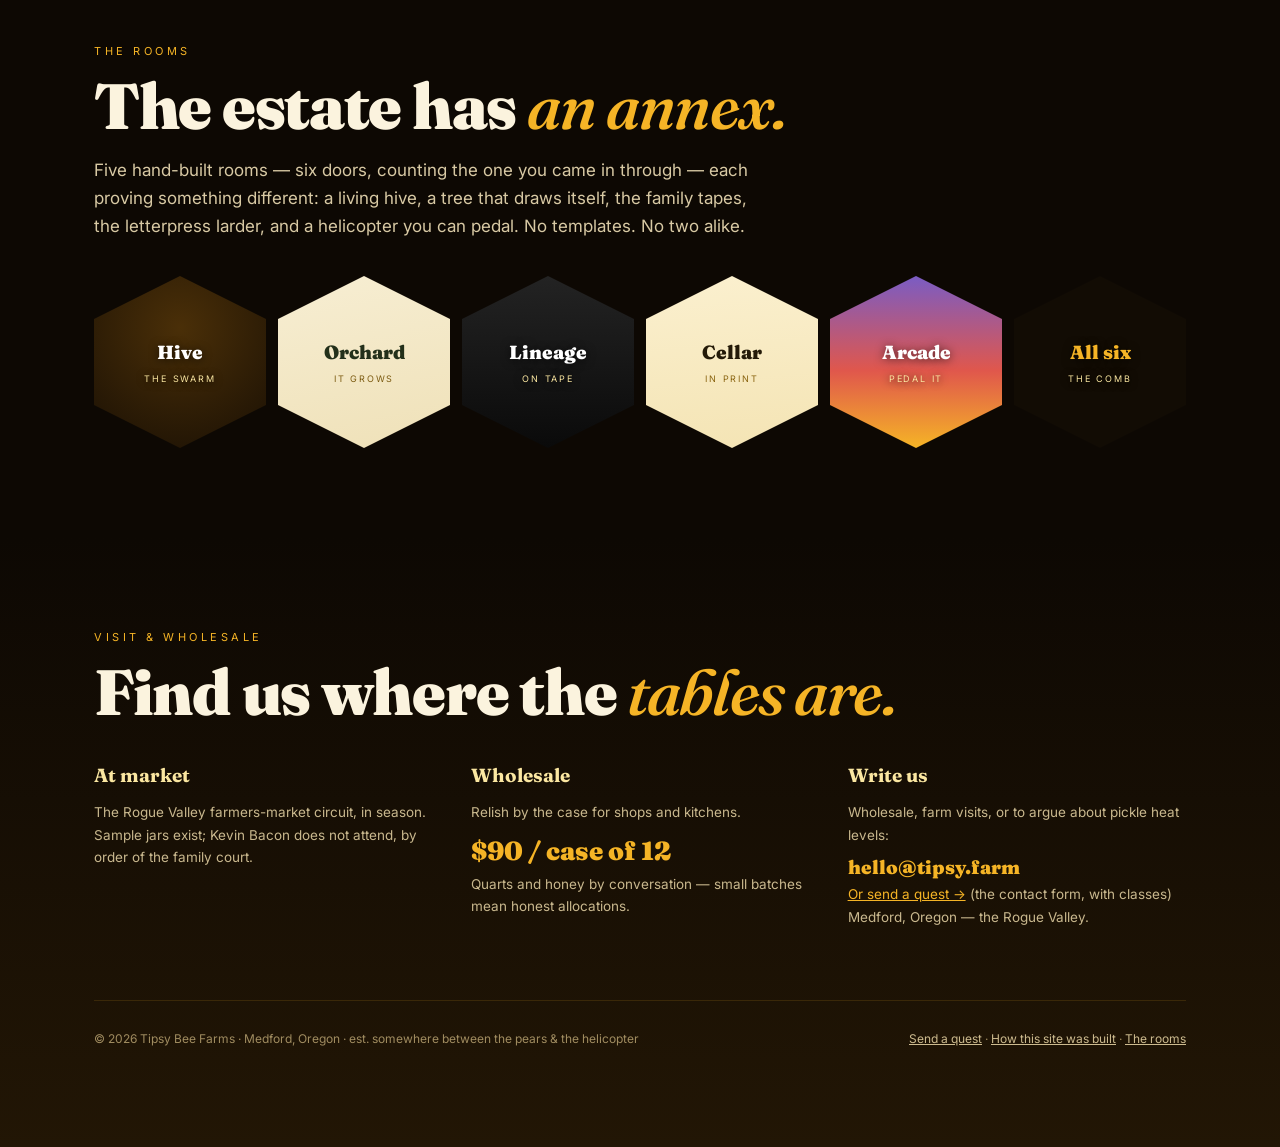
==== commit b73fd97d: "Cavi is a she; both dogs in the caption Co-Authored-By: Claude Opus 5.5 <noreply@anthropic.com>" ====
--- a/index.html
+++ b/index.html
@@ -519,13 +519,13 @@
         <figure class="fam-photo reveal">
           <img src="assets/estate/family-woods.jpg" width="1086" height="724" loading="lazy" decoding="async"
                alt="Andrew, Amie, Aubrey, and Emily Barnes hugging close together among the pines in spring, everyone smiling." />
-          <figcaption>The current cast, spring 2025. The dog was not invited and has filed a complaint.</figcaption>
+          <figcaption>The current cast, spring 2025. The dogs were not invited and have filed a joint complaint.</figcaption>
         </figure>
         <div class="cameos">
           <div class="cameo reveal"><span class="who">Andrew &amp; Amie</span><p><span class="role">Operators</span> — self-taught systems builder turned farmer, and the reason any of it holds together, respectively.</p></div>
           <div class="cameo reveal"><span class="who">Aubrey</span><p><span class="role">Next generation</span> — the fourth generation on this ground, already sharper than the rest of us.</p></div>
           <div class="cameo reveal"><span class="who">Emily</span><p><span class="role">Youth enterprise</span> — building the animal shelter, one rescue at a time.</p></div>
-          <div class="cameo reveal"><span class="who">Cavi</span><p><span class="role">Security · Anatolian</span> — guards the flock, the family, and his own opinion of your car.</p></div>
+          <div class="cameo reveal"><span class="who">Cavi</span><p><span class="role">Security · Anatolian</span> — guards the flock, the family, and her own opinion of your car.</p></div>
           <div class="cameo reveal"><span class="who">Betsy</span><p><span class="role">Great Pyrenees × Newfoundland</span> — half livestock guardian, half lifeguard. Nothing on this farm gets eaten or drowns on her watch.</p></div>
         </div>
       </div>
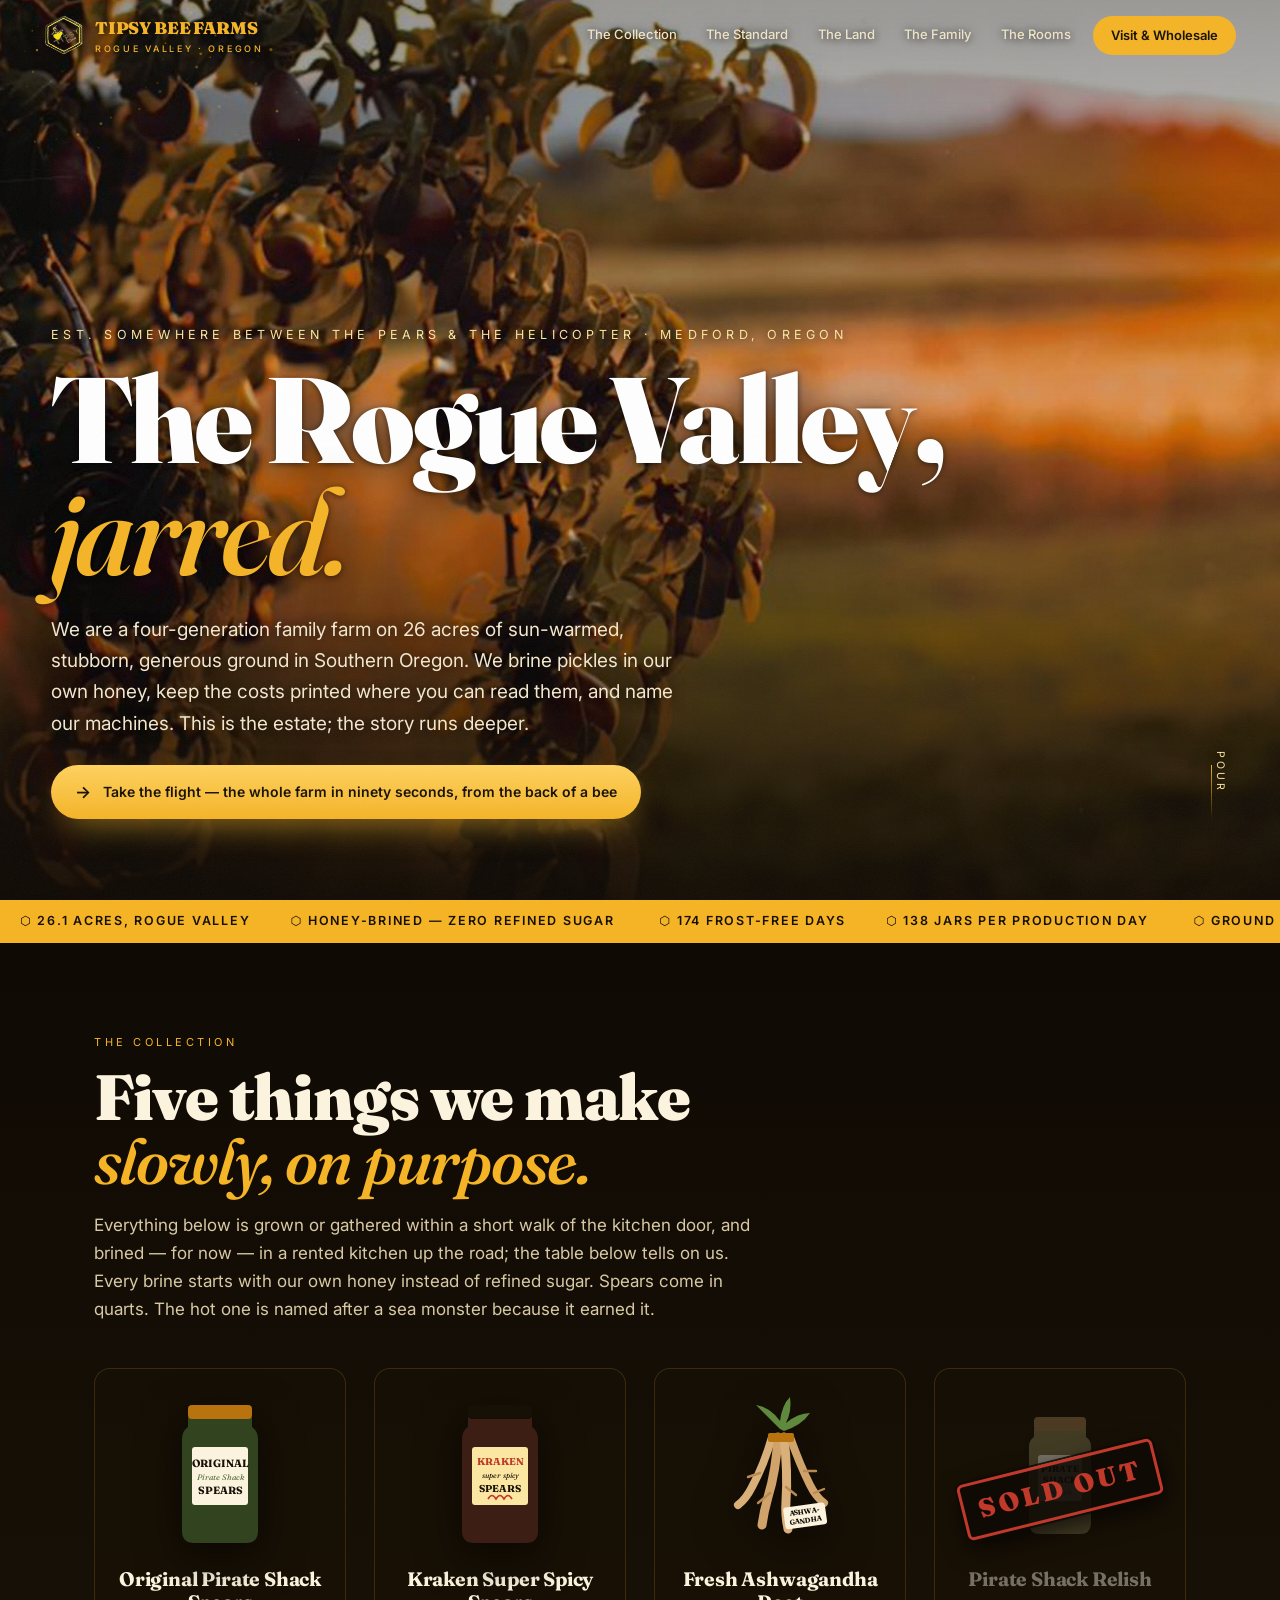
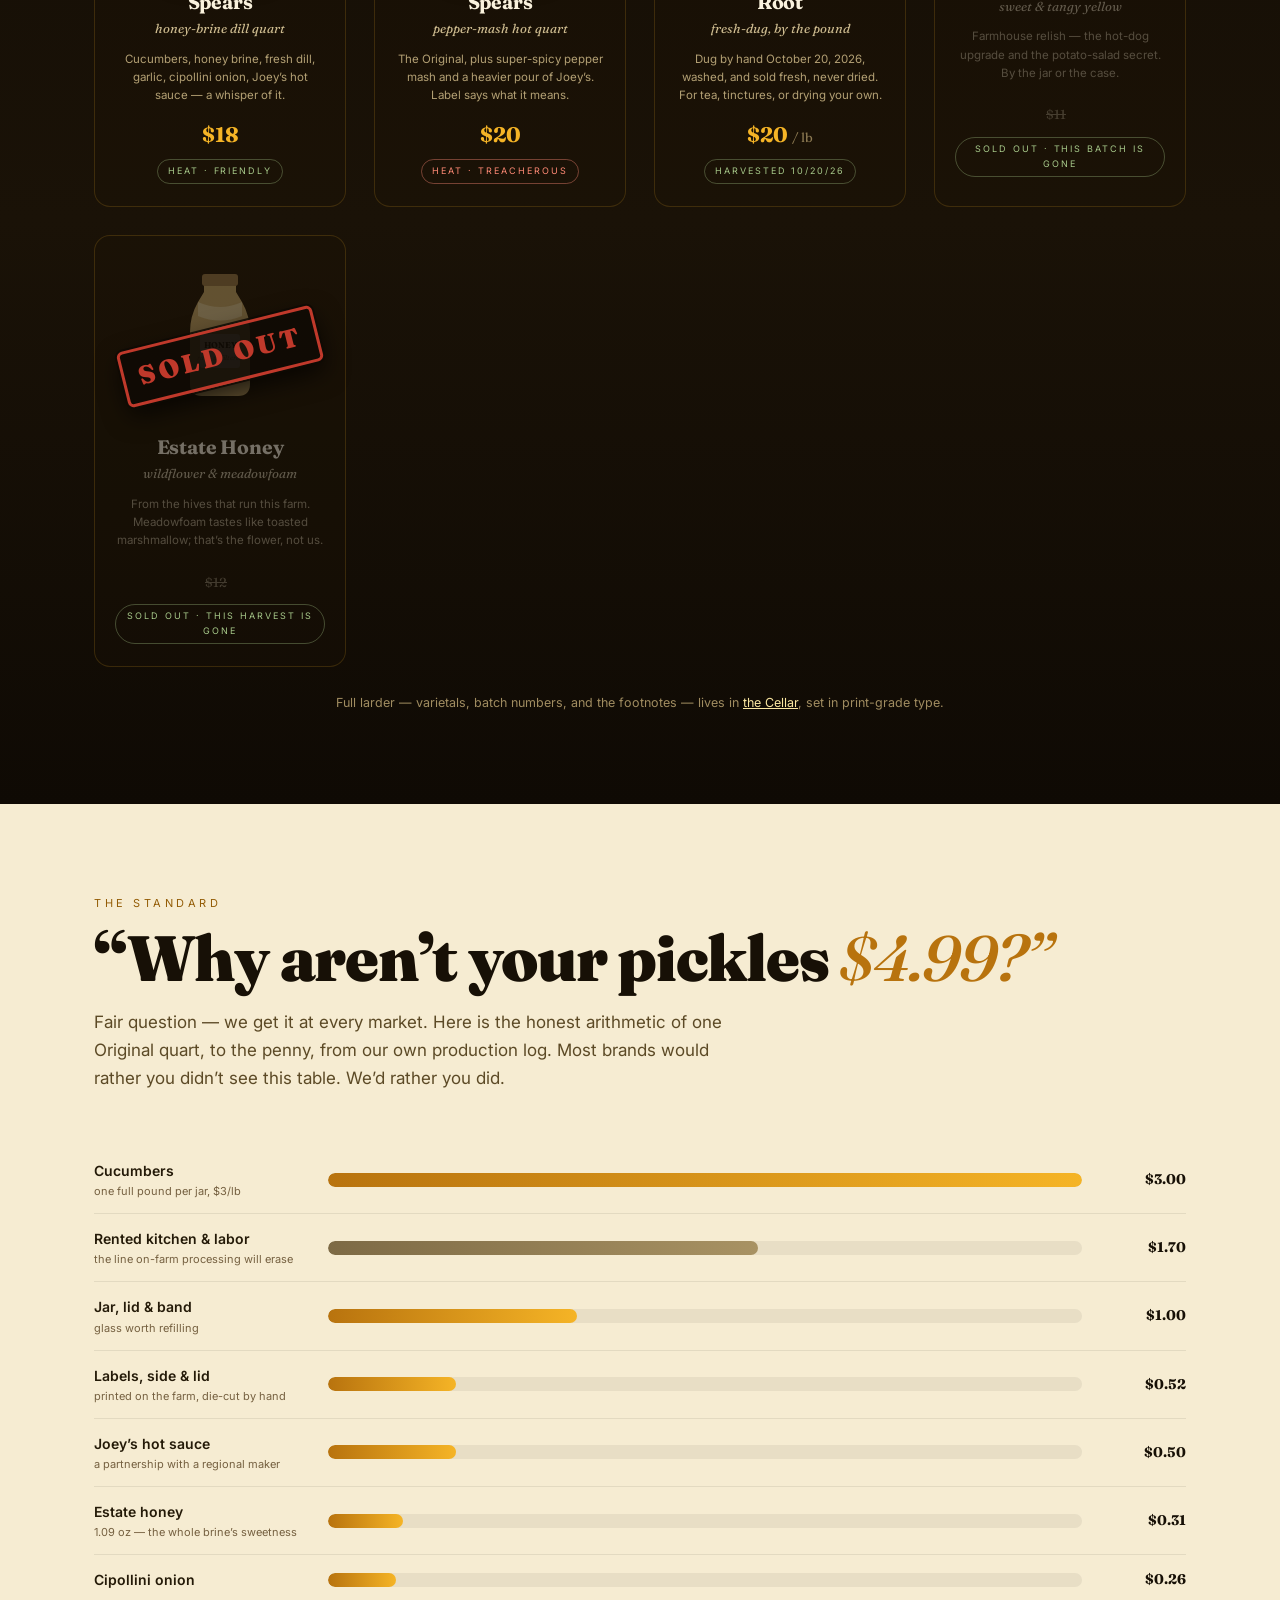
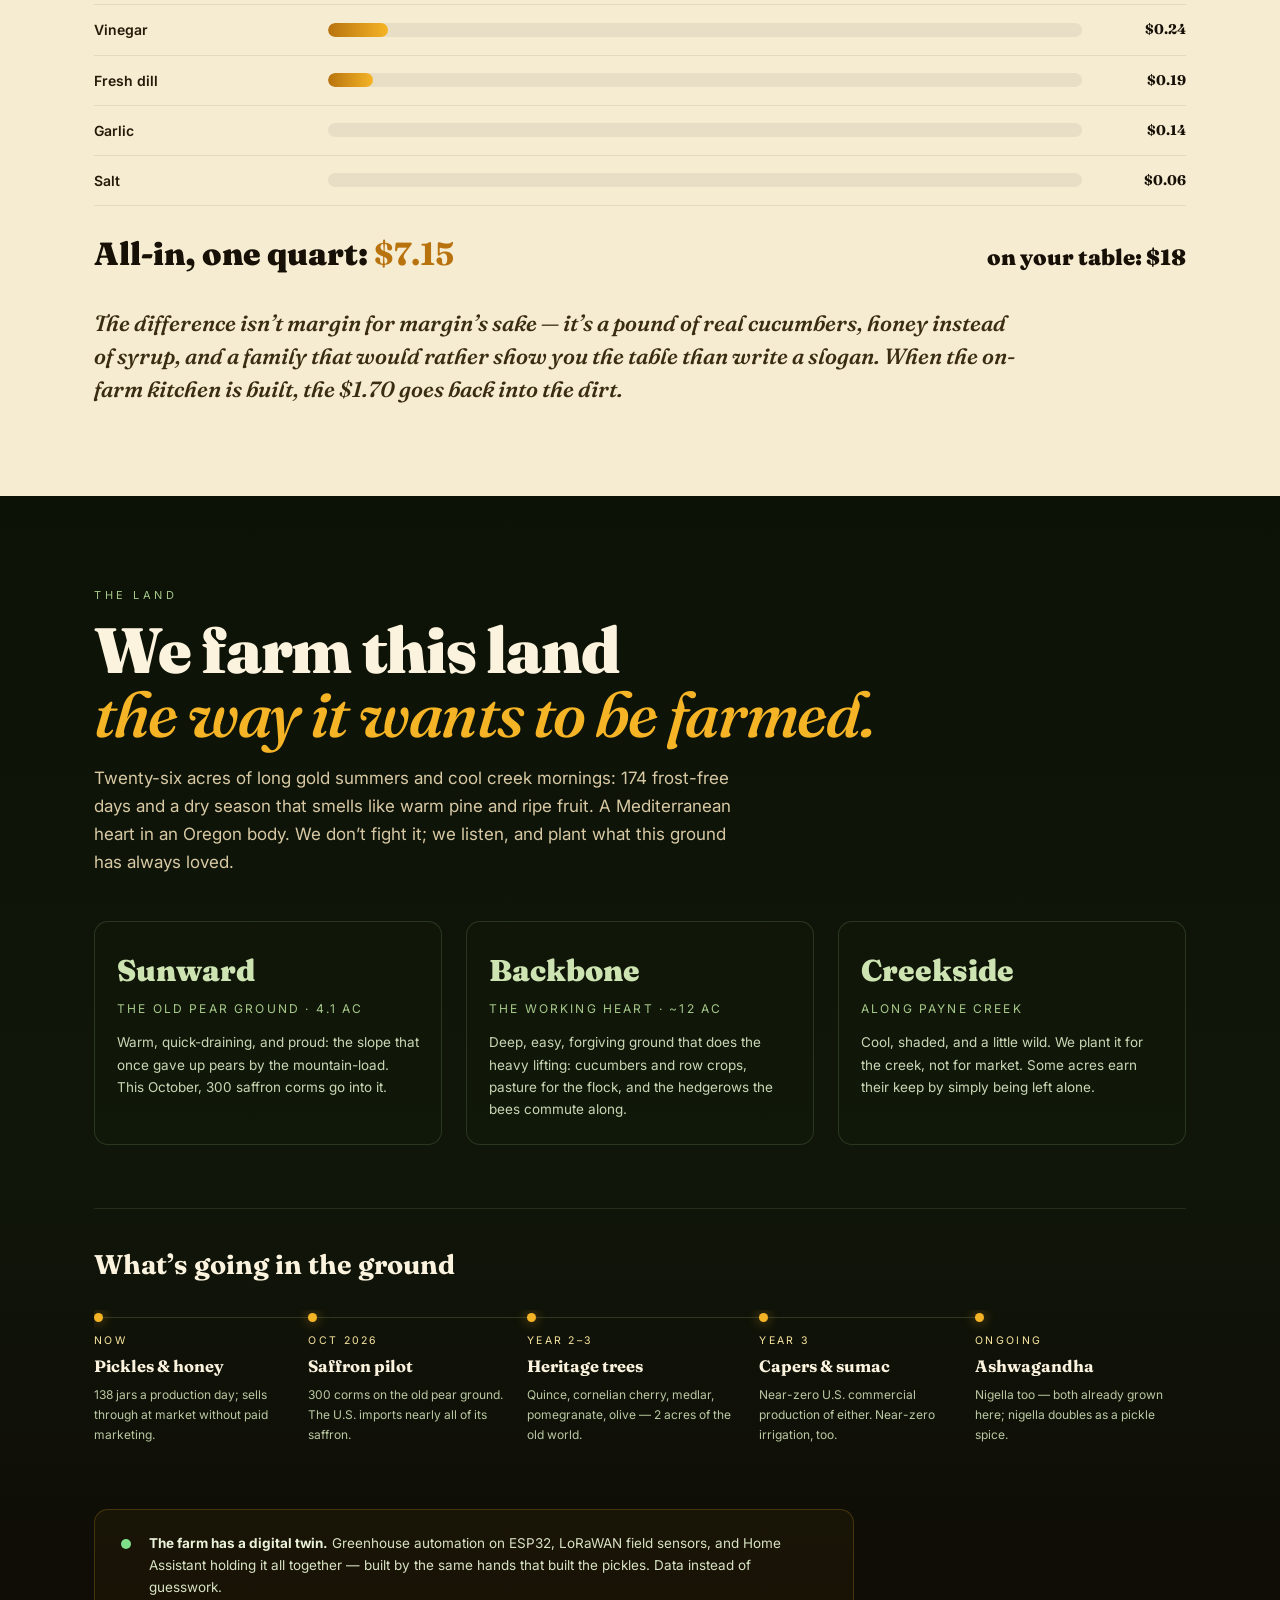
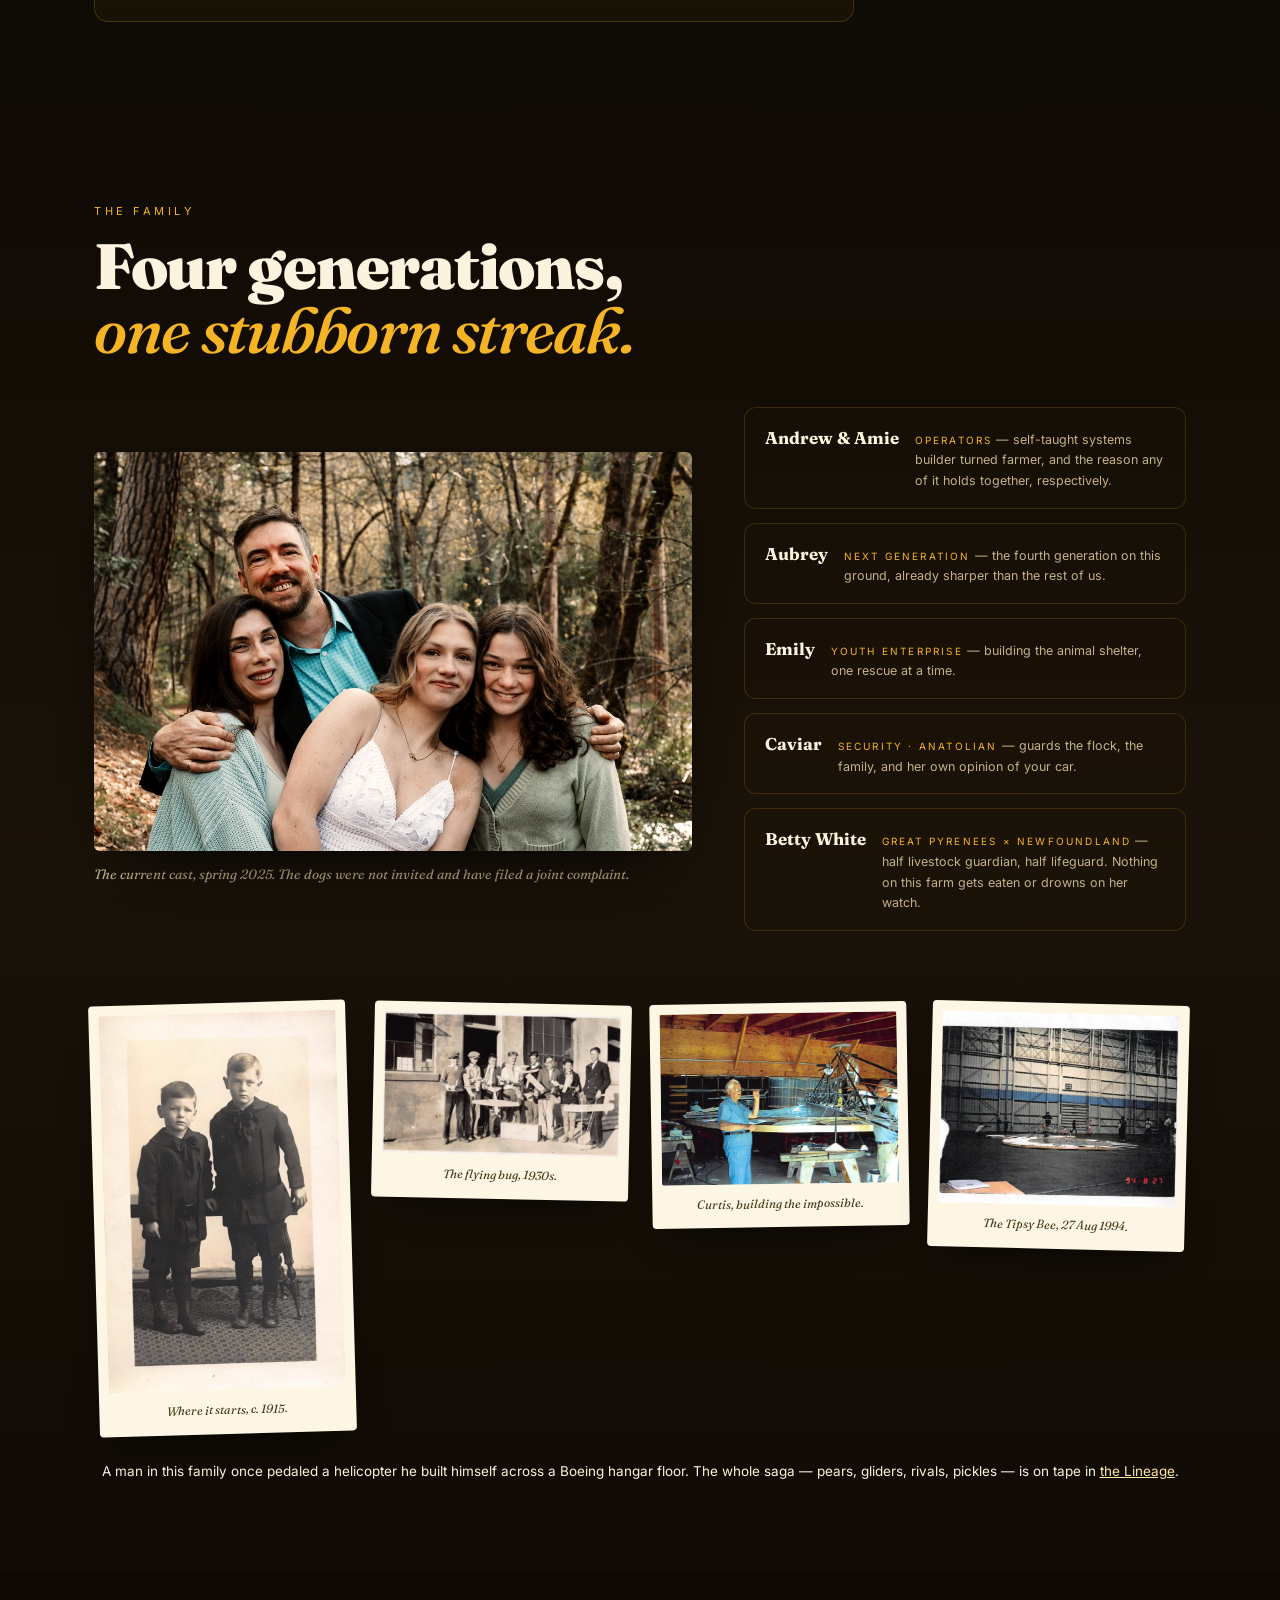
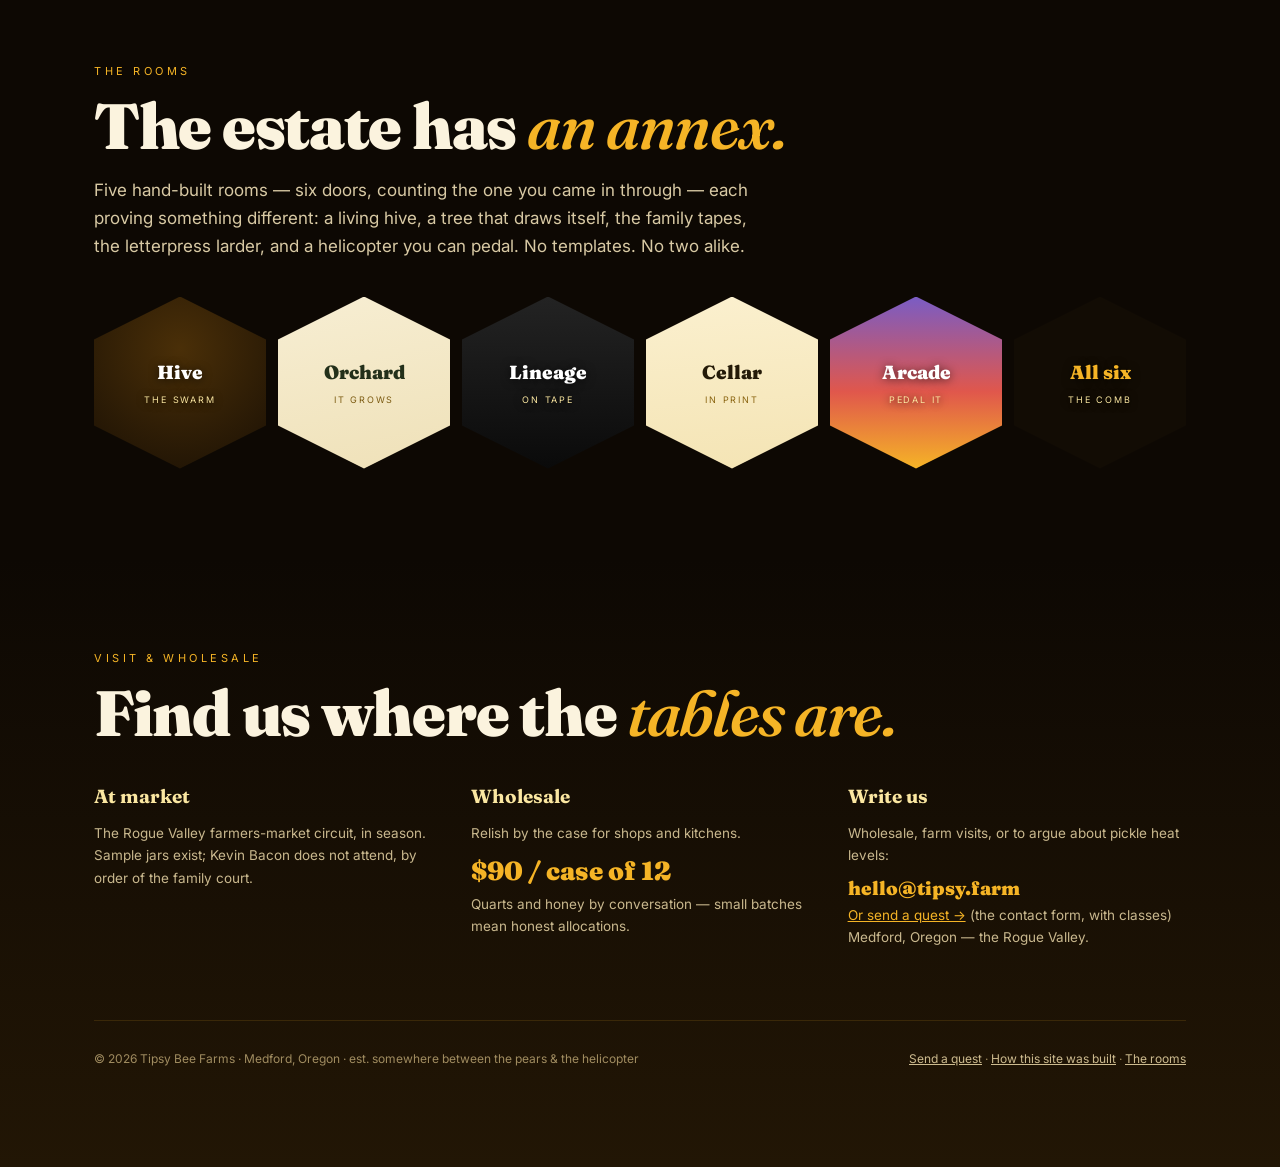
==== commit 3cc11074: "Dogs' full names: Caviar and Betty White Co-Authored-By: Claude Opus 5.5 <noreply@anthropic.com>" ====
--- a/index.html
+++ b/index.html
@@ -525,8 +525,8 @@
           <div class="cameo reveal"><span class="who">Andrew &amp; Amie</span><p><span class="role">Operators</span> — self-taught systems builder turned farmer, and the reason any of it holds together, respectively.</p></div>
           <div class="cameo reveal"><span class="who">Aubrey</span><p><span class="role">Next generation</span> — the fourth generation on this ground, already sharper than the rest of us.</p></div>
           <div class="cameo reveal"><span class="who">Emily</span><p><span class="role">Youth enterprise</span> — building the animal shelter, one rescue at a time.</p></div>
-          <div class="cameo reveal"><span class="who">Cavi</span><p><span class="role">Security · Anatolian</span> — guards the flock, the family, and her own opinion of your car.</p></div>
-          <div class="cameo reveal"><span class="who">Betsy</span><p><span class="role">Great Pyrenees × Newfoundland</span> — half livestock guardian, half lifeguard. Nothing on this farm gets eaten or drowns on her watch.</p></div>
+          <div class="cameo reveal"><span class="who">Caviar</span><p><span class="role">Security · Anatolian</span> — guards the flock, the family, and her own opinion of your car.</p></div>
+          <div class="cameo reveal"><span class="who">Betty White</span><p><span class="role">Great Pyrenees × Newfoundland</span> — half livestock guardian, half lifeguard. Nothing on this farm gets eaten or drowns on her watch.</p></div>
         </div>
       </div>
 
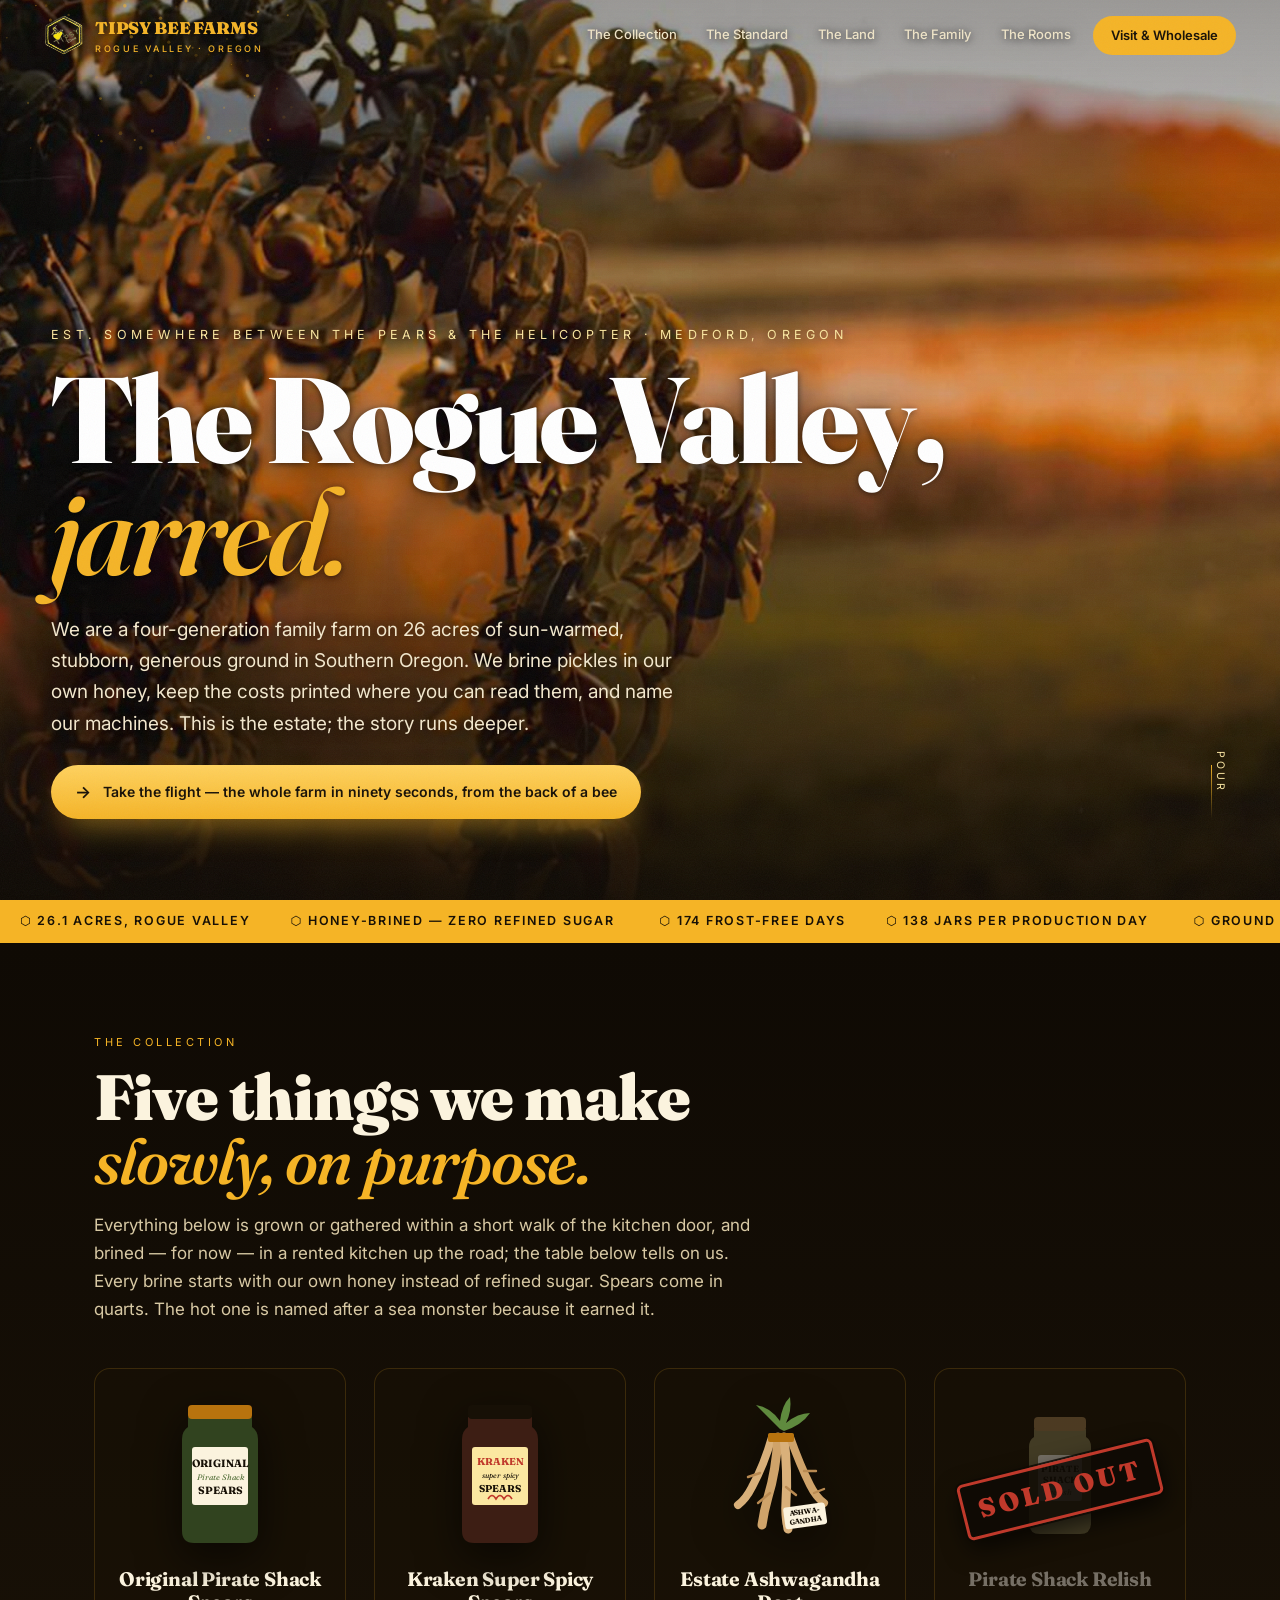
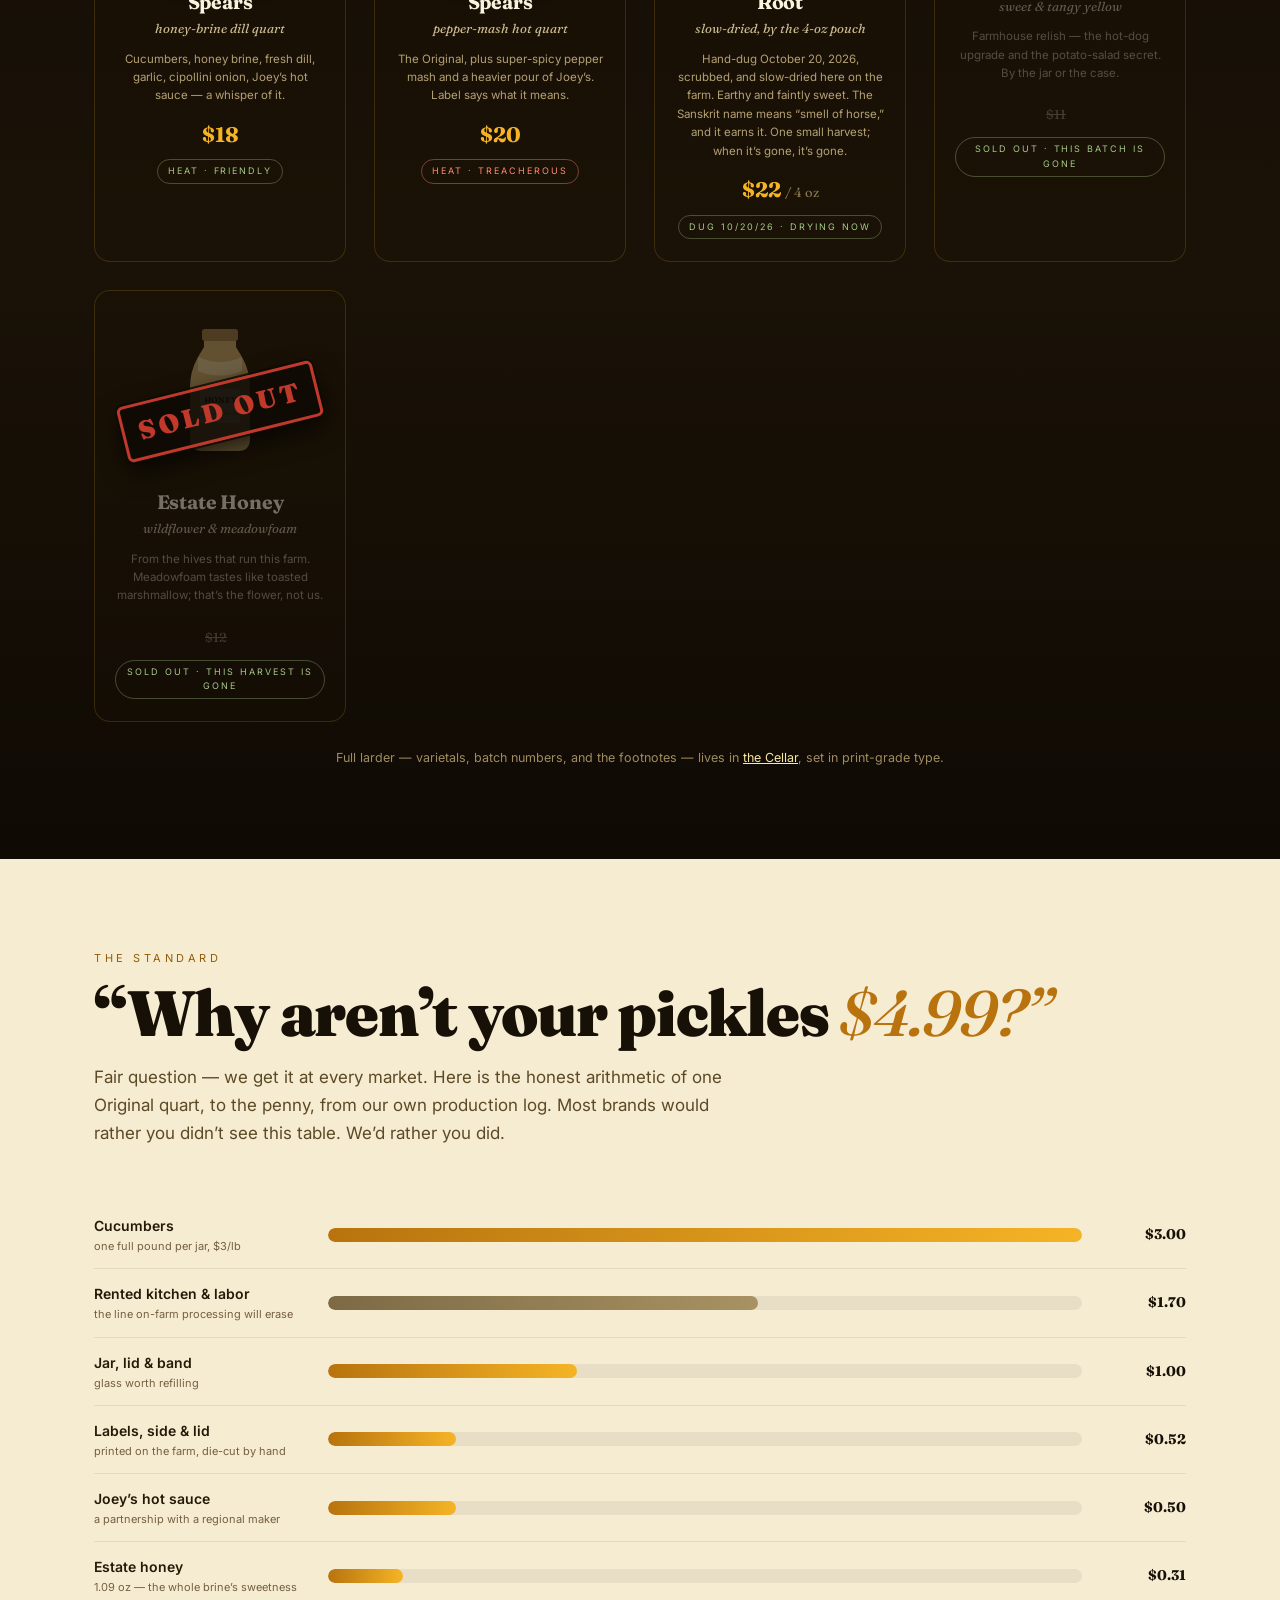
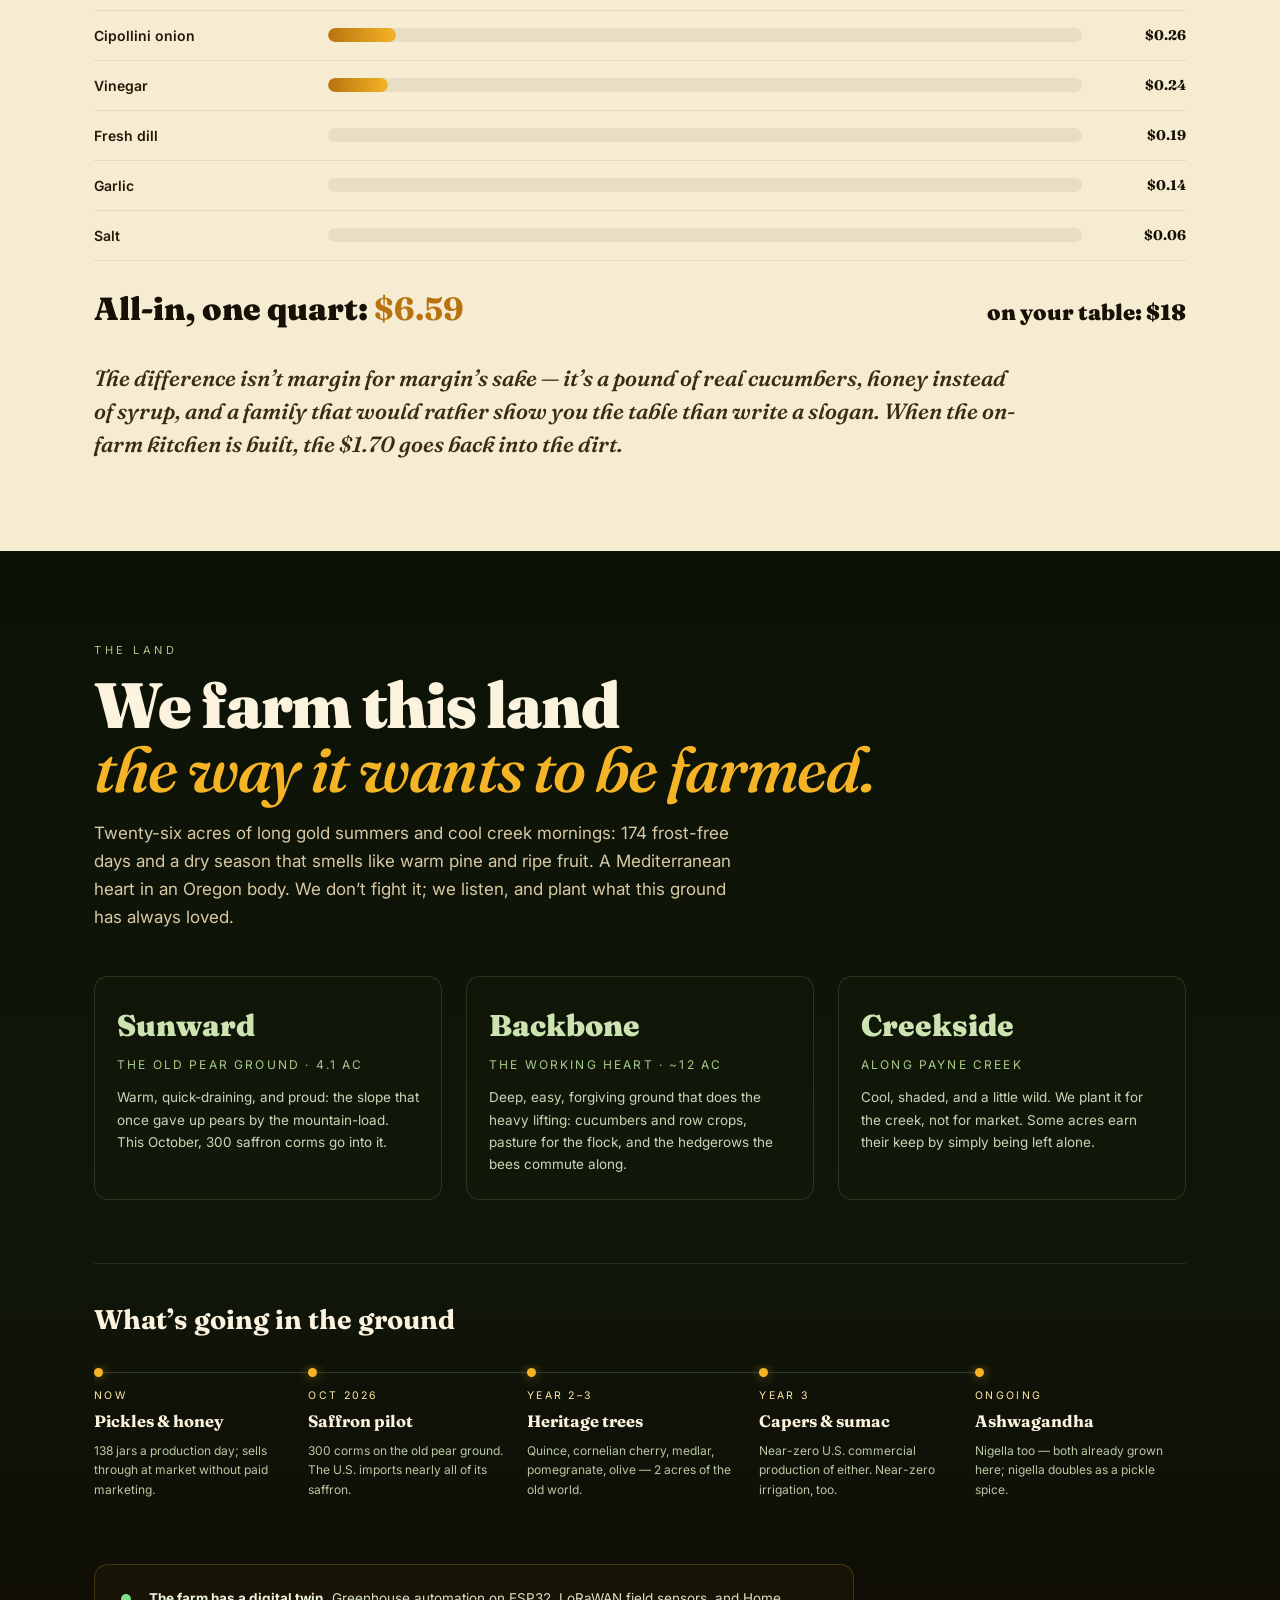
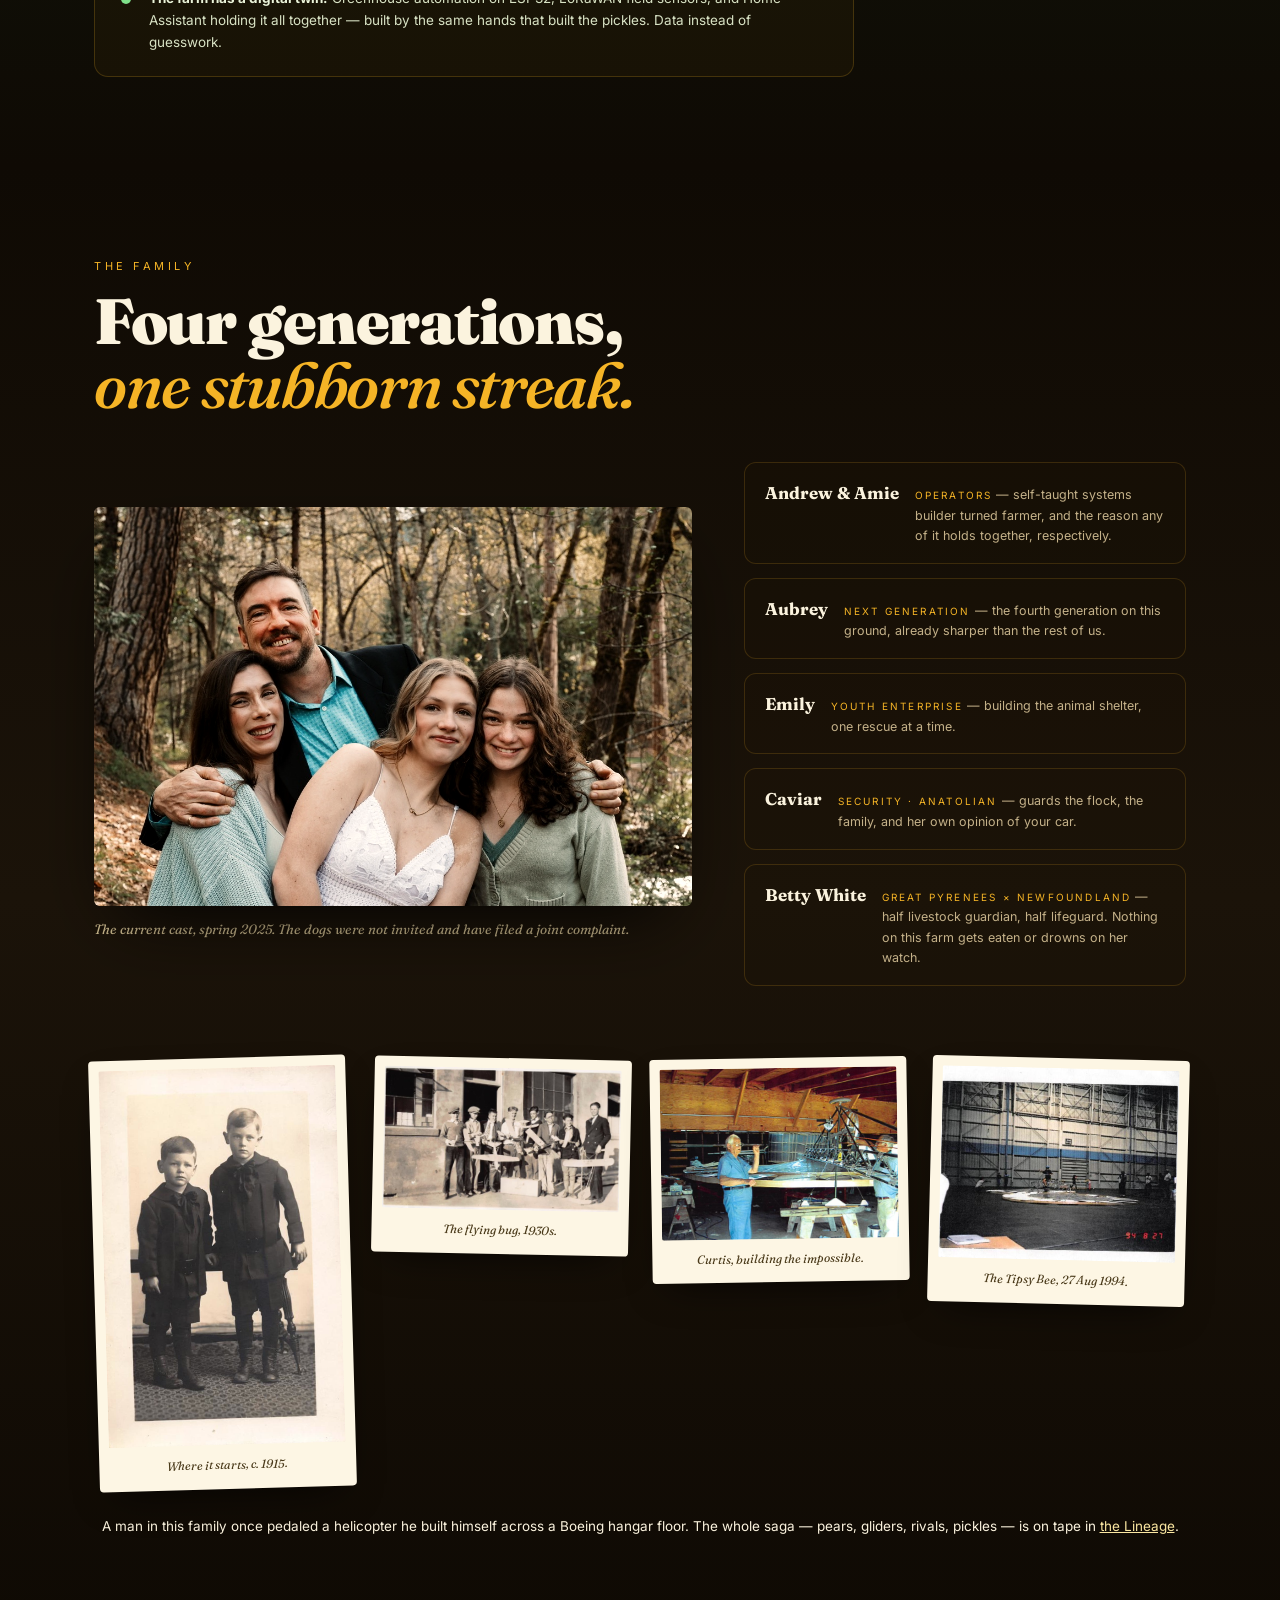
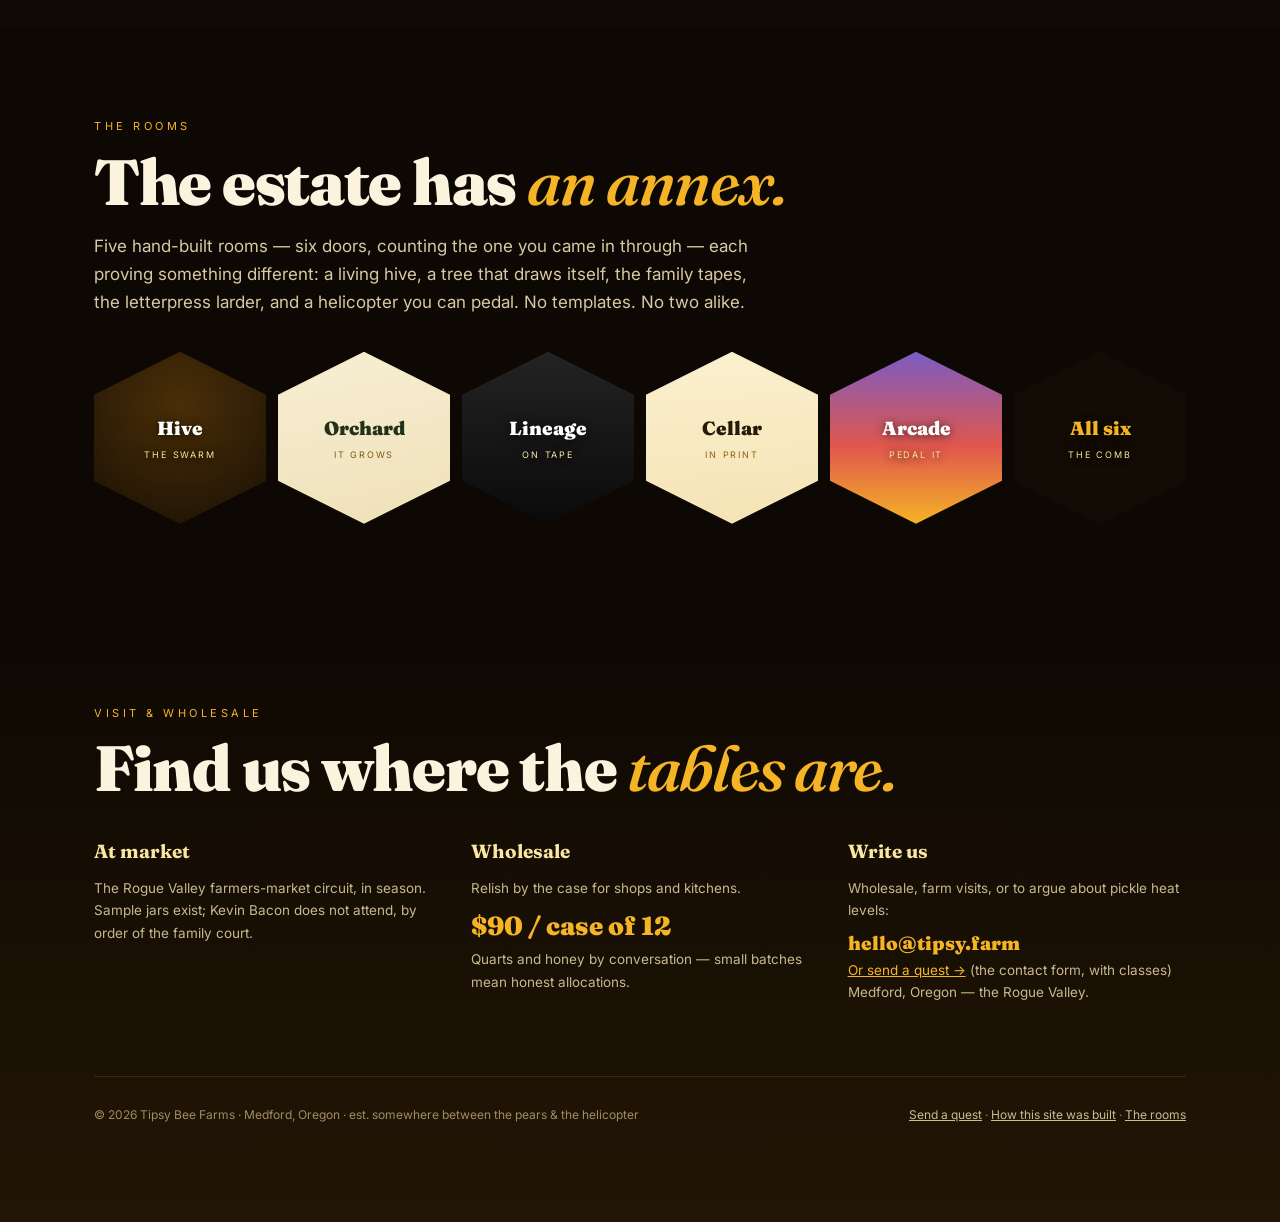
==== commit 7864ff6e: "Ashwagandha: slow-dried estate root, $22 per 4 oz Co-Authored-By: Claude Opus 5.5 <noreply@anthropic" ====
--- a/index.html
+++ b/index.html
@@ -15,13 +15,13 @@
   "@context": "https://schema.org",
   "@type": "LocalBusiness",
   "name": "Tipsy Bee Farms",
-  "description": "Four-generation family farm in the Rogue Valley: honey-brined pickles, raw honey, and fresh-dug ashwagandha root.",
+  "description": "Four-generation family farm in the Rogue Valley: honey-brined pickles, raw honey, and slow-dried ashwagandha root.",
   "address": { "@type": "PostalAddress", "addressLocality": "Medford", "addressRegion": "OR", "addressCountry": "US" },
   "email": "hello@tipsy.farm",
   "makesOffer": [
     { "@type": "Offer", "itemOffered": { "@type": "Product", "name": "Original Pirate Shack Spears", "description": "Honey-brine dill pickle spears, quart jar" }, "price": "18.00", "priceCurrency": "USD" },
     { "@type": "Offer", "itemOffered": { "@type": "Product", "name": "Kraken Super Spicy Spears", "description": "Pepper-mash hot pickle spears, quart jar" }, "price": "20.00", "priceCurrency": "USD" },
-    { "@type": "Offer", "itemOffered": { "@type": "Product", "name": "Fresh Ashwagandha Root", "description": "Hand-dug fresh ashwagandha root, harvested October 20, 2026, sold by the pound" }, "price": "20.00", "priceCurrency": "USD", "availability": "https://schema.org/InStock" },
+    { "@type": "Offer", "itemOffered": { "@type": "Product", "name": "Estate Ashwagandha Root", "description": "Hand-dug ashwagandha root harvested October 20, 2026, slow-dried on the farm, 4 oz pouch" }, "price": "22.00", "priceCurrency": "USD", "availability": "https://schema.org/PreOrder" },
     { "@type": "Offer", "itemOffered": { "@type": "Product", "name": "Pirate Shack Relish", "description": "Sweet and tangy farmhouse relish" }, "price": "11.00", "priceCurrency": "USD", "availability": "https://schema.org/OutOfStock" },
     { "@type": "Offer", "itemOffered": { "@type": "Product", "name": "Estate Honey", "description": "Raw wildflower and meadowfoam honey" }, "price": "12.00", "priceCurrency": "USD", "availability": "https://schema.org/OutOfStock" }
   ]
@@ -376,11 +376,11 @@
               <text x="77" y="128" text-anchor="middle" font-family="Fraunces,serif" font-size="7" font-weight="700" fill="#171006">GANDHA</text>
             </g>
           </svg>
-          <h3>Fresh Ashwagandha Root</h3>
-          <p class="style">fresh-dug, by the pound</p>
-          <p class="ing">Dug by hand October 20, 2026, washed, and sold fresh, never dried. For tea, tinctures, or drying your own.</p>
-          <p class="price">$20 <span style="color:#8d7a52;font-size:13px;font-weight:400">/ lb</span></p>
-          <span class="badge mild">Harvested 10/20/26</span>
+          <h3>Estate Ashwagandha Root</h3>
+          <p class="style">slow-dried, by the 4-oz pouch</p>
+          <p class="ing">Hand-dug October 20, 2026, scrubbed, and slow-dried here on the farm. Earthy and faintly sweet. The Sanskrit name means “smell of horse,” and it earns it. One small harvest; when it’s gone, it’s gone.</p>
+          <p class="price">$22 <span style="color:#8d7a52;font-size:13px;font-weight:400">/ 4 oz</span></p>
+          <span class="badge mild">Dug 10/20/26 · drying now</span>
         </article>
 
         <article class="jar-card reveal sold-out">
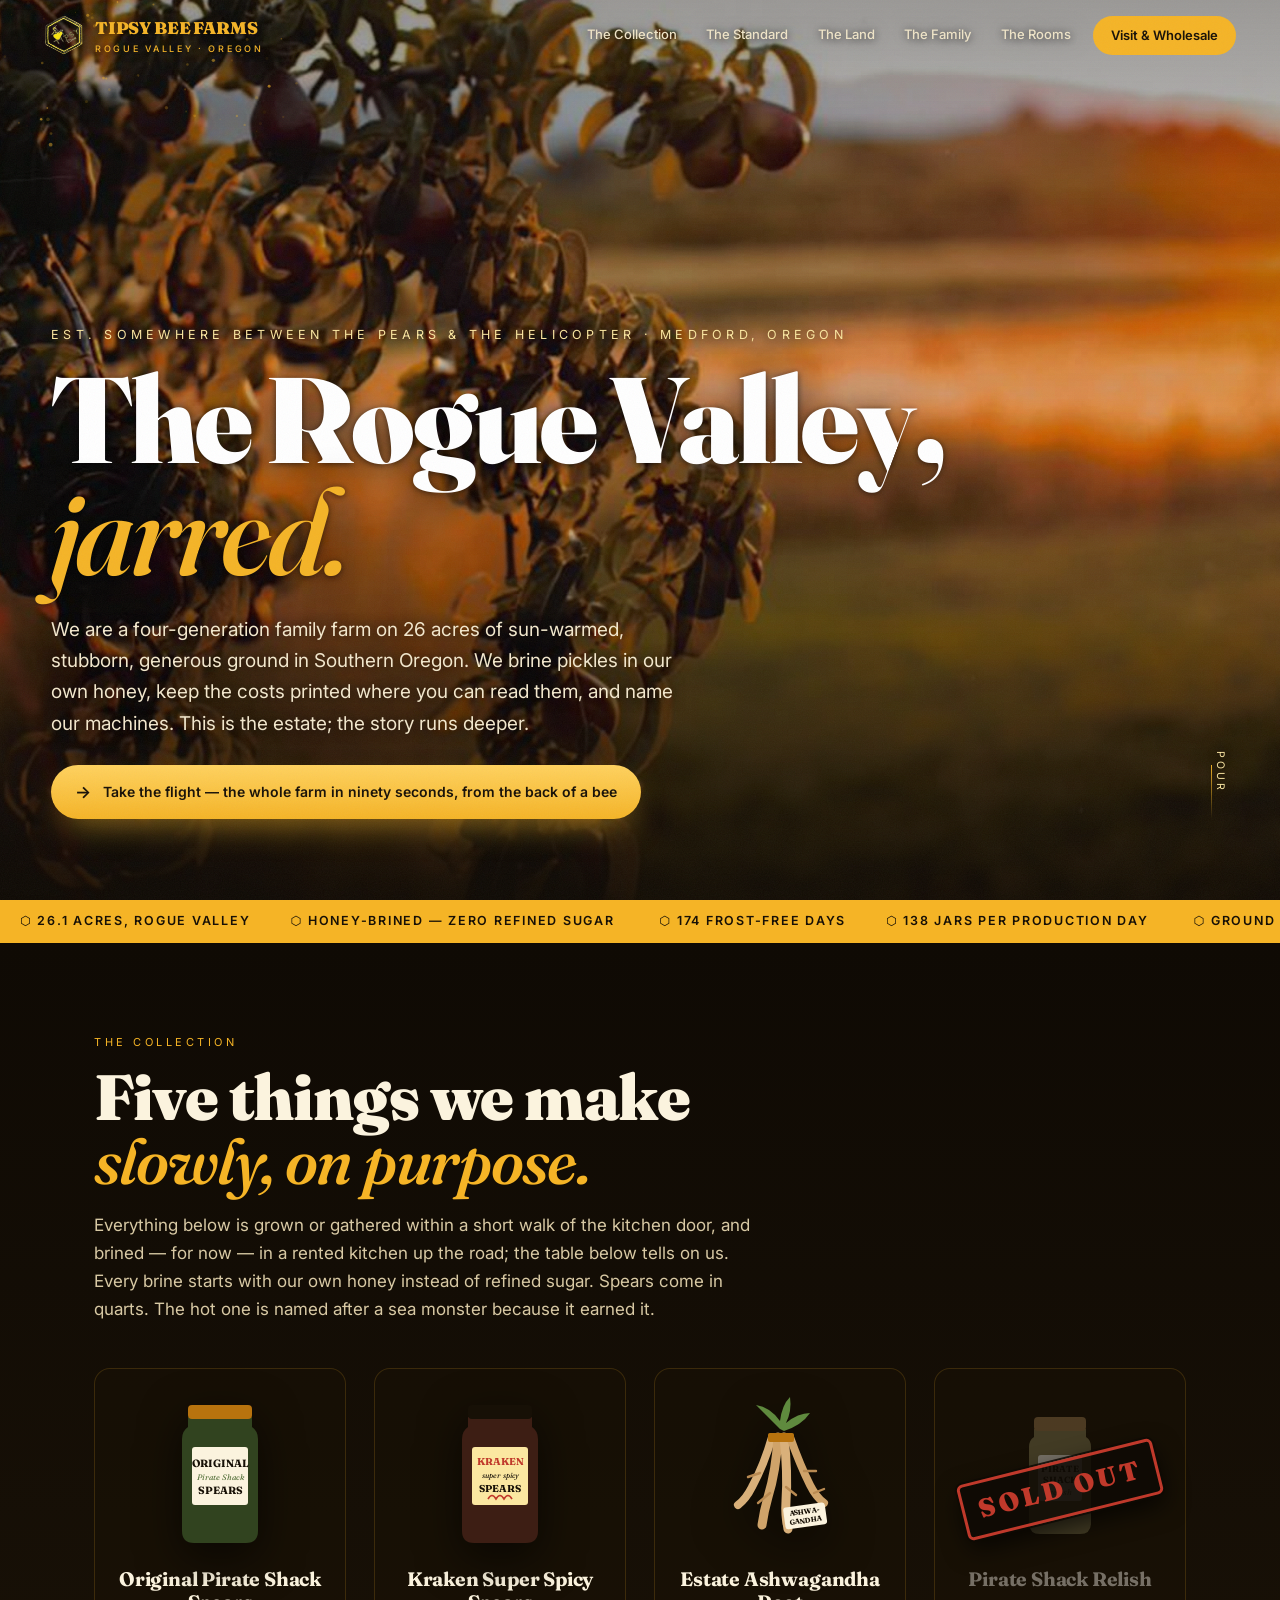
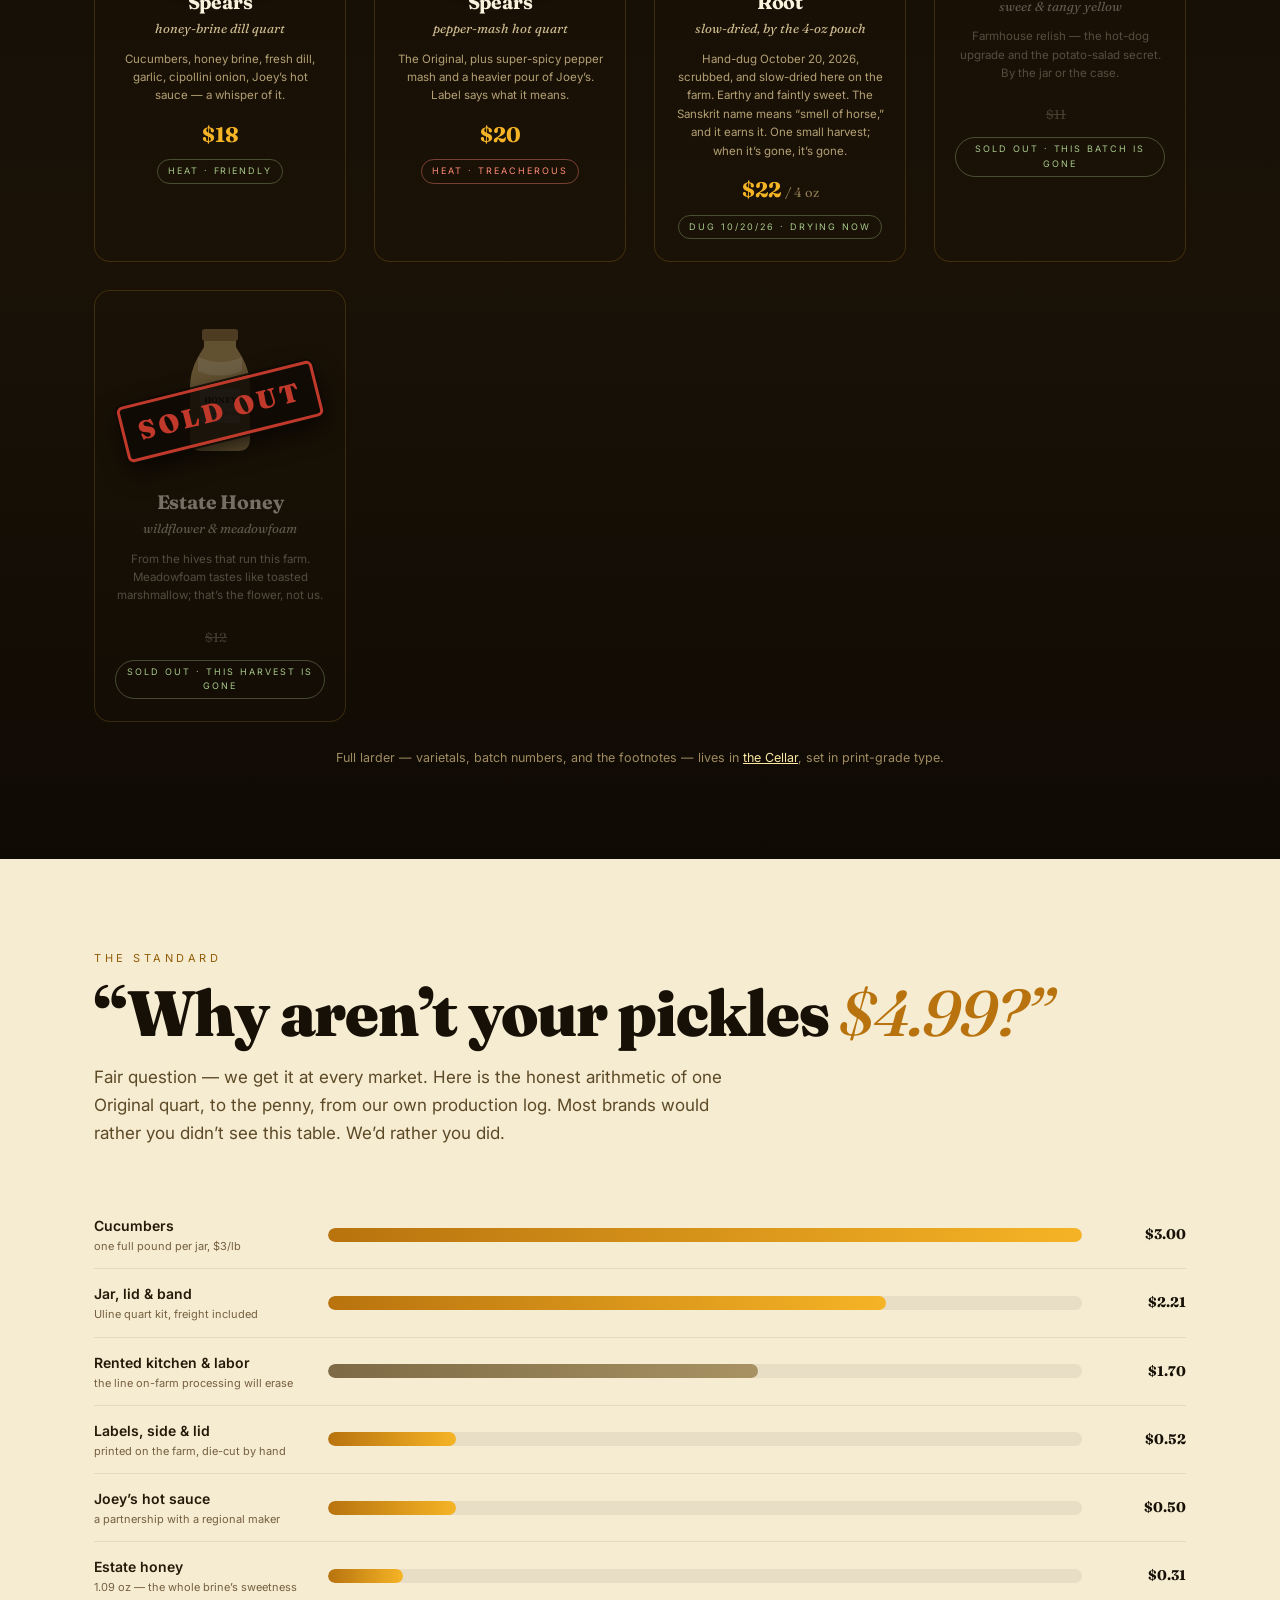
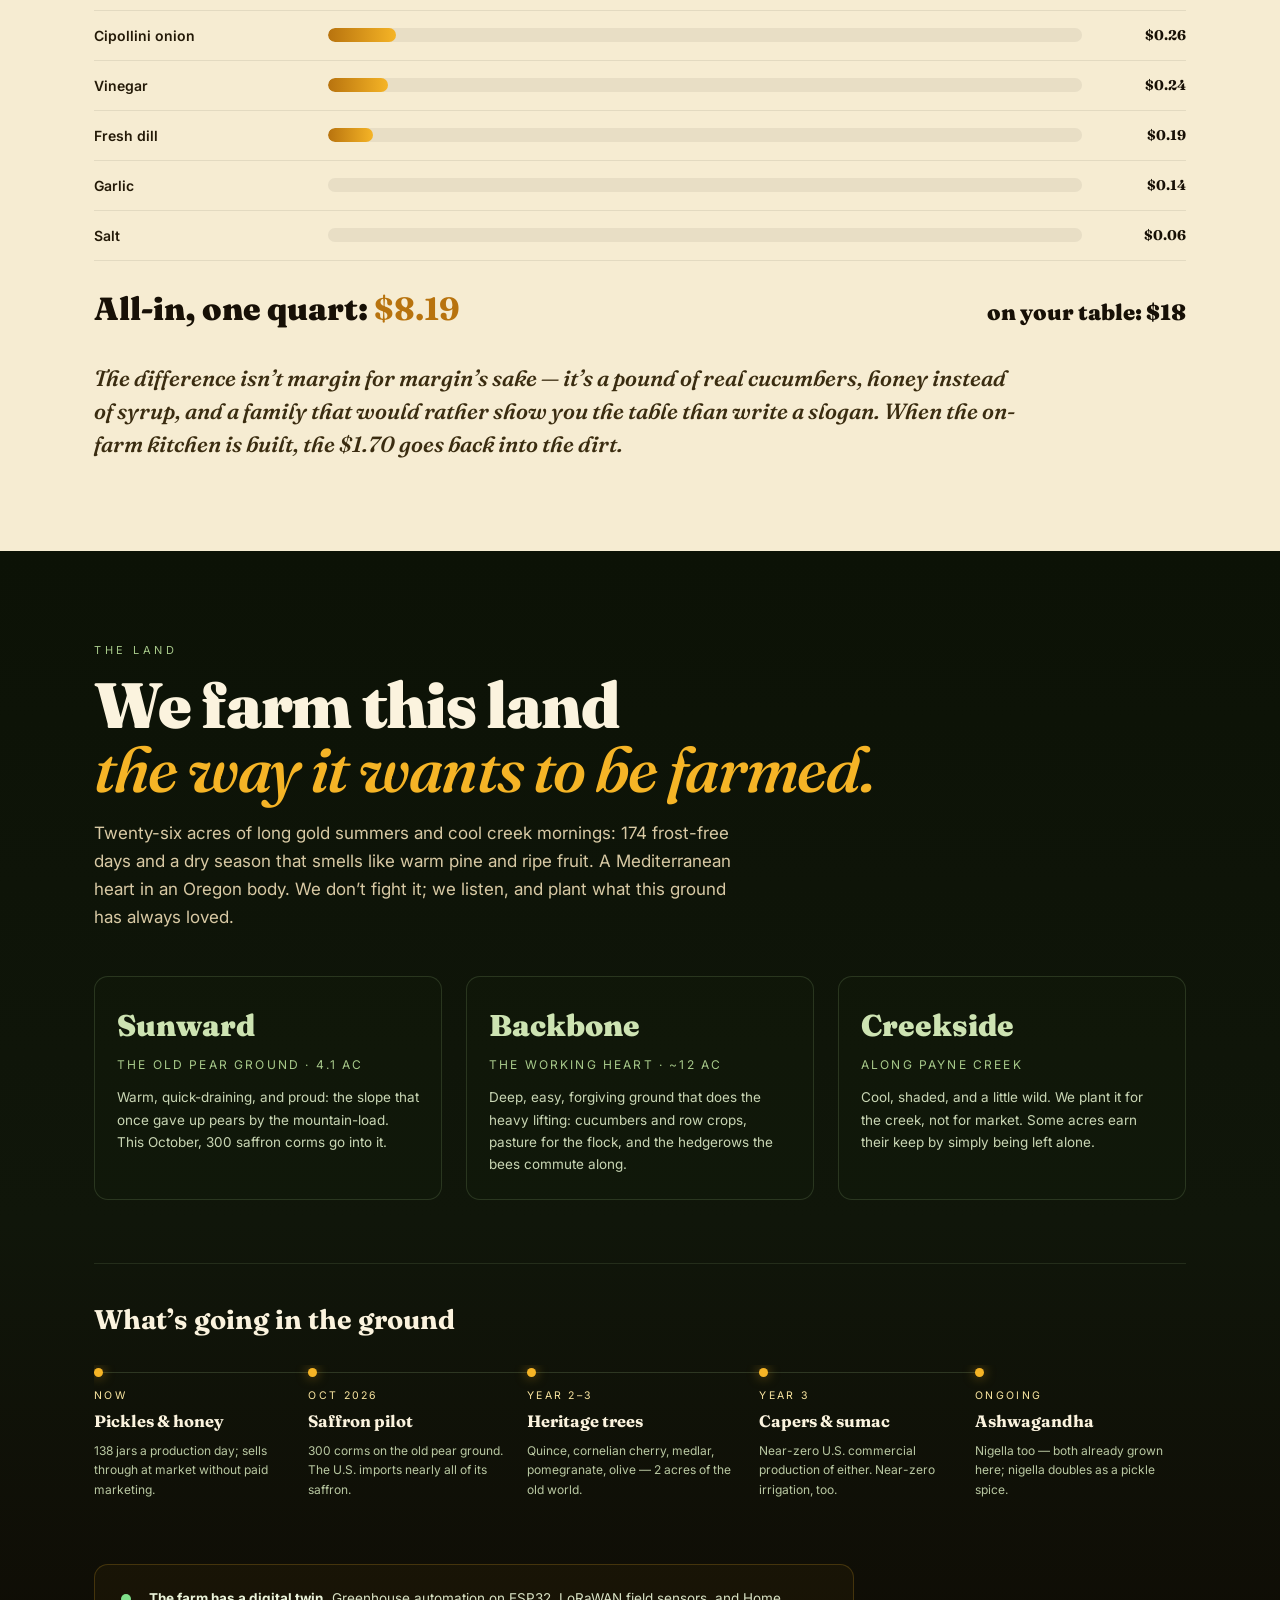
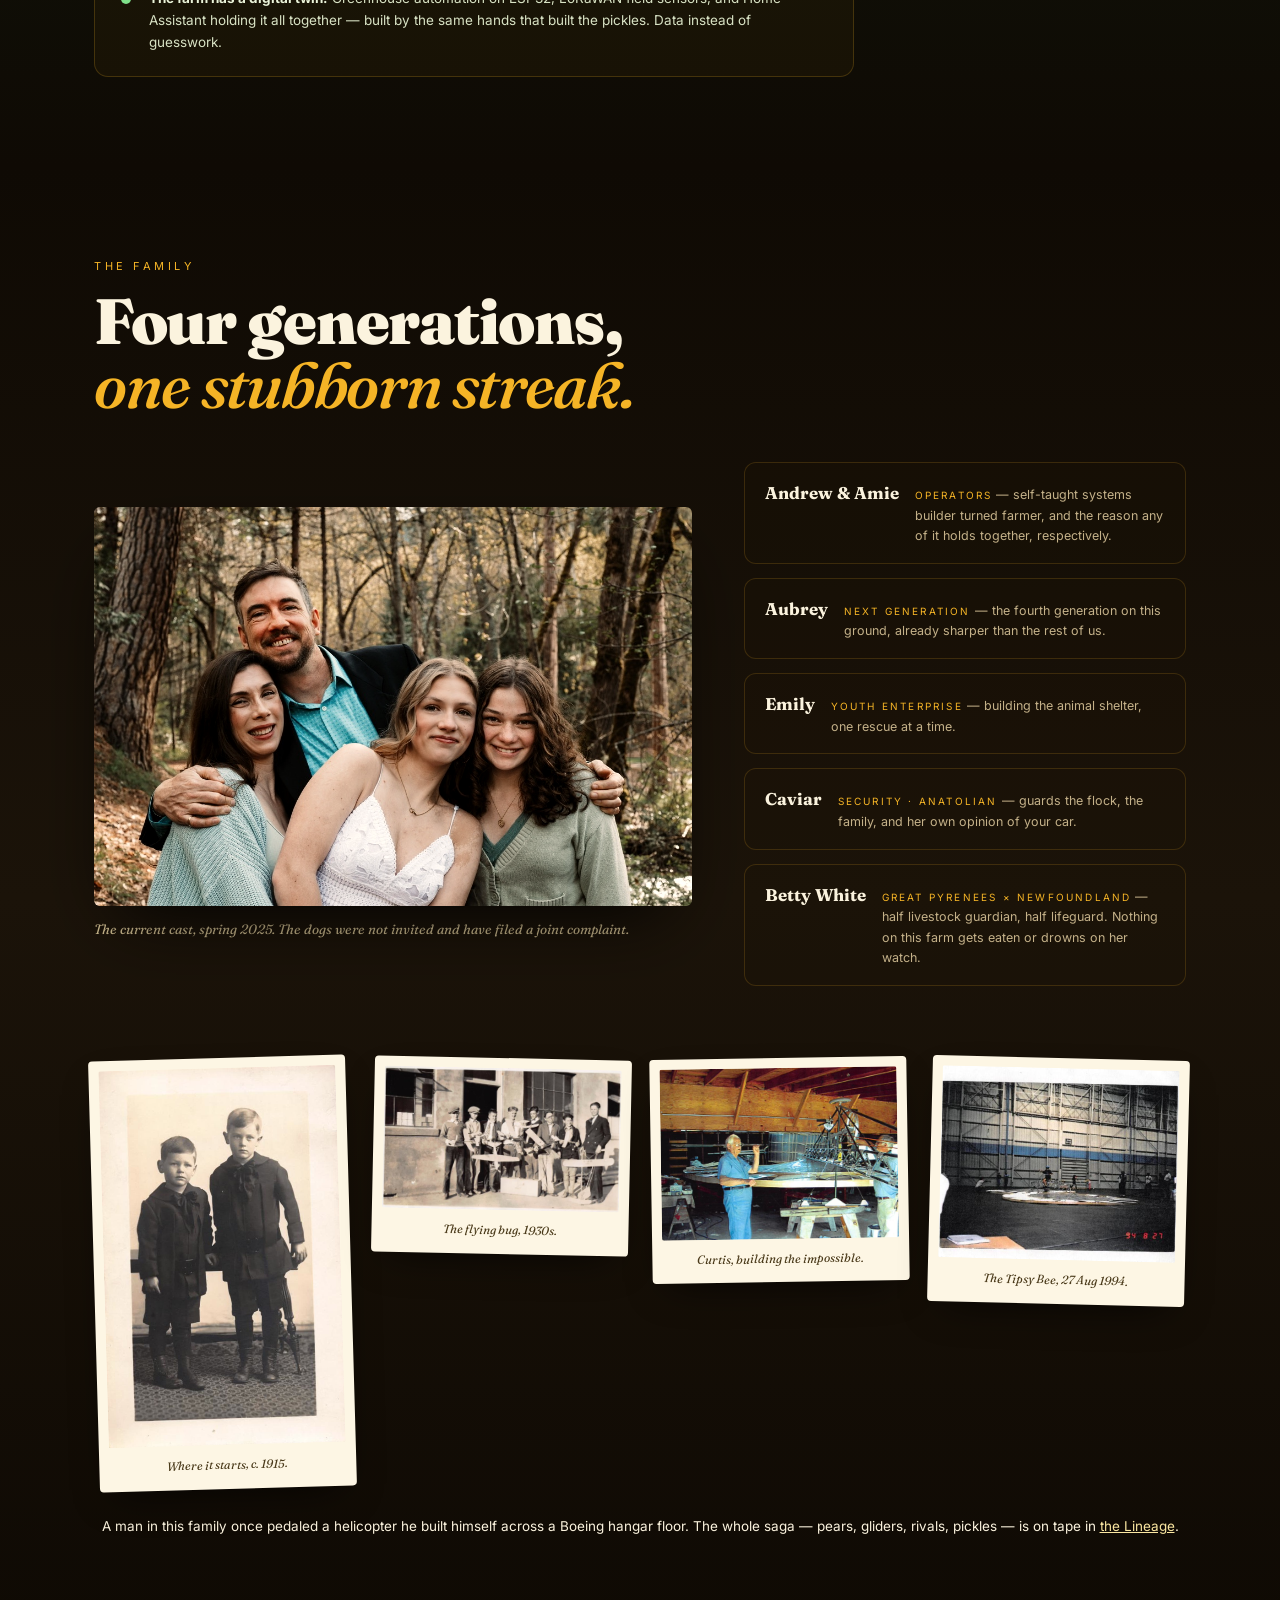
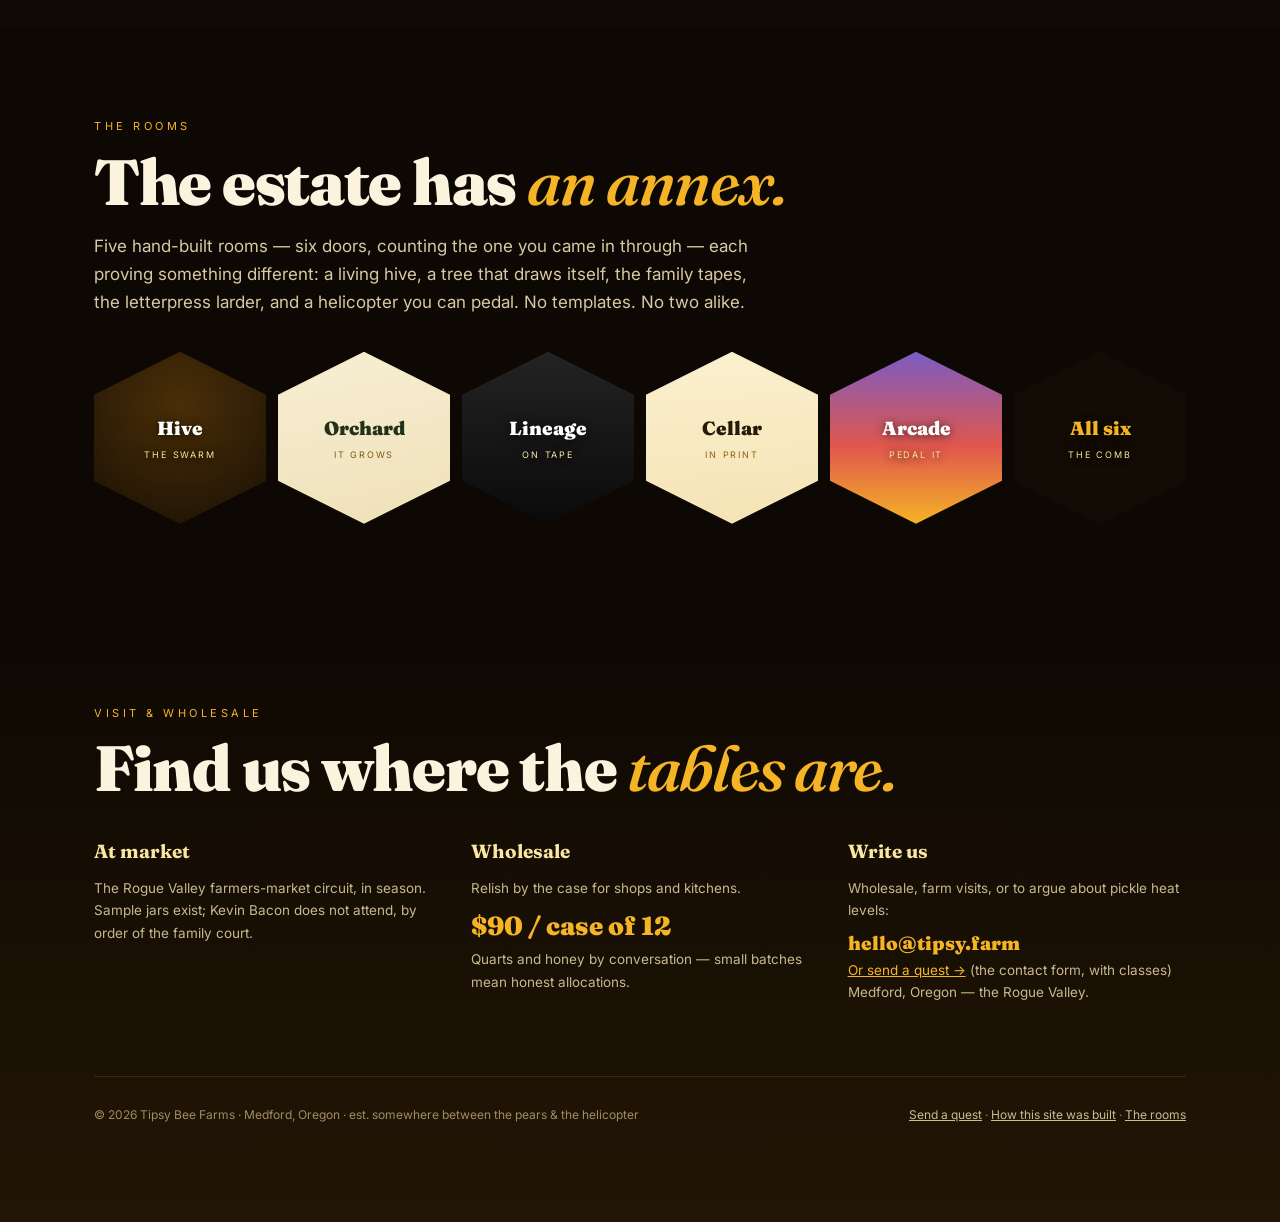
==== commit df83fc11: "Cost table: quart jar kit $2.21 landed (Uline orders Sep-Oct 2026), all-in $9.13 Co-Authored-By: Cla" ====
--- a/index.html
+++ b/index.html
@@ -439,8 +439,8 @@
 
       <div class="anatomy" id="anatomy">
         <div class="a-row"><span class="n">Cucumbers<i>one full pound per jar, $3/lb</i></span><span class="bar"><b data-w="100"></b></span><span class="v">$3.00</span></div>
+        <div class="a-row"><span class="n">Jar, lid &amp; band<i>Uline quart kit, freight included</i></span><span class="bar"><b data-w="74"></b></span><span class="v">$2.21</span></div>
         <div class="a-row kitchen"><span class="n">Rented kitchen &amp; labor<i>the line on-farm processing will erase</i></span><span class="bar"><b data-w="57"></b></span><span class="v">$1.70</span></div>
-        <div class="a-row"><span class="n">Jar, lid &amp; band<i>glass worth refilling</i></span><span class="bar"><b data-w="33"></b></span><span class="v">$1.00</span></div>
         <div class="a-row"><span class="n">Labels, side &amp; lid<i>printed on the farm, die-cut by hand</i></span><span class="bar"><b data-w="17"></b></span><span class="v">$0.52</span></div>
         <div class="a-row"><span class="n">Joey’s hot sauce<i>a partnership with a regional maker</i></span><span class="bar"><b data-w="17"></b></span><span class="v">$0.50</span></div>
         <div class="a-row"><span class="n">Estate honey<i>1.09 oz — the whole brine’s sweetness</i></span><span class="bar"><b data-w="10"></b></span><span class="v">$0.31</span></div>
@@ -651,7 +651,7 @@
   /* cost anatomy: bars fill + total counts when visible */
   const anatomy = document.getElementById('anatomy');
   const countEl = document.getElementById('costCount');
-  const TOTAL = 7.92;
+  const TOTAL = 9.13;
   let ran = false;
   const io2 = new IntersectionObserver(es => es.forEach(e => {
     if (!e.isIntersecting || ran) return;
